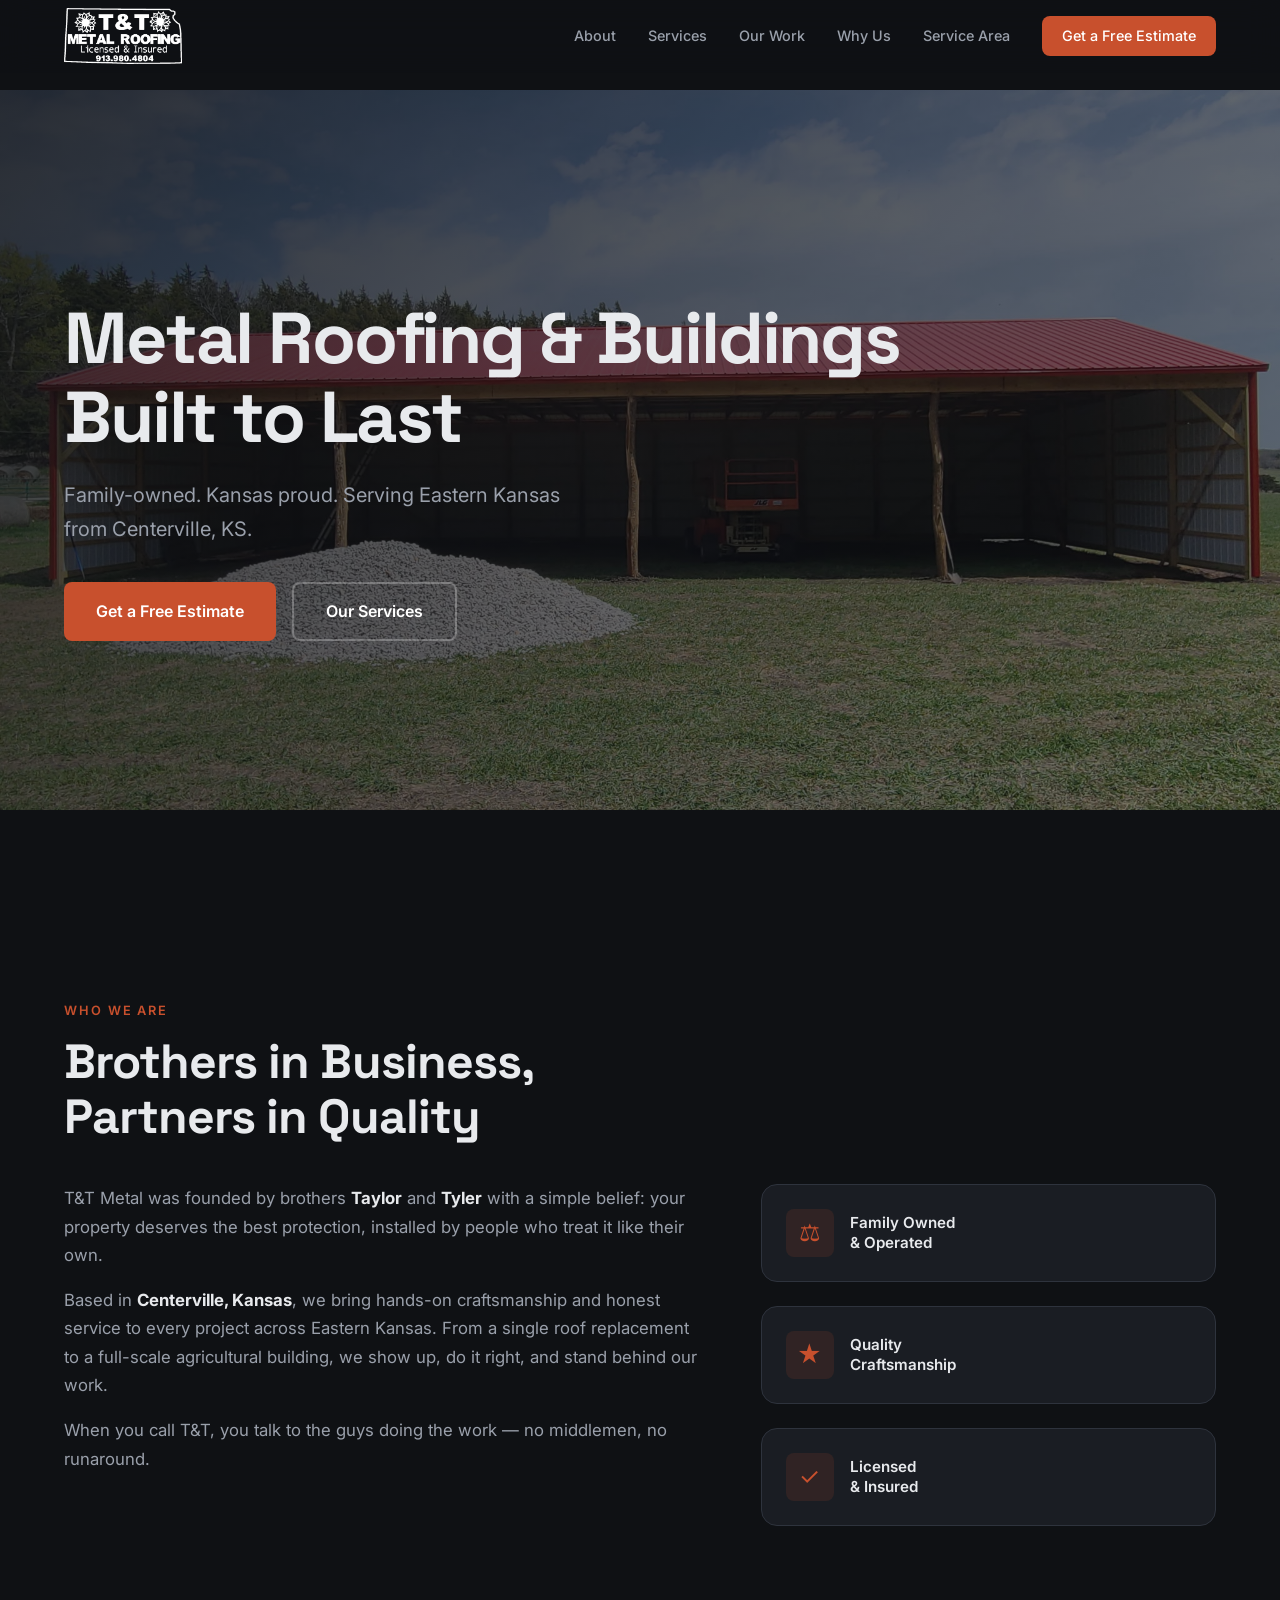
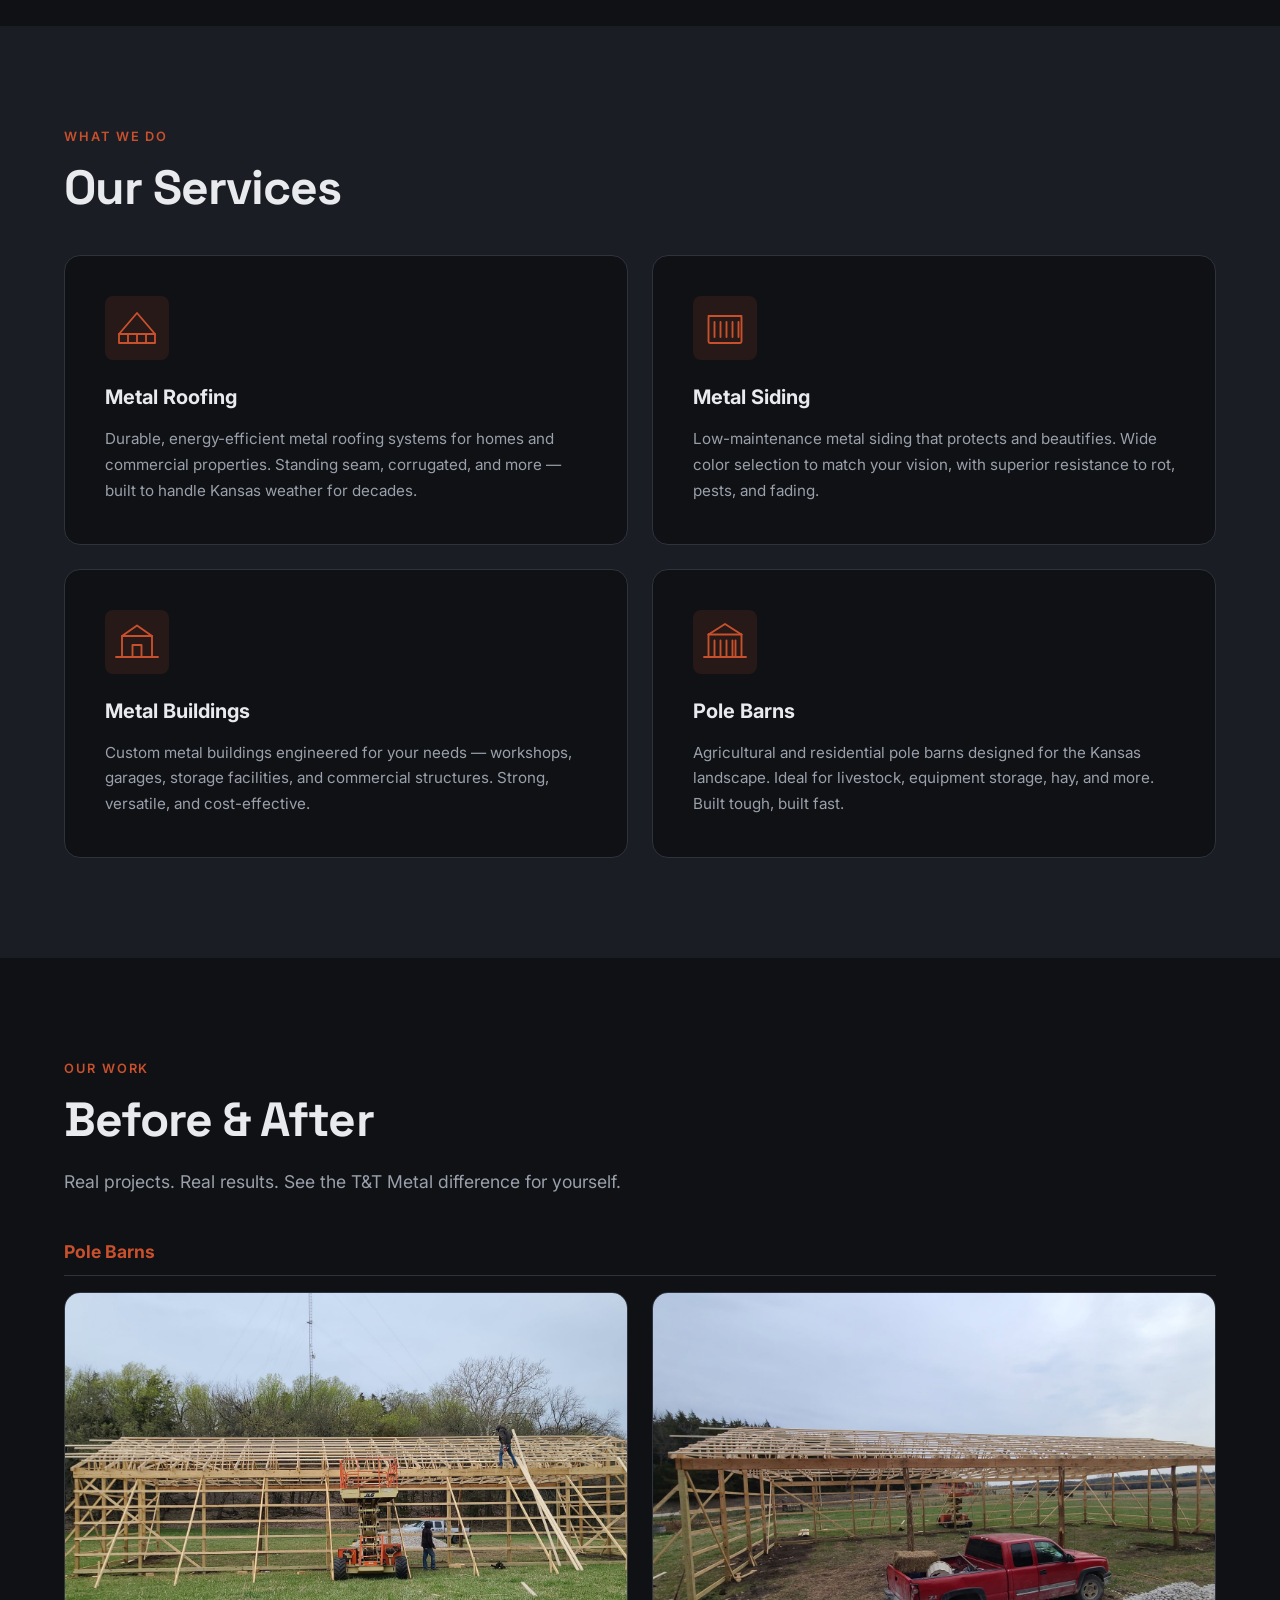
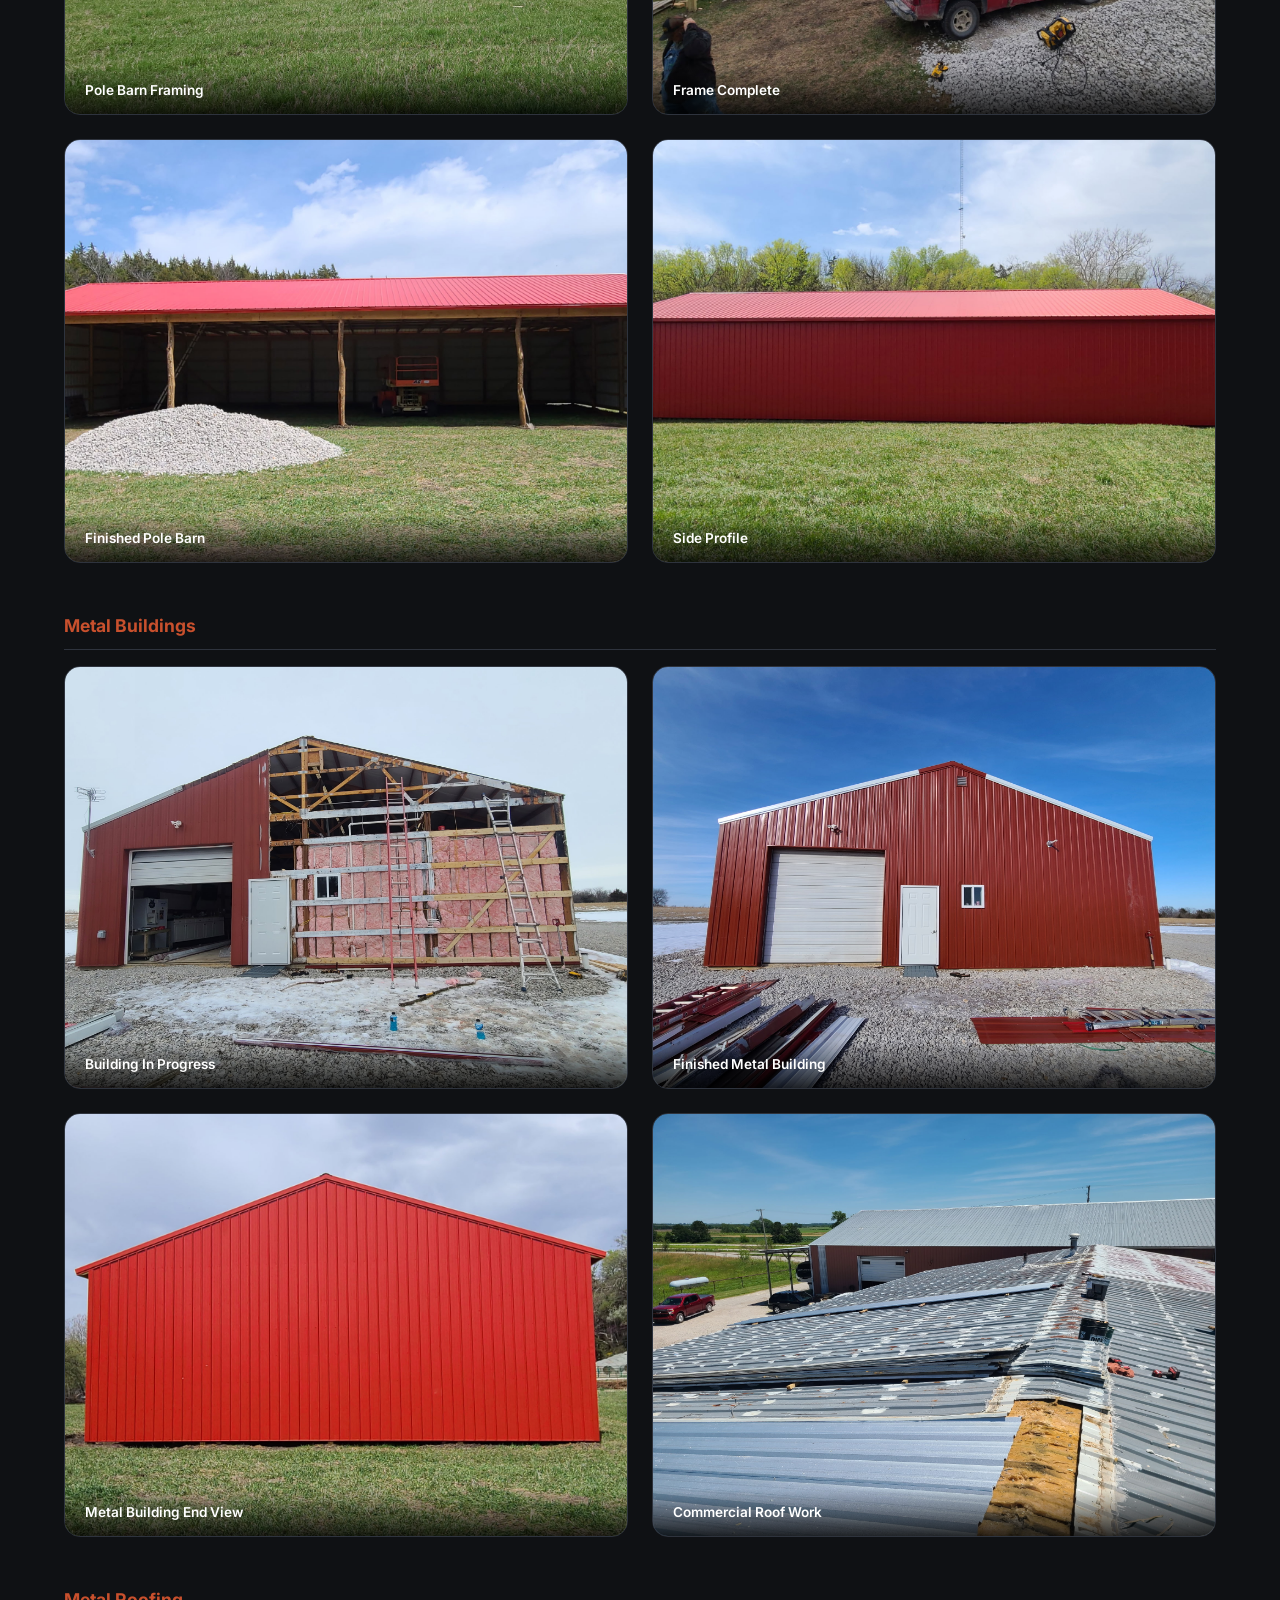
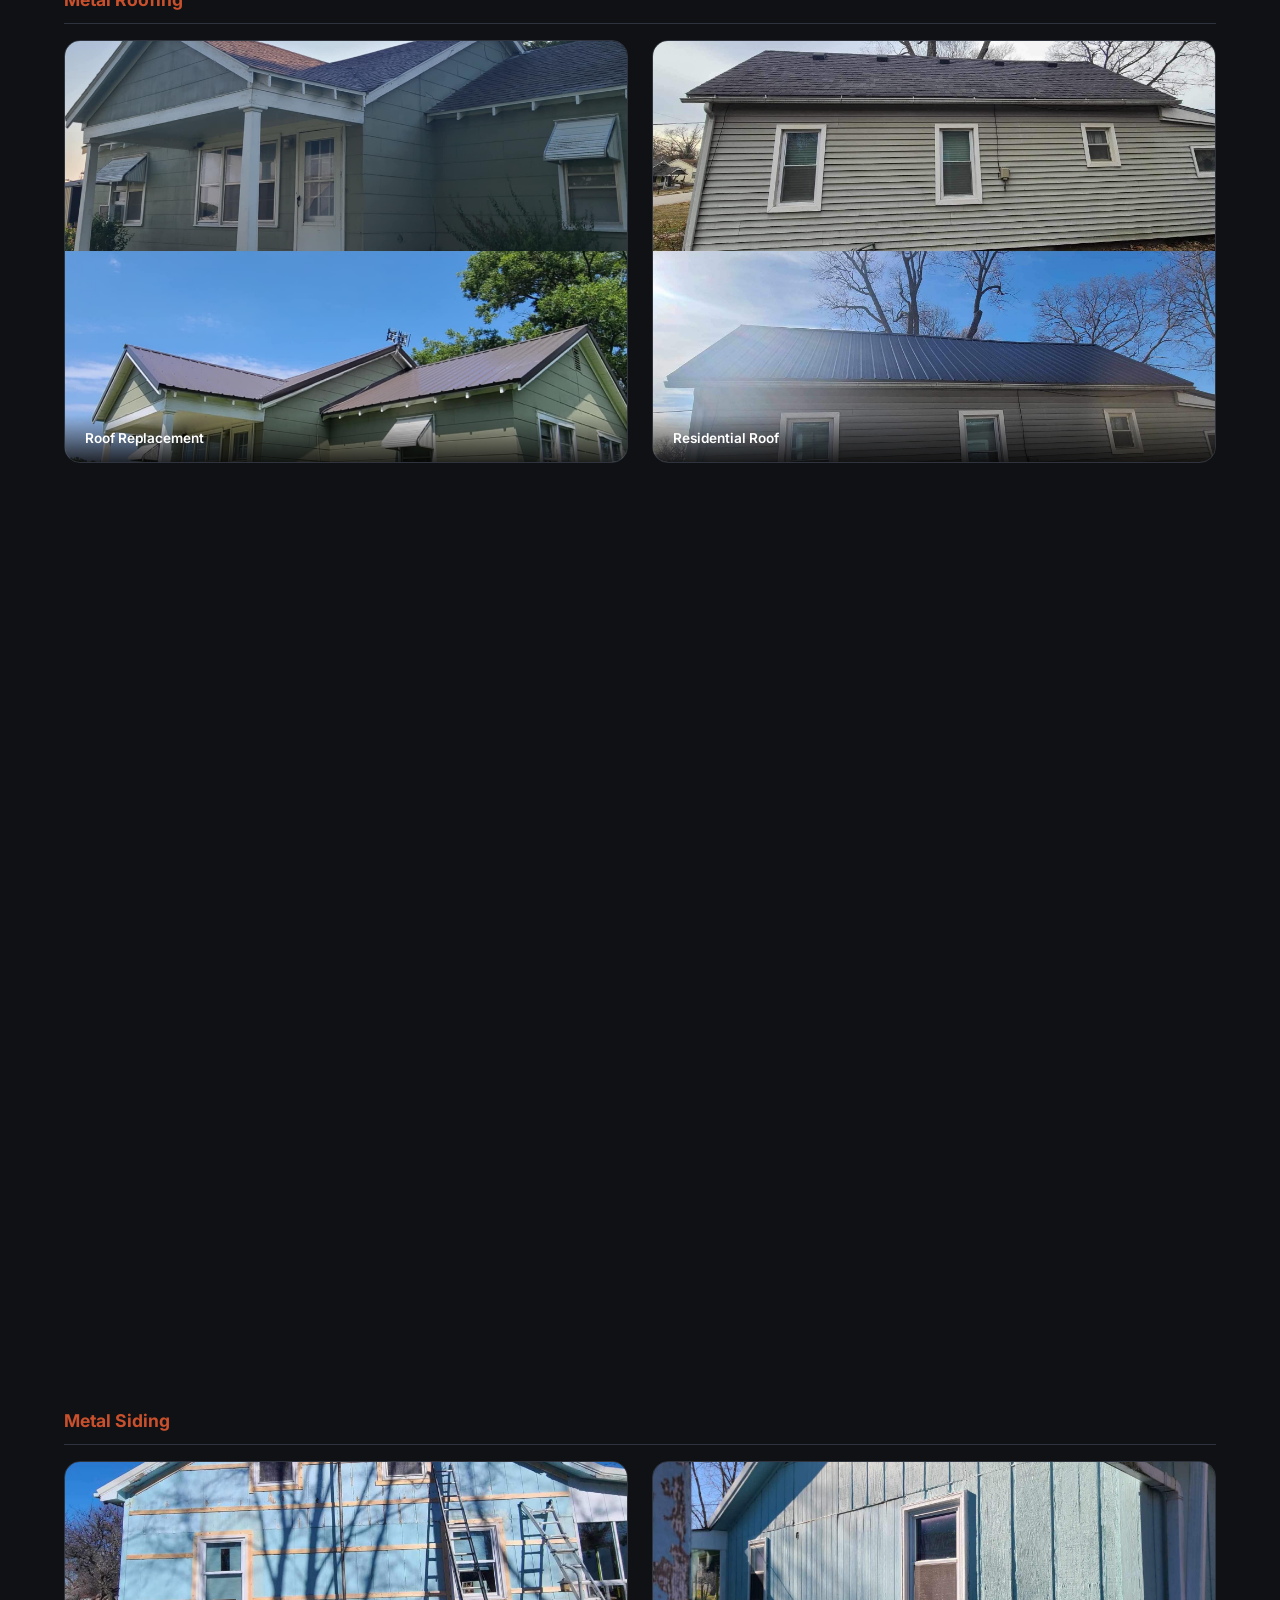
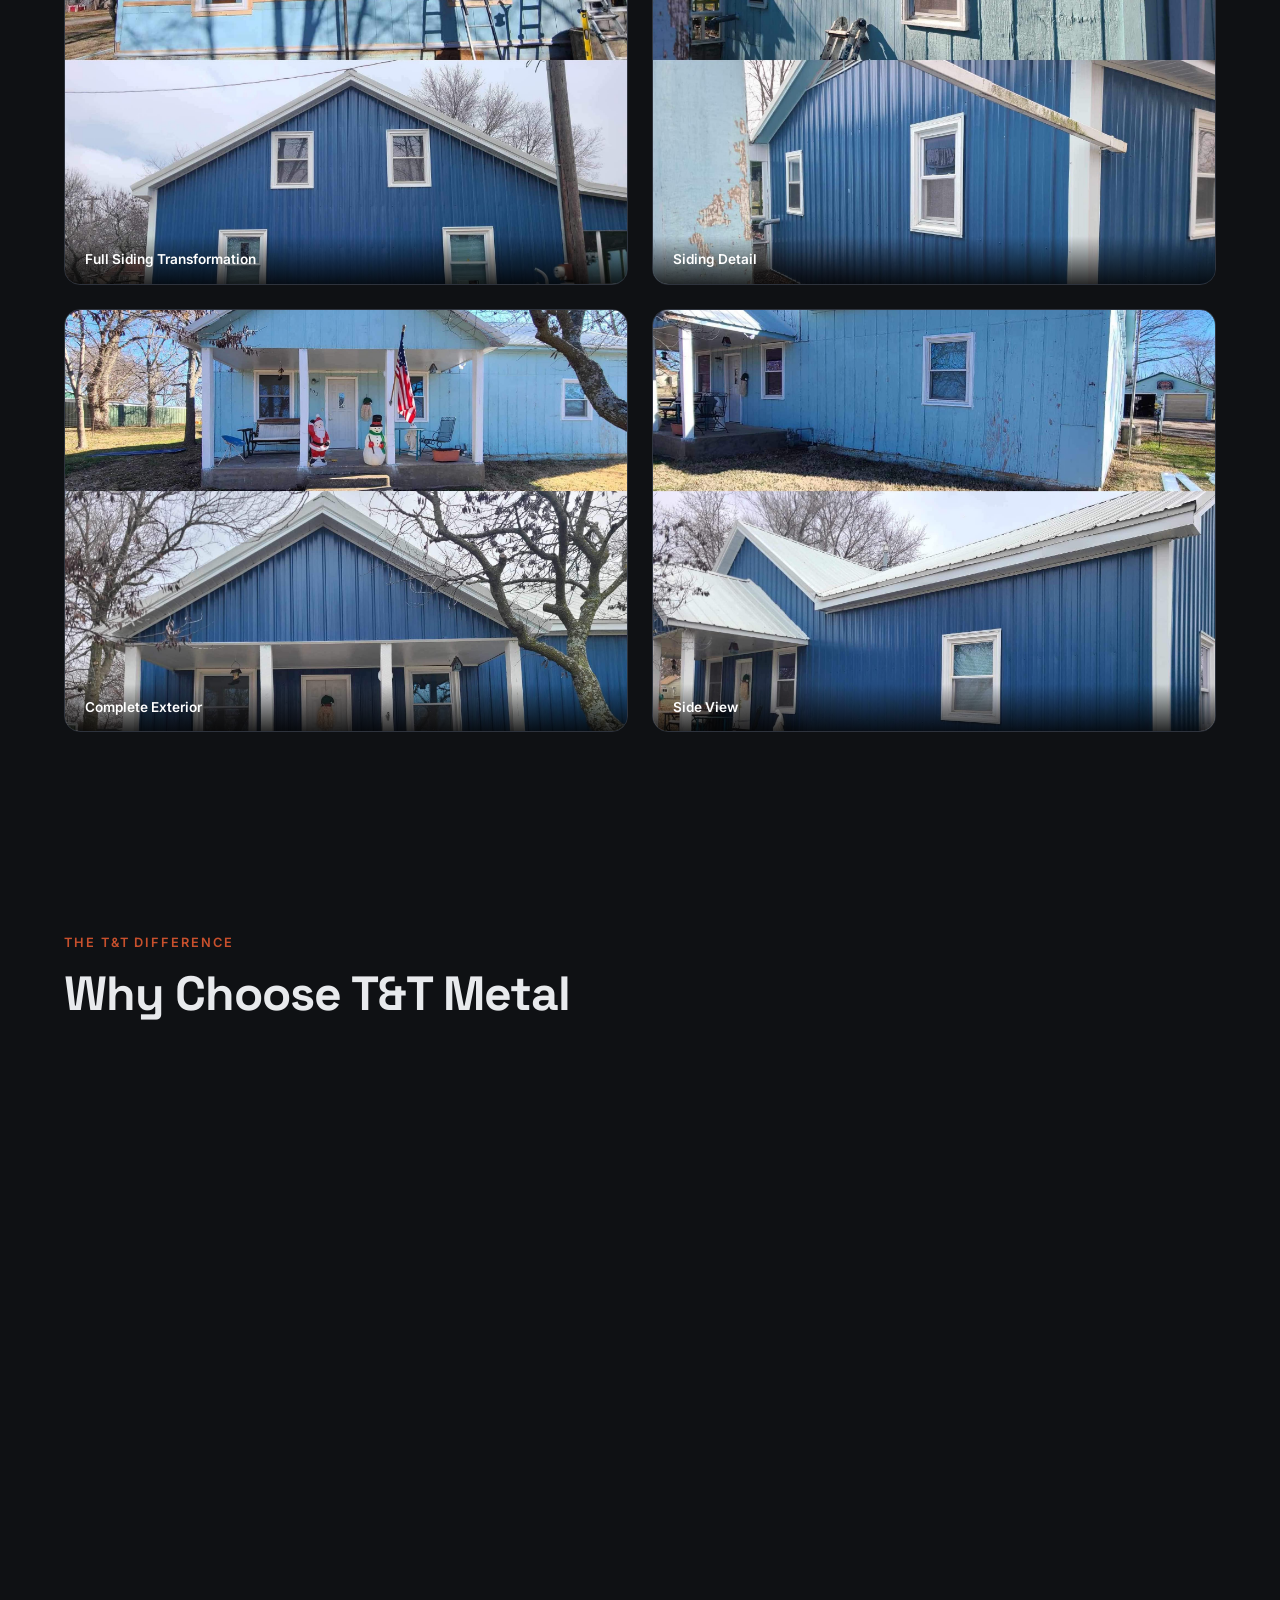
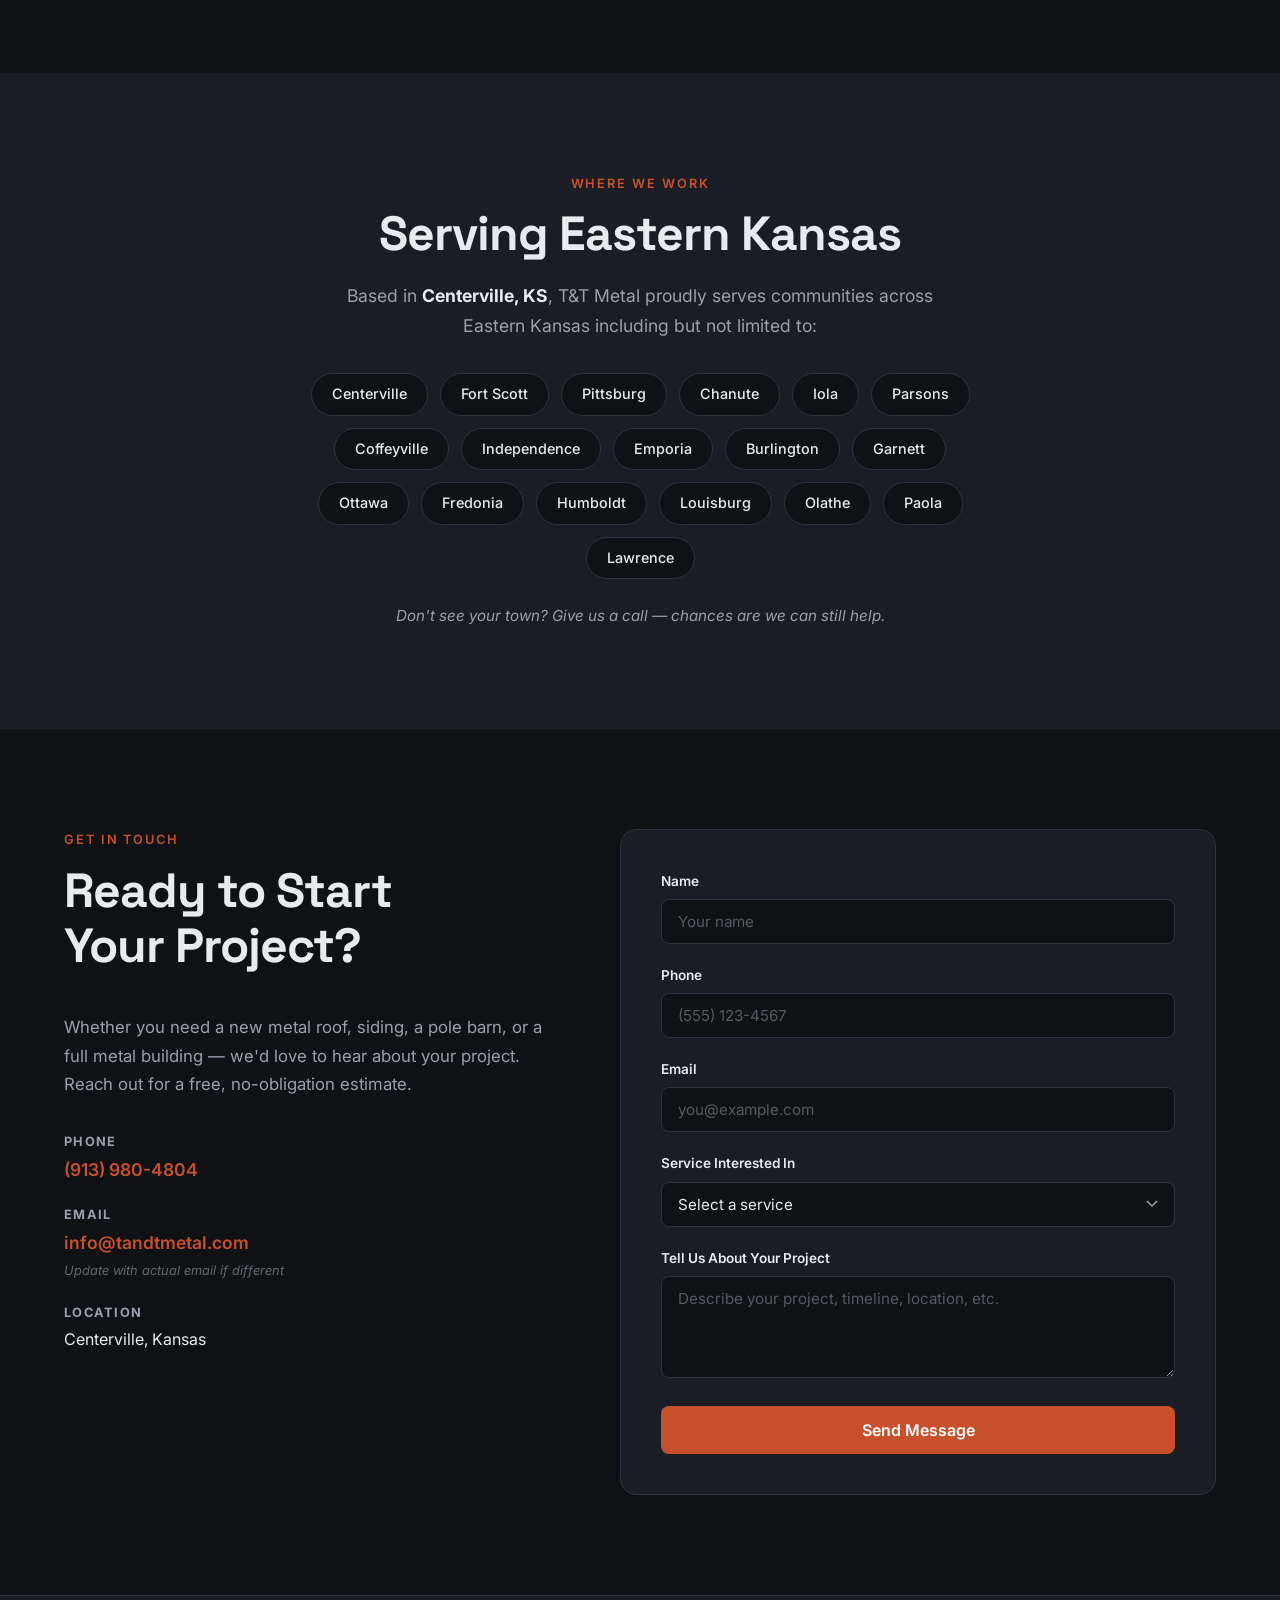
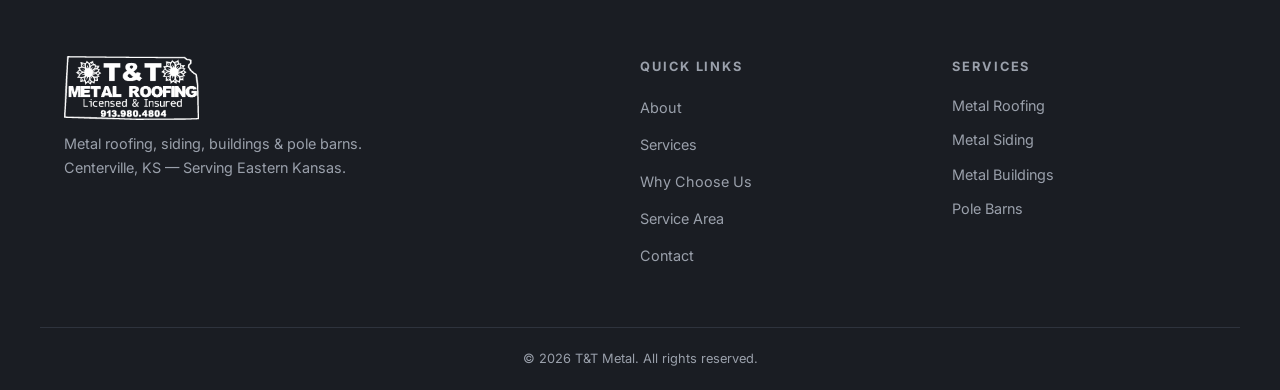
==== public/index.html @ 86aa4839 "Add new project images, update hero, categorize gallery - New hero slideshow: pole barn (1582), meta" ====
<!DOCTYPE html>
<html lang="en">
<head>
  <meta charset="UTF-8">
  <meta name="viewport" content="width=device-width, initial-scale=1.0">
  <title>T&T Metal | Metal Roofing, Siding & Buildings in Southeast Kansas</title>
  <meta name="description" content="T&T Metal provides expert metal roofing, siding installation, metal buildings, and pole barns across Eastern Kansas. Family-owned and operated out of Centerville, KS. Get a free estimate today.">
  <meta name="keywords" content="metal roofing Kansas, metal siding installation, pole barns Southeast Kansas, metal buildings Centerville KS, T&T Metal, roofing contractor Eastern Kansas">
  <meta name="robots" content="index, follow">
  <link rel="canonical" href="https://www.tandtmetal.com/">

  <!-- Open Graph -->
  <meta property="og:title" content="T&T Metal | Metal Roofing & Buildings in Southeast Kansas">
  <meta property="og:description" content="Expert metal roofing, siding, buildings, and pole barns. Family-owned in Centerville, KS. Serving all of Eastern Kansas.">
  <meta property="og:type" content="website">
  <meta property="og:url" content="https://www.tandtmetal.com/">
  <meta property="og:locale" content="en_US">

  <!-- Fonts -->
  <link rel="preconnect" href="https://fonts.googleapis.com">
  <link rel="preconnect" href="https://fonts.gstatic.com" crossorigin>
  <link href="https://fonts.googleapis.com/css2?family=Inter:wght@400;500;600;700;800&family=Space+Grotesk:wght@700&display=swap" rel="stylesheet">

  <link rel="stylesheet" href="styles.css">

  <!-- Structured Data: LocalBusiness -->
  <script type="application/ld+json">
  {
    "@context": "https://schema.org",
    "@type": "RoofingContractor",
    "name": "T&T Metal",
    "description": "Expert metal roofing, siding installation, metal buildings, and pole barns serving Eastern Kansas.",
    "url": "https://www.tandtmetal.com",
    "telephone": "+19139804804",
    "address": {
      "@type": "PostalAddress",
      "addressLocality": "Centerville",
      "addressRegion": "KS",
      "addressCountry": "US"
    },
    "areaServed": {
      "@type": "GeoCircle",
      "geoMidpoint": {
        "@type": "GeoCoordinates",
        "latitude": 37.73,
        "longitude": -95.46
      },
      "geoRadius": "100 mi"
    },
    "founder": [
      { "@type": "Person", "name": "Taylor" },
      { "@type": "Person", "name": "Tyler" }
    ],
    "sameAs": []
  }
  </script>
</head>
<body>

  <!-- Navigation -->
  <header class="site-header" id="header">
    <nav class="nav container">
      <a href="#hero" class="logo" aria-label="T&T Metal home">
        <img src="images/logo.png" alt="T&T Metal Roofing" class="logo-img">
      </a>
      <ul class="nav-links" id="navLinks">
        <li><a href="#about">About</a></li>
        <li><a href="#services">Services</a></li>
        <li><a href="#gallery">Our Work</a></li>
        <li><a href="#why-us">Why Us</a></li>
        <li><a href="#area">Service Area</a></li>
        <li><a href="#contact" class="btn btn-nav">Get a Free Estimate</a></li>
      </ul>
      <button class="nav-toggle" id="navToggle" aria-label="Toggle navigation" aria-expanded="false">
        <span></span><span></span><span></span>
      </button>
    </nav>
  </header>

  <!-- Hero -->
  <section class="hero" id="hero">
    <div class="hero-slideshow" id="heroSlideshow">
      <div class="hero-slide active" style="background-image: url('images/1582.jpg')"></div>
      <div class="hero-slide" style="background-image: url('images/1580.jpg')"></div>
      <div class="hero-slide" style="background-image: url('images/1584.jpg')"></div>
      <div class="hero-slide" style="background-image: url('images/hero9.jpg')"></div>
      <div class="hero-slide" style="background-image: url('images/hero5.jpg')"></div>
    </div>
    <div class="hero-overlay"></div>
    <div class="hero-content container">
      <h1>Metal Roofing & Buildings<br>Built to Last</h1>
      <p class="hero-sub">Family-owned. Kansas proud. Serving Eastern Kansas from Centerville, KS.</p>
      <div class="hero-actions">
        <a href="#contact" class="btn btn-primary btn-lg">Get a Free Estimate</a>
        <a href="#services" class="btn btn-outline btn-lg">Our Services</a>
      </div>
    </div>
  </section>

  <!-- About -->
  <section class="section about" id="about">
    <div class="container">
      <div class="section-label">Who We Are</div>
      <h2>Brothers in Business,<br>Partners in Quality</h2>
      <div class="about-grid">
        <div class="about-text">
          <p>T&T Metal was founded by brothers <strong>Taylor</strong> and <strong>Tyler</strong> with a simple belief: your property deserves the best protection, installed by people who treat it like their own.</p>
          <p>Based in <strong>Centerville, Kansas</strong>, we bring hands-on craftsmanship and honest service to every project across Eastern Kansas. From a single roof replacement to a full-scale agricultural building, we show up, do it right, and stand behind our work.</p>
          <p>When you call T&T, you talk to the guys doing the work &mdash; no middlemen, no runaround.</p>
        </div>
        <div class="about-stats">
          <div class="stat">
            <span class="stat-icon">&#9878;</span>
            <span class="stat-label">Family Owned<br>& Operated</span>
          </div>
          <div class="stat">
            <span class="stat-icon">&#9733;</span>
            <span class="stat-label">Quality<br>Craftsmanship</span>
          </div>
          <div class="stat">
            <span class="stat-icon">&#10003;</span>
            <span class="stat-label">Licensed<br>& Insured</span>
          </div>
        </div>
      </div>
    </div>
  </section>

  <!-- Services -->
  <section class="section services" id="services">
    <div class="container">
      <div class="section-label">What We Do</div>
      <h2>Our Services</h2>
      <div class="services-grid">

        <div class="service-card">
          <div class="service-icon">
            <svg viewBox="0 0 64 64" fill="none" stroke="currentColor" stroke-width="2.5" stroke-linecap="round" stroke-linejoin="round" width="48" height="48"><path d="M8 40L32 12l24 28"/><path d="M8 40h48v12H8z"/><path d="M20 40v12M32 40v12M44 40v12"/></svg>
          </div>
          <h3>Metal Roofing</h3>
          <p>Durable, energy-efficient metal roofing systems for homes and commercial properties. Standing seam, corrugated, and more &mdash; built to handle Kansas weather for decades.</p>
        </div>

        <div class="service-card">
          <div class="service-icon">
            <svg viewBox="0 0 64 64" fill="none" stroke="currentColor" stroke-width="2.5" stroke-linecap="round" stroke-linejoin="round" width="48" height="48"><rect x="10" y="16" width="44" height="36" rx="2"/><path d="M10 16h44M18 24v20M26 24v20M34 24v20M42 24v20M50 24v20"/></svg>
          </div>
          <h3>Metal Siding</h3>
          <p>Low-maintenance metal siding that protects and beautifies. Wide color selection to match your vision, with superior resistance to rot, pests, and fading.</p>
        </div>

        <div class="service-card">
          <div class="service-icon">
            <svg viewBox="0 0 64 64" fill="none" stroke="currentColor" stroke-width="2.5" stroke-linecap="round" stroke-linejoin="round" width="48" height="48"><path d="M4 52h56"/><rect x="12" y="24" width="40" height="28"/><path d="M12 24L32 10l20 14"/><rect x="26" y="36" width="12" height="16"/></svg>
          </div>
          <h3>Metal Buildings</h3>
          <p>Custom metal buildings engineered for your needs &mdash; workshops, garages, storage facilities, and commercial structures. Strong, versatile, and cost-effective.</p>
        </div>

        <div class="service-card">
          <div class="service-icon">
            <svg viewBox="0 0 64 64" fill="none" stroke="currentColor" stroke-width="2.5" stroke-linecap="round" stroke-linejoin="round" width="48" height="48"><path d="M4 52h56"/><path d="M10 52V22"/><path d="M54 52V22"/><path d="M10 22L32 8l22 14"/><path d="M10 22h44"/><path d="M18 52V30M26 52V30M34 52V30M42 52V30M46 52V30"/></svg>
          </div>
          <h3>Pole Barns</h3>
          <p>Agricultural and residential pole barns designed for the Kansas landscape. Ideal for livestock, equipment storage, hay, and more. Built tough, built fast.</p>
        </div>

      </div>
    </div>
  </section>

  <!-- Gallery -->
  <section class="section gallery" id="gallery">
    <div class="container">
      <div class="section-label">Our Work</div>
      <h2>Before & After</h2>
      <p class="gallery-desc">Real projects. Real results. See the T&T Metal difference for yourself.</p>

      <!-- Pole Barns -->
      <h3 class="gallery-category">Pole Barns</h3>
      <div class="gallery-grid">
        <div class="gallery-item">
          <img src="images/1584.jpg" alt="Pole barn framing in progress with crew on lifts in Eastern Kansas" loading="lazy">
          <span class="gallery-caption">Pole Barn Framing</span>
        </div>
        <div class="gallery-item">
          <img src="images/1583.jpg" alt="Pole barn frame complete with roof purlins ready for metal" loading="lazy">
          <span class="gallery-caption">Frame Complete</span>
        </div>
        <div class="gallery-item">
          <img src="images/1582.jpg" alt="Finished open-front pole barn with red metal roof and siding in Kansas" loading="lazy">
          <span class="gallery-caption">Finished Pole Barn</span>
        </div>
        <div class="gallery-item">
          <img src="images/1580.jpg" alt="Large red metal pole barn side profile showing full length" loading="lazy">
          <span class="gallery-caption">Side Profile</span>
        </div>
      </div>

      <!-- Metal Buildings -->
      <h3 class="gallery-category">Metal Buildings</h3>
      <div class="gallery-grid">
        <div class="gallery-item">
          <img src="images/1570.jpg" alt="Metal building under construction with siding and insulation being installed" loading="lazy">
          <span class="gallery-caption">Building In Progress</span>
        </div>
        <div class="gallery-item">
          <img src="images/1571.jpg" alt="Completed red metal building with garage door in Kansas" loading="lazy">
          <span class="gallery-caption">Finished Metal Building</span>
        </div>
        <div class="gallery-item">
          <img src="images/1581.jpg" alt="Red metal building end view with clean siding finish" loading="lazy">
          <span class="gallery-caption">Metal Building End View</span>
        </div>
        <div class="gallery-item">
          <img src="images/1569.jpg" alt="Active metal roof installation on large commercial building" loading="lazy">
          <span class="gallery-caption">Commercial Roof Work</span>
        </div>
      </div>

      <!-- Metal Roofing -->
      <h3 class="gallery-category">Metal Roofing</h3>
      <div class="gallery-grid">
        <div class="gallery-item">
          <img src="images/hero3.jpg" alt="Before and after metal roof installation on a green house in Eastern Kansas" loading="lazy">
          <span class="gallery-caption">Roof Replacement</span>
        </div>
        <div class="gallery-item">
          <img src="images/hero5.jpg" alt="Before and after metal roof replacement on a gray sided home" loading="lazy">
          <span class="gallery-caption">Residential Roof</span>
        </div>
        <div class="gallery-item">
          <img src="images/1574.jpg" alt="Old worn roof on cinder block building before metal roof installation" loading="lazy">
          <span class="gallery-caption">Before — Old Roof</span>
        </div>
        <div class="gallery-item">
          <img src="images/1575.jpg" alt="New metal roof installed on cinder block building" loading="lazy">
          <span class="gallery-caption">After — New Metal Roof</span>
        </div>
        <div class="gallery-item">
          <img src="images/1576.jpg" alt="Small red barn with old shingle roof before metal roof replacement" loading="lazy">
          <span class="gallery-caption">Before — Shingle Roof</span>
        </div>
        <div class="gallery-item">
          <img src="images/1577.jpg" alt="Same red barn with new blue metal roof installed" loading="lazy">
          <span class="gallery-caption">After — Blue Metal Roof</span>
        </div>
      </div>

      <!-- Metal Siding -->
      <h3 class="gallery-category">Metal Siding</h3>
      <div class="gallery-grid">
        <div class="gallery-item">
          <img src="images/hero9.jpg" alt="Before and after full metal siding installation showing dramatic blue transformation" loading="lazy">
          <span class="gallery-caption">Full Siding Transformation</span>
        </div>
        <div class="gallery-item">
          <img src="images/hero10.jpg" alt="Close up before and after of metal siding replacing old peeling paint" loading="lazy">
          <span class="gallery-caption">Siding Detail</span>
        </div>
        <div class="gallery-item">
          <img src="images/hero12.jpg" alt="Before and after front porch view of complete metal siding project" loading="lazy">
          <span class="gallery-caption">Complete Exterior</span>
        </div>
        <div class="gallery-item">
          <img src="images/hero11.jpg" alt="Before and after side view of blue metal siding installation" loading="lazy">
          <span class="gallery-caption">Side View</span>
        </div>
      </div>
    </div>
  </section>

  <!-- Why Choose Us -->
  <section class="section why-us" id="why-us">
    <div class="container">
      <div class="section-label">The T&T Difference</div>
      <h2>Why Choose T&T Metal</h2>
      <div class="reasons-grid">
        <div class="reason">
          <div class="reason-num">01</div>
          <h3>Direct Communication</h3>
          <p>Talk directly to Taylor and Tyler &mdash; the owners and the crew. No sales reps, no subcontractors.</p>
        </div>
        <div class="reason">
          <div class="reason-num">02</div>
          <h3>Honest, Upfront Pricing</h3>
          <p>Transparent quotes with no hidden fees or surprise charges. You know exactly what you're paying for.</p>
        </div>
        <div class="reason">
          <div class="reason-num">03</div>
          <h3>Quality Materials</h3>
          <p>We use only premium-grade metal products with manufacturer warranties, ensuring your investment is protected.</p>
        </div>
        <div class="reason">
          <div class="reason-num">04</div>
          <h3>Local Knowledge</h3>
          <p>Born and raised in Kansas. We understand the climate, the soil, and what it takes to build structures that last here.</p>
        </div>
        <div class="reason">
          <div class="reason-num">05</div>
          <h3>Clean Job Sites</h3>
          <p>We respect your property. Every job site is left cleaner than we found it &mdash; that's our promise.</p>
        </div>
        <div class="reason">
          <div class="reason-num">06</div>
          <h3>Satisfaction Guaranteed</h3>
          <p>We're not done until you're happy. Our reputation is our livelihood, and we take it seriously.</p>
        </div>
      </div>
    </div>
  </section>

  <!-- Service Area -->
  <section class="section area" id="area">
    <div class="container">
      <div class="section-label">Where We Work</div>
      <h2>Serving Eastern Kansas</h2>
      <p class="area-desc">Based in <strong>Centerville, KS</strong>, T&T Metal proudly serves communities across Eastern Kansas including but not limited to:</p>
      <div class="area-tags">
        <span>Centerville</span>
        <span>Fort Scott</span>
        <span>Pittsburg</span>
        <span>Chanute</span>
        <span>Iola</span>
        <span>Parsons</span>
        <span>Coffeyville</span>
        <span>Independence</span>
        <span>Emporia</span>
        <span>Burlington</span>
        <span>Garnett</span>
        <span>Ottawa</span>
        <span>Fredonia</span>
        <span>Humboldt</span>
        <span>Louisburg</span>
        <span>Olathe</span>
        <span>Paola</span>
        <span>Lawrence</span>
      </div>
      <p class="area-note">Don't see your town? Give us a call &mdash; chances are we can still help.</p>
    </div>
  </section>

  <!-- Contact / CTA -->
  <section class="section contact" id="contact">
    <div class="container">
      <div class="contact-grid">
        <div class="contact-info">
          <div class="section-label">Get In Touch</div>
          <h2>Ready to Start<br>Your Project?</h2>
          <p>Whether you need a new metal roof, siding, a pole barn, or a full metal building &mdash; we'd love to hear about your project. Reach out for a free, no-obligation estimate.</p>
          <div class="contact-methods">
            <div class="contact-method">
              <strong>Phone</strong>
              <a href="tel:+19139804804">(913) 980-4804</a>
            </div>
            <div class="contact-method">
              <strong>Email</strong>
              <a href="mailto:info@tandtmetal.com">info@tandtmetal.com</a>
              <span class="contact-note">Update with actual email if different</span>
            </div>
            <div class="contact-method">
              <strong>Location</strong>
              <span>Centerville, Kansas</span>
            </div>
          </div>
        </div>
        <div class="contact-form-wrap">
          <form class="contact-form" id="contactForm" action="https://formspree.io/f/YOUR_FORM_ID" method="POST">
            <div class="form-group">
              <label for="name">Name</label>
              <input type="text" id="name" name="name" required placeholder="Your name">
            </div>
            <div class="form-group">
              <label for="phone">Phone</label>
              <input type="tel" id="phone" name="phone" required placeholder="(555) 123-4567">
            </div>
            <div class="form-group">
              <label for="email">Email</label>
              <input type="email" id="email" name="email" placeholder="you@example.com">
            </div>
            <div class="form-group">
              <label for="service">Service Interested In</label>
              <select id="service" name="service">
                <option value="">Select a service</option>
                <option value="metal-roofing">Metal Roofing</option>
                <option value="metal-siding">Metal Siding</option>
                <option value="metal-building">Metal Building</option>
                <option value="pole-barn">Pole Barn</option>
                <option value="other">Other</option>
              </select>
            </div>
            <div class="form-group">
              <label for="message">Tell Us About Your Project</label>
              <textarea id="message" name="message" rows="4" placeholder="Describe your project, timeline, location, etc."></textarea>
            </div>
            <button type="submit" class="btn btn-primary btn-lg btn-full">Send Message</button>
          </form>
        </div>
      </div>
    </div>
  </section>

  <!-- Footer -->
  <footer class="site-footer">
    <div class="container footer-inner">
      <div class="footer-brand">
        <a href="#hero" class="logo" aria-label="T&T Metal home">
          <img src="images/logo.png" alt="T&T Metal Roofing" class="logo-img logo-img-footer">
        </a>
        <p>Metal roofing, siding, buildings & pole barns.<br>Centerville, KS &mdash; Serving Eastern Kansas.</p>
      </div>
      <div class="footer-links">
        <h4>Quick Links</h4>
        <ul>
          <li><a href="#about">About</a></li>
          <li><a href="#services">Services</a></li>
          <li><a href="#why-us">Why Choose Us</a></li>
          <li><a href="#area">Service Area</a></li>
          <li><a href="#contact">Contact</a></li>
        </ul>
      </div>
      <div class="footer-services">
        <h4>Services</h4>
        <ul>
          <li>Metal Roofing</li>
          <li>Metal Siding</li>
          <li>Metal Buildings</li>
          <li>Pole Barns</li>
        </ul>
      </div>
    </div>
    <div class="footer-bottom container">
      <p>&copy; 2026 T&T Metal. All rights reserved.</p>
    </div>
  </footer>

  <script src="main.js"></script>
</body>
</html>
---- public/styles.css ----
/* ============================================
   T&T Metal — Marketing Site Styles
   ============================================ */

:root {
  --color-bg: #0f1114;
  --color-surface: #1a1d23;
  --color-surface-alt: #22262e;
  --color-border: #2e333d;
  --color-text: #e8eaed;
  --color-text-muted: #9aa0ab;
  --color-accent: #c8502d;
  --color-accent-hover: #e05a32;
  --color-accent-soft: rgba(200, 80, 45, 0.12);
  --color-white: #ffffff;
  --font-body: 'Inter', -apple-system, BlinkMacSystemFont, 'Segoe UI', sans-serif;
  --font-display: 'Space Grotesk', 'Inter', sans-serif;
  --radius: 8px;
  --radius-lg: 16px;
  --shadow: 0 4px 24px rgba(0,0,0,0.3);
  --transition: 0.3s cubic-bezier(0.4, 0, 0.2, 1);
  --max-width: 1200px;
}

/* Reset */
*, *::before, *::after { box-sizing: border-box; margin: 0; padding: 0; }
html { scroll-behavior: smooth; scroll-padding-top: 80px; }
body {
  font-family: var(--font-body);
  background: var(--color-bg);
  color: var(--color-text);
  line-height: 1.7;
  -webkit-font-smoothing: antialiased;
}
a { color: inherit; text-decoration: none; }
img { max-width: 100%; display: block; }
ul { list-style: none; }

/* Container */
.container {
  width: 100%;
  max-width: var(--max-width);
  margin: 0 auto;
  padding: 0 24px;
}

/* ---- HEADER ---- */
.site-header {
  position: fixed;
  top: 0; left: 0; right: 0;
  z-index: 1000;
  background: rgba(15, 17, 20, 0.85);
  backdrop-filter: blur(16px);
  -webkit-backdrop-filter: blur(16px);
  border-bottom: 1px solid transparent;
  transition: border-color var(--transition), background var(--transition);
}
.site-header.scrolled {
  border-bottom-color: var(--color-border);
  background: rgba(15, 17, 20, 0.95);
}
.nav {
  display: flex;
  align-items: center;
  justify-content: space-between;
  height: 72px;
}
.logo {
  display: flex;
  align-items: center;
}
.logo-img {
  height: 56px;
  max-width: 180px;
  width: auto;
  object-fit: contain;
  filter: brightness(0) invert(1);
}
.logo-img-footer {
  height: 64px;
  max-width: 220px;
}
.nav-links {
  display: flex;
  align-items: center;
  gap: 32px;
}
.nav-links a {
  font-size: 0.9rem;
  font-weight: 500;
  color: var(--color-text-muted);
  transition: color var(--transition);
}
.nav-links a:hover { color: var(--color-white); }
.nav-toggle { display: none; }

/* ---- BUTTONS ---- */
.btn {
  display: inline-flex;
  align-items: center;
  justify-content: center;
  font-family: var(--font-body);
  font-weight: 600;
  font-size: 0.9rem;
  border: none;
  border-radius: var(--radius);
  cursor: pointer;
  transition: all var(--transition);
  padding: 10px 24px;
  white-space: nowrap;
}
.btn-primary {
  background: var(--color-accent);
  color: var(--color-white);
}
.btn-primary:hover { background: var(--color-accent-hover); transform: translateY(-1px); }
.btn-outline {
  background: transparent;
  color: var(--color-white);
  border: 2px solid rgba(255,255,255,0.25);
}
.btn-outline:hover { border-color: var(--color-white); }
.btn-nav {
  background: var(--color-accent);
  color: var(--color-white) !important;
  padding: 8px 20px;
  border-radius: var(--radius);
}
.btn-nav:hover { background: var(--color-accent-hover); }
.btn-lg { padding: 14px 32px; font-size: 1rem; }
.btn-full { width: 100%; }

/* ---- HERO ---- */
.hero {
  position: relative;
  min-height: 100vh;
  display: flex;
  align-items: center;
  background: var(--color-bg);
  overflow: hidden;
}
.hero-slideshow {
  position: absolute;
  inset: 0;
  z-index: 0;
}
.hero-slide {
  position: absolute;
  inset: 0;
  background-size: contain;
  background-position: right center;
  background-repeat: no-repeat;
  opacity: 0;
  transition: opacity 1.2s ease;
}
.hero-slide.active {
  opacity: 1;
}
.hero-overlay {
  position: absolute;
  inset: 0;
  z-index: 1;
  background: linear-gradient(
    135deg,
    rgba(15, 17, 20, 0.88) 0%,
    rgba(15, 17, 20, 0.7) 40%,
    rgba(15, 17, 20, 0.5) 100%
  );
}
.hero-content {
  position: relative;
  z-index: 2;
  padding: 120px 24px 80px;
}
.hero h1 {
  font-family: var(--font-display);
  font-size: clamp(2.5rem, 6vw, 4.5rem);
  font-weight: 700;
  line-height: 1.1;
  letter-spacing: -0.03em;
  margin-bottom: 20px;
}
.hero-sub {
  font-size: clamp(1rem, 2vw, 1.25rem);
  color: var(--color-text-muted);
  max-width: 520px;
  margin-bottom: 36px;
}
.hero-actions { display: flex; gap: 16px; flex-wrap: wrap; }

/* ---- SECTIONS ---- */
.section { padding: 100px 0; }
.section-label {
  font-size: 0.8rem;
  font-weight: 600;
  letter-spacing: 0.15em;
  text-transform: uppercase;
  color: var(--color-accent);
  margin-bottom: 12px;
}
.section h2 {
  font-family: var(--font-display);
  font-size: clamp(2rem, 4vw, 3rem);
  font-weight: 700;
  line-height: 1.15;
  letter-spacing: -0.02em;
  margin-bottom: 40px;
}

/* ---- ABOUT ---- */
.about { background: var(--color-bg); }
.about-grid {
  display: grid;
  grid-template-columns: 1.4fr 1fr;
  gap: 60px;
  align-items: start;
}
.about-text p {
  color: var(--color-text-muted);
  margin-bottom: 16px;
  font-size: 1.05rem;
}
.about-text strong { color: var(--color-text); }
.about-stats {
  display: flex;
  flex-direction: column;
  gap: 24px;
}
.stat {
  display: flex;
  align-items: center;
  gap: 16px;
  background: var(--color-surface);
  border: 1px solid var(--color-border);
  border-radius: var(--radius-lg);
  padding: 24px;
}
.stat-icon {
  font-size: 1.5rem;
  width: 48px;
  height: 48px;
  display: flex;
  align-items: center;
  justify-content: center;
  background: var(--color-accent-soft);
  color: var(--color-accent);
  border-radius: var(--radius);
  flex-shrink: 0;
}
.stat-label {
  font-size: 0.95rem;
  font-weight: 600;
  line-height: 1.3;
}

/* ---- SERVICES ---- */
.services { background: var(--color-surface); }
.services-grid {
  display: grid;
  grid-template-columns: repeat(2, 1fr);
  gap: 24px;
}
.service-card {
  background: var(--color-bg);
  border: 1px solid var(--color-border);
  border-radius: var(--radius-lg);
  padding: 40px;
  transition: border-color var(--transition), transform var(--transition);
}
.service-card:hover {
  border-color: var(--color-accent);
  transform: translateY(-4px);
}
.service-icon {
  width: 64px;
  height: 64px;
  display: flex;
  align-items: center;
  justify-content: center;
  background: var(--color-accent-soft);
  border-radius: var(--radius);
  margin-bottom: 20px;
  color: var(--color-accent);
}
.service-card h3 {
  font-size: 1.25rem;
  font-weight: 700;
  margin-bottom: 12px;
}
.service-card p {
  color: var(--color-text-muted);
  font-size: 0.95rem;
  line-height: 1.7;
}

/* ---- GALLERY ---- */
.gallery {
  background: var(--color-bg);
}
.gallery-desc {
  font-size: 1.1rem;
  color: var(--color-text-muted);
  max-width: 600px;
  margin-top: -20px;
  margin-bottom: 40px;
}
.gallery-category {
  font-size: 1.1rem;
  font-weight: 700;
  color: var(--color-accent);
  margin-bottom: 16px;
  padding-bottom: 8px;
  border-bottom: 1px solid var(--color-border);
}
.gallery-grid + .gallery-category {
  margin-top: 48px;
}
.gallery-grid {
  display: grid;
  grid-template-columns: repeat(2, 1fr);
  gap: 24px;
}
.gallery-item {
  position: relative;
  border-radius: var(--radius-lg);
  overflow: hidden;
  border: 1px solid var(--color-border);
  transition: border-color var(--transition), transform var(--transition);
}
.gallery-item:hover {
  border-color: var(--color-accent);
  transform: translateY(-4px);
}
.gallery-item img {
  width: 100%;
  height: 100%;
  object-fit: cover;
  display: block;
  aspect-ratio: 4 / 3;
}
.gallery-caption {
  position: absolute;
  bottom: 0;
  left: 0;
  right: 0;
  padding: 12px 20px;
  background: linear-gradient(transparent, rgba(0,0,0,0.8));
  font-size: 0.85rem;
  font-weight: 600;
  color: var(--color-white);
}

/* ---- WHY US ---- */
.why-us { background: var(--color-bg); }
.reasons-grid {
  display: grid;
  grid-template-columns: repeat(3, 1fr);
  gap: 24px;
}
.reason {
  padding: 32px;
  border-radius: var(--radius-lg);
  background: var(--color-surface);
  border: 1px solid var(--color-border);
  transition: border-color var(--transition);
}
.reason:hover { border-color: var(--color-accent); }
.reason-num {
  font-family: var(--font-display);
  font-size: 2rem;
  font-weight: 700;
  color: var(--color-accent);
  opacity: 0.4;
  margin-bottom: 12px;
}
.reason h3 {
  font-size: 1.1rem;
  font-weight: 700;
  margin-bottom: 8px;
}
.reason p {
  font-size: 0.9rem;
  color: var(--color-text-muted);
  line-height: 1.7;
}

/* ---- SERVICE AREA ---- */
.area {
  background: var(--color-surface);
  text-align: center;
}
.area-desc {
  font-size: 1.1rem;
  color: var(--color-text-muted);
  max-width: 600px;
  margin: -20px auto 32px;
}
.area-desc strong { color: var(--color-text); }
.area-tags {
  display: flex;
  flex-wrap: wrap;
  gap: 12px;
  justify-content: center;
  max-width: 700px;
  margin: 0 auto 24px;
}
.area-tags span {
  background: var(--color-bg);
  border: 1px solid var(--color-border);
  border-radius: 100px;
  padding: 8px 20px;
  font-size: 0.9rem;
  font-weight: 500;
  transition: border-color var(--transition), color var(--transition);
}
.area-tags span:hover {
  border-color: var(--color-accent);
  color: var(--color-accent);
}
.area-note {
  font-size: 0.95rem;
  color: var(--color-text-muted);
  font-style: italic;
}

/* ---- CONTACT ---- */
.contact { background: var(--color-bg); }
.contact-grid {
  display: grid;
  grid-template-columns: 1fr 1.2fr;
  gap: 60px;
  align-items: start;
}
.contact-info p {
  color: var(--color-text-muted);
  font-size: 1.05rem;
  margin-bottom: 32px;
}
.contact-methods {
  display: flex;
  flex-direction: column;
  gap: 20px;
}
.contact-method {
  display: flex;
  flex-direction: column;
  gap: 2px;
}
.contact-method strong {
  font-size: 0.8rem;
  letter-spacing: 0.1em;
  text-transform: uppercase;
  color: var(--color-text-muted);
}
.contact-method a {
  font-size: 1.1rem;
  font-weight: 600;
  color: var(--color-accent);
  transition: color var(--transition);
}
.contact-method a:hover { color: var(--color-accent-hover); }
.contact-note {
  font-size: 0.8rem;
  color: var(--color-text-muted);
  opacity: 0.6;
  font-style: italic;
}
.contact-form-wrap {
  background: var(--color-surface);
  border: 1px solid var(--color-border);
  border-radius: var(--radius-lg);
  padding: 40px;
}
.form-group {
  margin-bottom: 20px;
}
.form-group label {
  display: block;
  font-size: 0.85rem;
  font-weight: 600;
  margin-bottom: 6px;
  color: var(--color-text);
}
.form-group input,
.form-group select,
.form-group textarea {
  width: 100%;
  padding: 12px 16px;
  font-family: var(--font-body);
  font-size: 0.95rem;
  background: var(--color-bg);
  border: 1px solid var(--color-border);
  border-radius: var(--radius);
  color: var(--color-text);
  transition: border-color var(--transition);
}
.form-group input::placeholder,
.form-group textarea::placeholder {
  color: var(--color-text-muted);
  opacity: 0.5;
}
.form-group input:focus,
.form-group select:focus,
.form-group textarea:focus {
  outline: none;
  border-color: var(--color-accent);
}
.form-group select {
  appearance: none;
  background-image: url("data:image/svg+xml,%3Csvg xmlns='http://www.w3.org/2000/svg' width='12' height='8'%3E%3Cpath d='M1 1l5 5 5-5' stroke='%239aa0ab' stroke-width='1.5' fill='none'/%3E%3C/svg%3E");
  background-repeat: no-repeat;
  background-position: right 16px center;
  padding-right: 40px;
}

/* ---- FOOTER ---- */
.site-footer {
  background: var(--color-surface);
  border-top: 1px solid var(--color-border);
  padding: 60px 0 0;
}
.footer-inner {
  display: grid;
  grid-template-columns: 2fr 1fr 1fr;
  gap: 48px;
  padding-bottom: 48px;
}
.footer-brand p {
  color: var(--color-text-muted);
  font-size: 0.9rem;
  margin-top: 12px;
}
.footer-links h4,
.footer-services h4 {
  font-size: 0.8rem;
  letter-spacing: 0.15em;
  text-transform: uppercase;
  color: var(--color-text-muted);
  margin-bottom: 16px;
}
.footer-links ul li,
.footer-services ul li {
  margin-bottom: 10px;
}
.footer-links a {
  font-size: 0.9rem;
  color: var(--color-text-muted);
  transition: color var(--transition);
}
.footer-links a:hover { color: var(--color-white); }
.footer-services li {
  font-size: 0.9rem;
  color: var(--color-text-muted);
}
.footer-bottom {
  border-top: 1px solid var(--color-border);
  padding: 20px 24px;
  text-align: center;
}
.footer-bottom p {
  font-size: 0.8rem;
  color: var(--color-text-muted);
}

/* ---- MOBILE NAV ---- */
.nav-toggle {
  display: none;
  flex-direction: column;
  gap: 5px;
  background: none;
  border: none;
  cursor: pointer;
  padding: 4px;
}
.nav-toggle span {
  display: block;
  width: 24px;
  height: 2px;
  background: var(--color-text);
  border-radius: 2px;
  transition: var(--transition);
}
.nav-toggle.active span:nth-child(1) { transform: rotate(45deg) translate(5px, 5px); }
.nav-toggle.active span:nth-child(2) { opacity: 0; }
.nav-toggle.active span:nth-child(3) { transform: rotate(-45deg) translate(5px, -5px); }

/* ---- RESPONSIVE ---- */
@media (max-width: 900px) {
  .nav-toggle { display: flex; }
  .nav-links {
    position: fixed;
    top: 72px;
    left: 0; right: 0;
    background: rgba(15, 17, 20, 0.98);
    backdrop-filter: blur(16px);
    flex-direction: column;
    padding: 32px 24px;
    gap: 24px;
    transform: translateY(-120%);
    transition: transform var(--transition);
    border-bottom: 1px solid var(--color-border);
  }
  .nav-links.open { transform: translateY(0); }
  .logo-img { height: 44px; }
  .logo-img-footer { height: 52px; }
  .hero { min-height: 80vh; }
  .hero-slide {
    background-size: cover;
    background-position: center;
  }
  .hero-overlay {
    background: linear-gradient(
      180deg,
      rgba(15, 17, 20, 0.7) 0%,
      rgba(15, 17, 20, 0.4) 40%,
      rgba(15, 17, 20, 0.7) 100%
    );
  }
  .hero-content { padding: 100px 20px 60px; }
  .hero h1 { font-size: 2rem; }
  .hero-sub { font-size: 1rem; }
  .hero-actions { flex-direction: column; gap: 12px; }
  .hero-actions .btn { width: 100%; text-align: center; }
  .about-grid { grid-template-columns: 1fr; gap: 40px; }
  .services-grid { grid-template-columns: 1fr; }
  .gallery-grid { grid-template-columns: 1fr; }
  .gallery-item img { aspect-ratio: auto; }
  .reasons-grid { grid-template-columns: 1fr; }
  .contact-grid { grid-template-columns: 1fr; }
  .footer-inner { grid-template-columns: 1fr; gap: 32px; }
}

@media (max-width: 600px) {
  .section { padding: 64px 0; }
  .logo-img { height: 38px; }
  .hero { min-height: 70vh; }
  .hero-content { padding: 90px 16px 48px; }
  .hero h1 { font-size: 1.75rem; }
  .service-card { padding: 28px; }
  .reason { padding: 24px; }
  .contact-form-wrap { padding: 24px; }
  .reasons-grid { grid-template-columns: 1fr; }
  .area-tags { gap: 8px; }
  .area-tags span { padding: 6px 14px; font-size: 0.8rem; }
}

/* ---- SCROLL ANIMATIONS ---- */
.fade-in {
  opacity: 0;
  transform: translateY(24px);
  transition: opacity 0.6s ease, transform 0.6s ease;
}
.fade-in.visible {
  opacity: 1;
  transform: translateY(0);
}
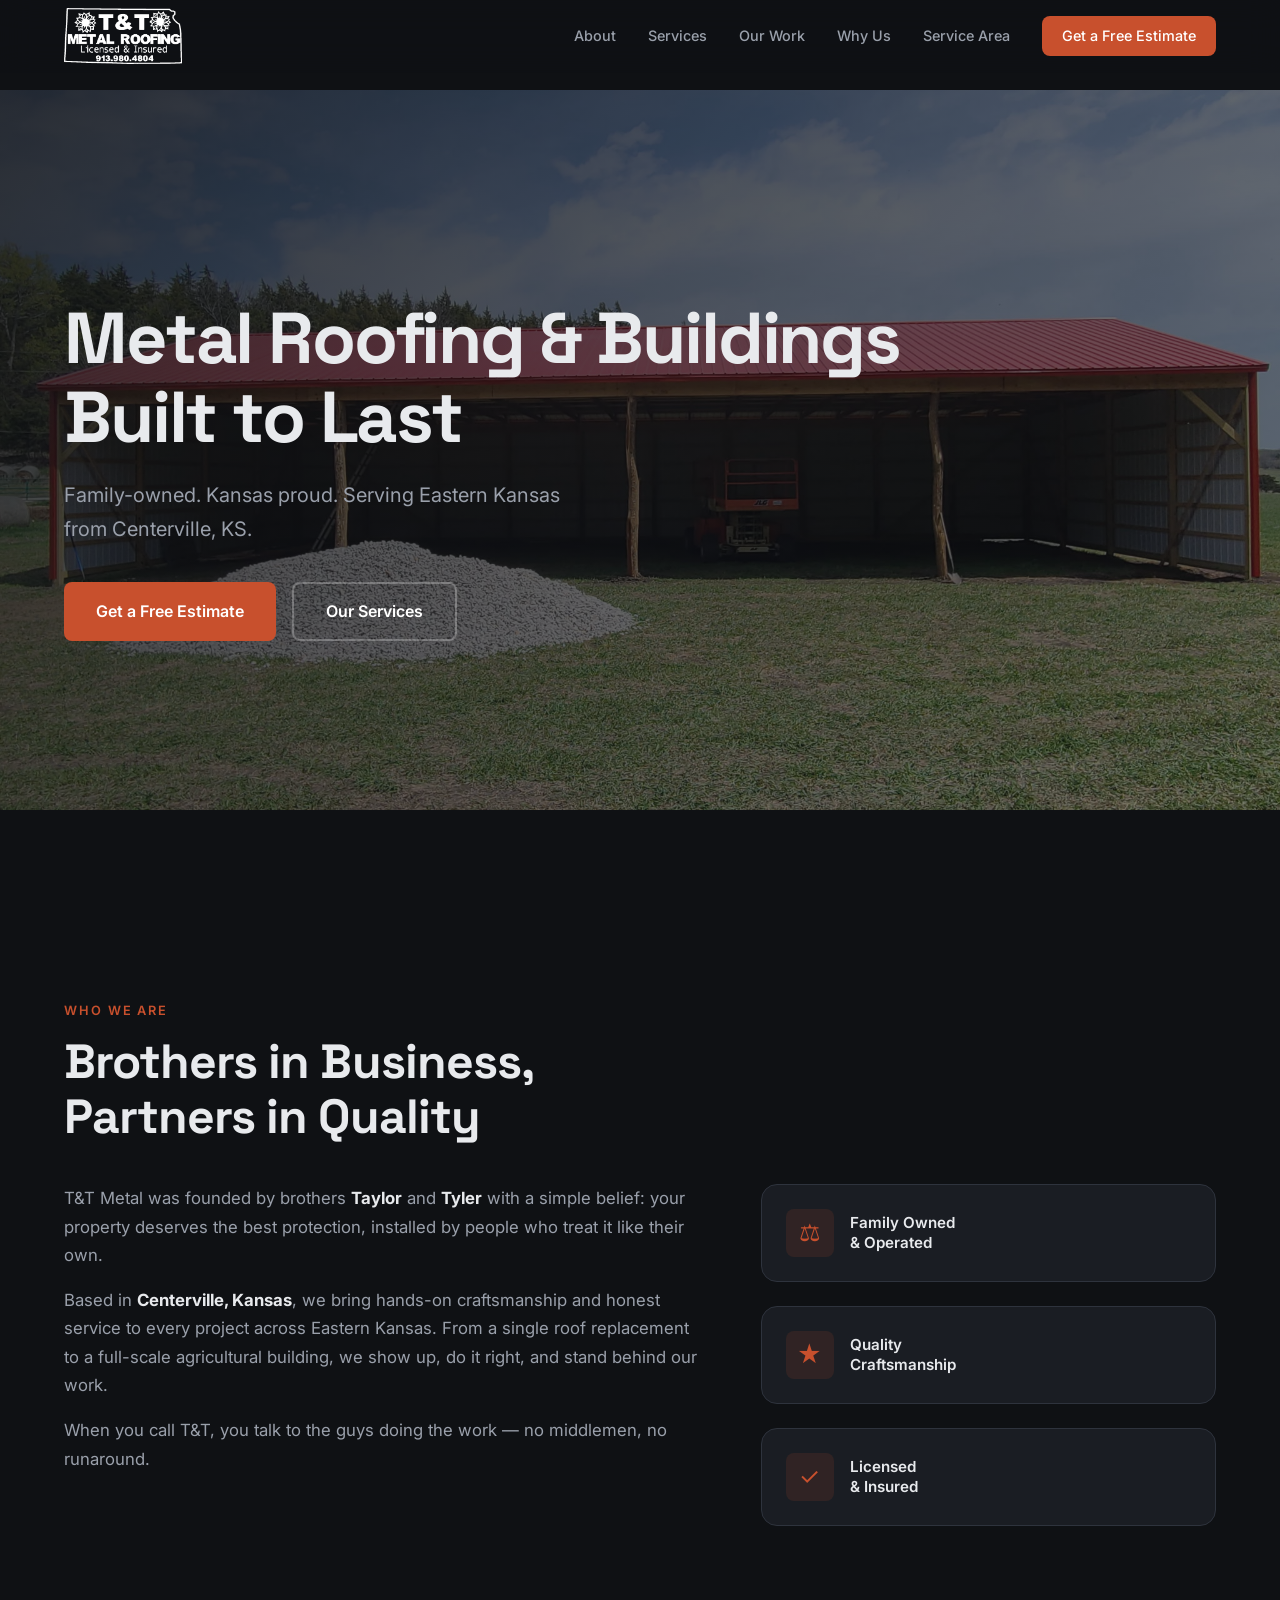
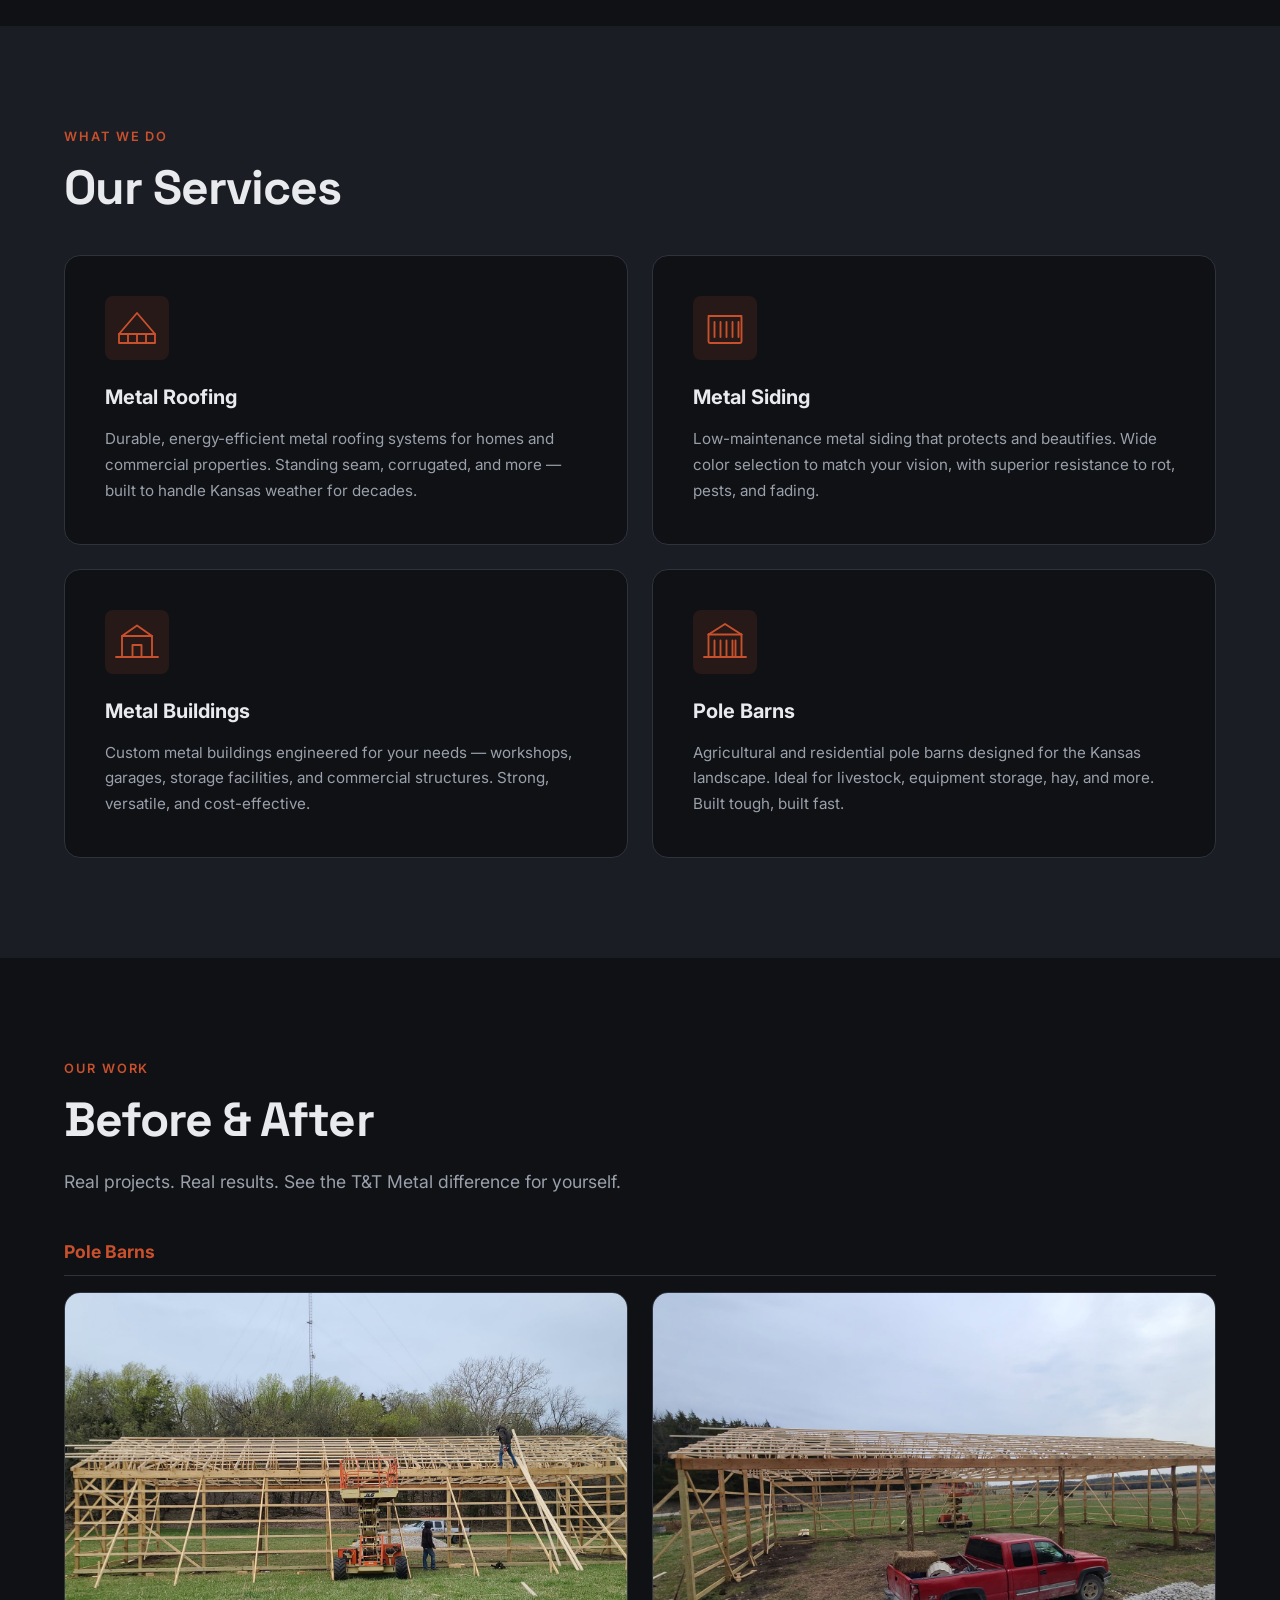
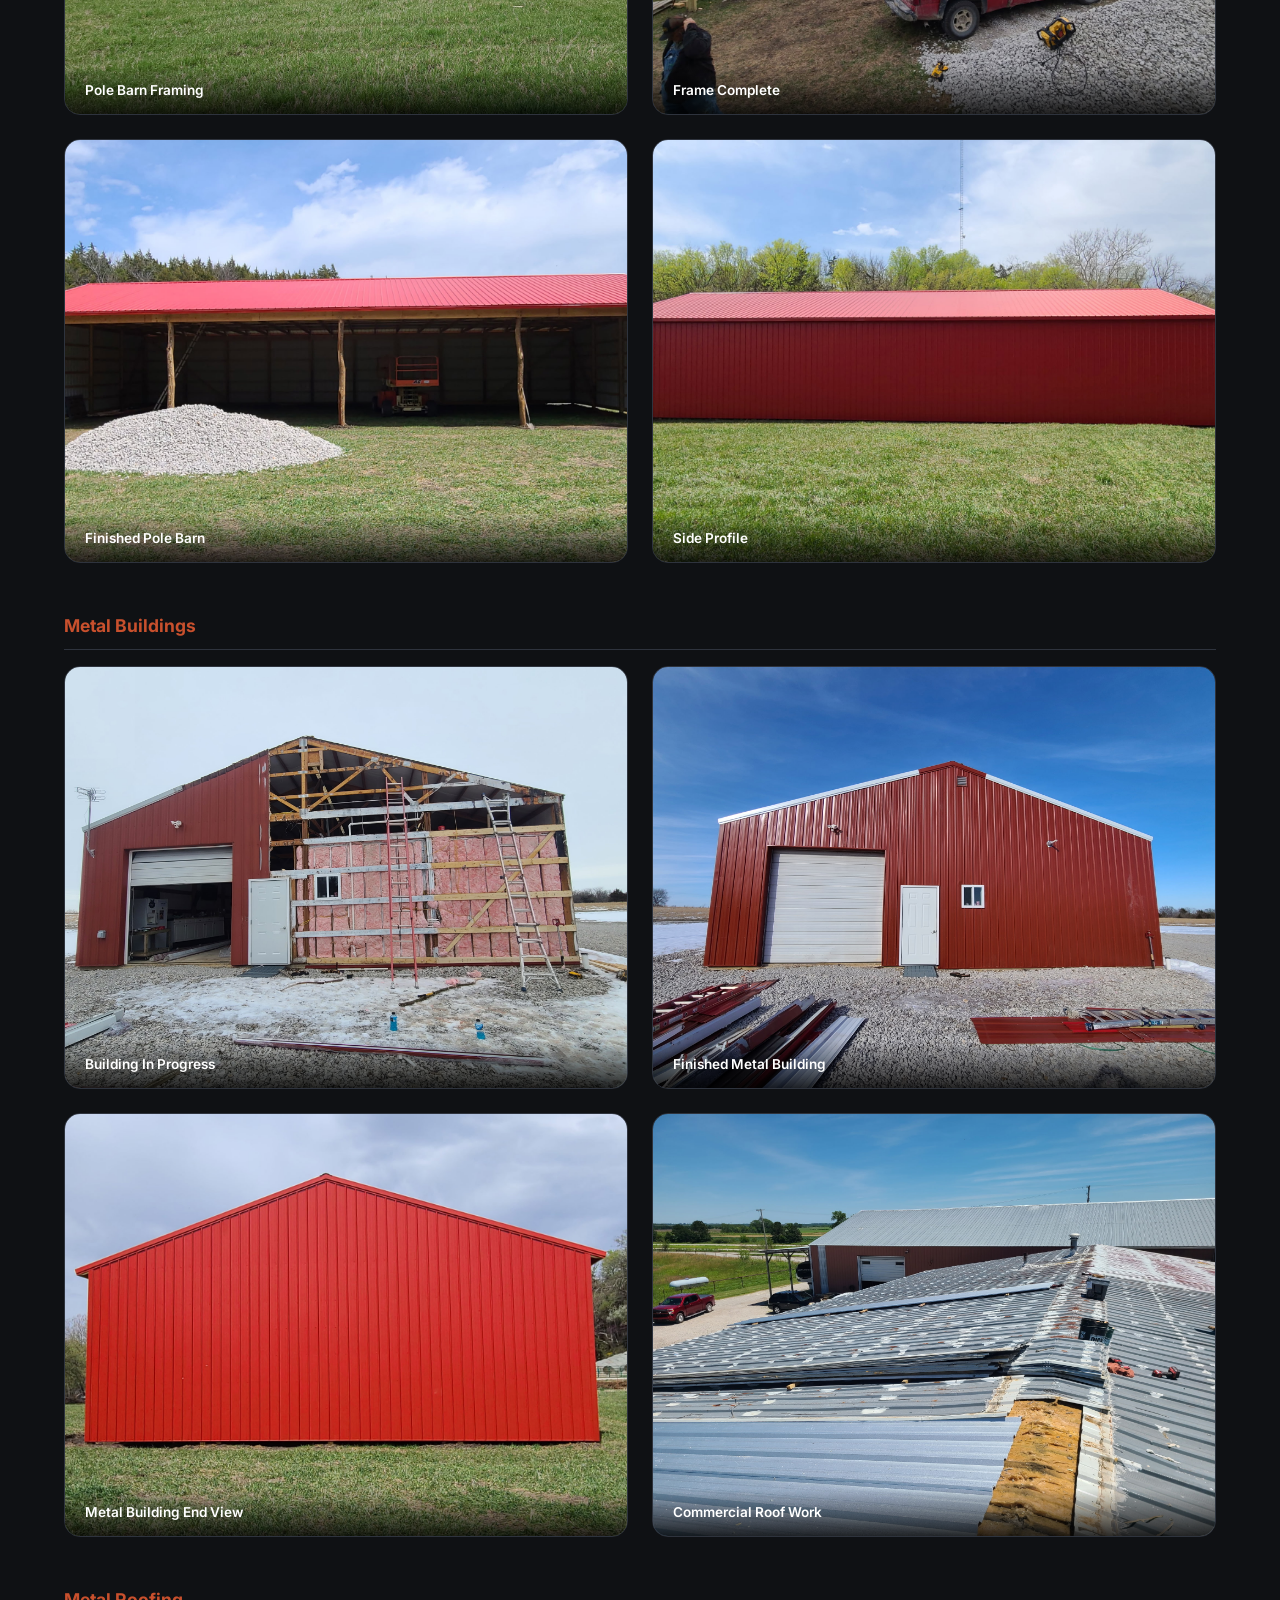
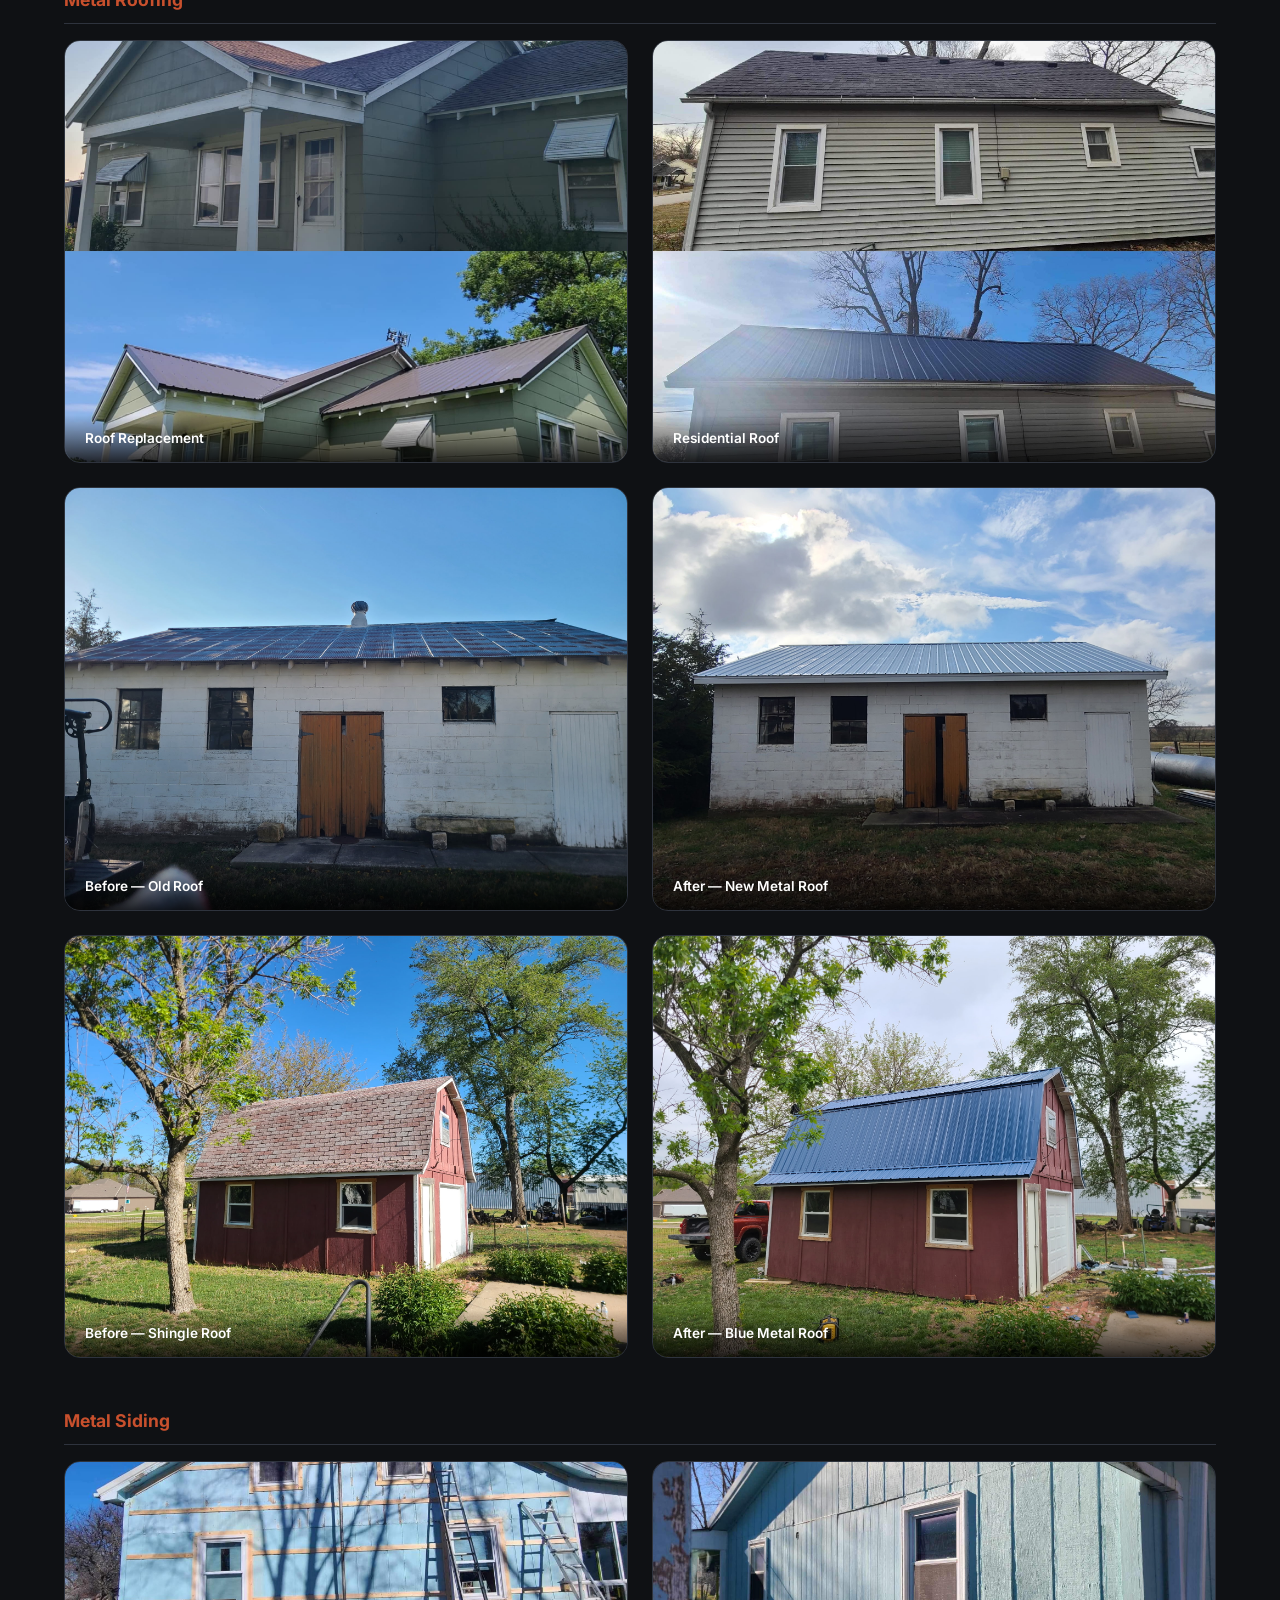
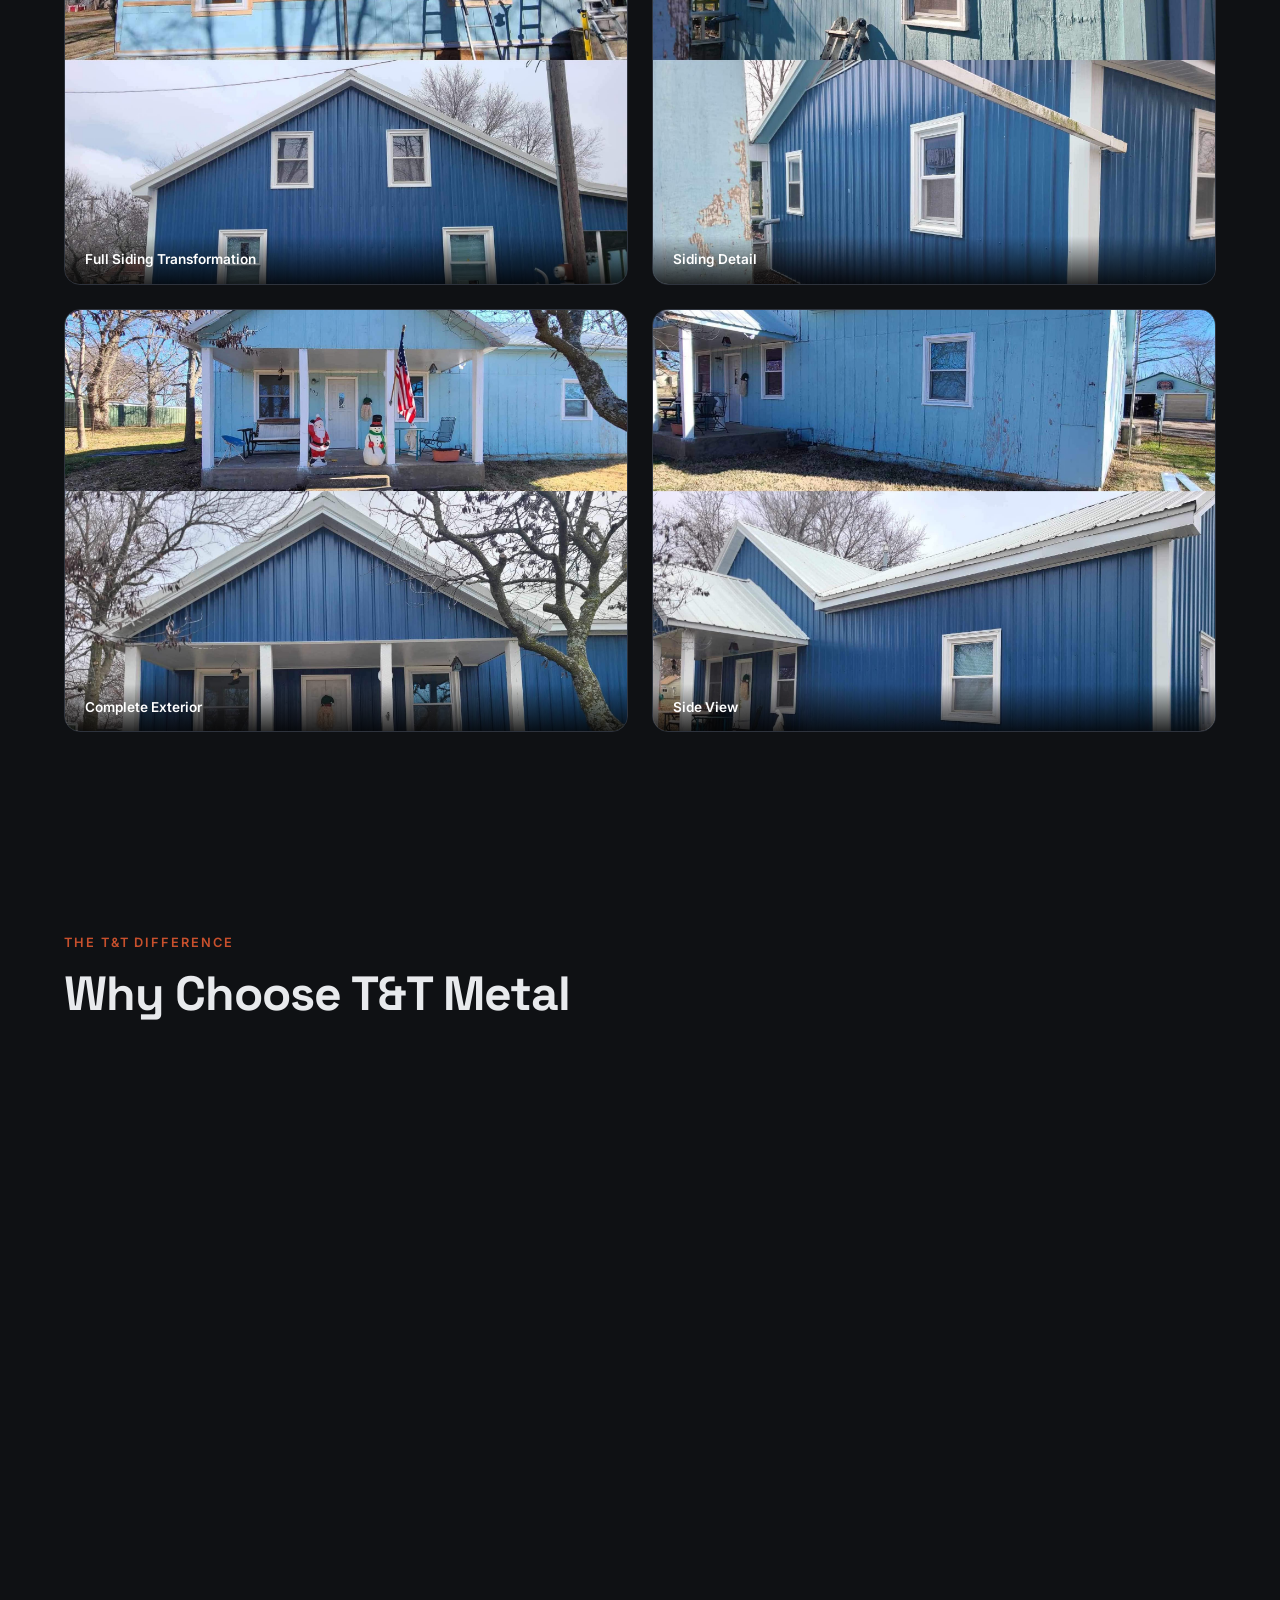
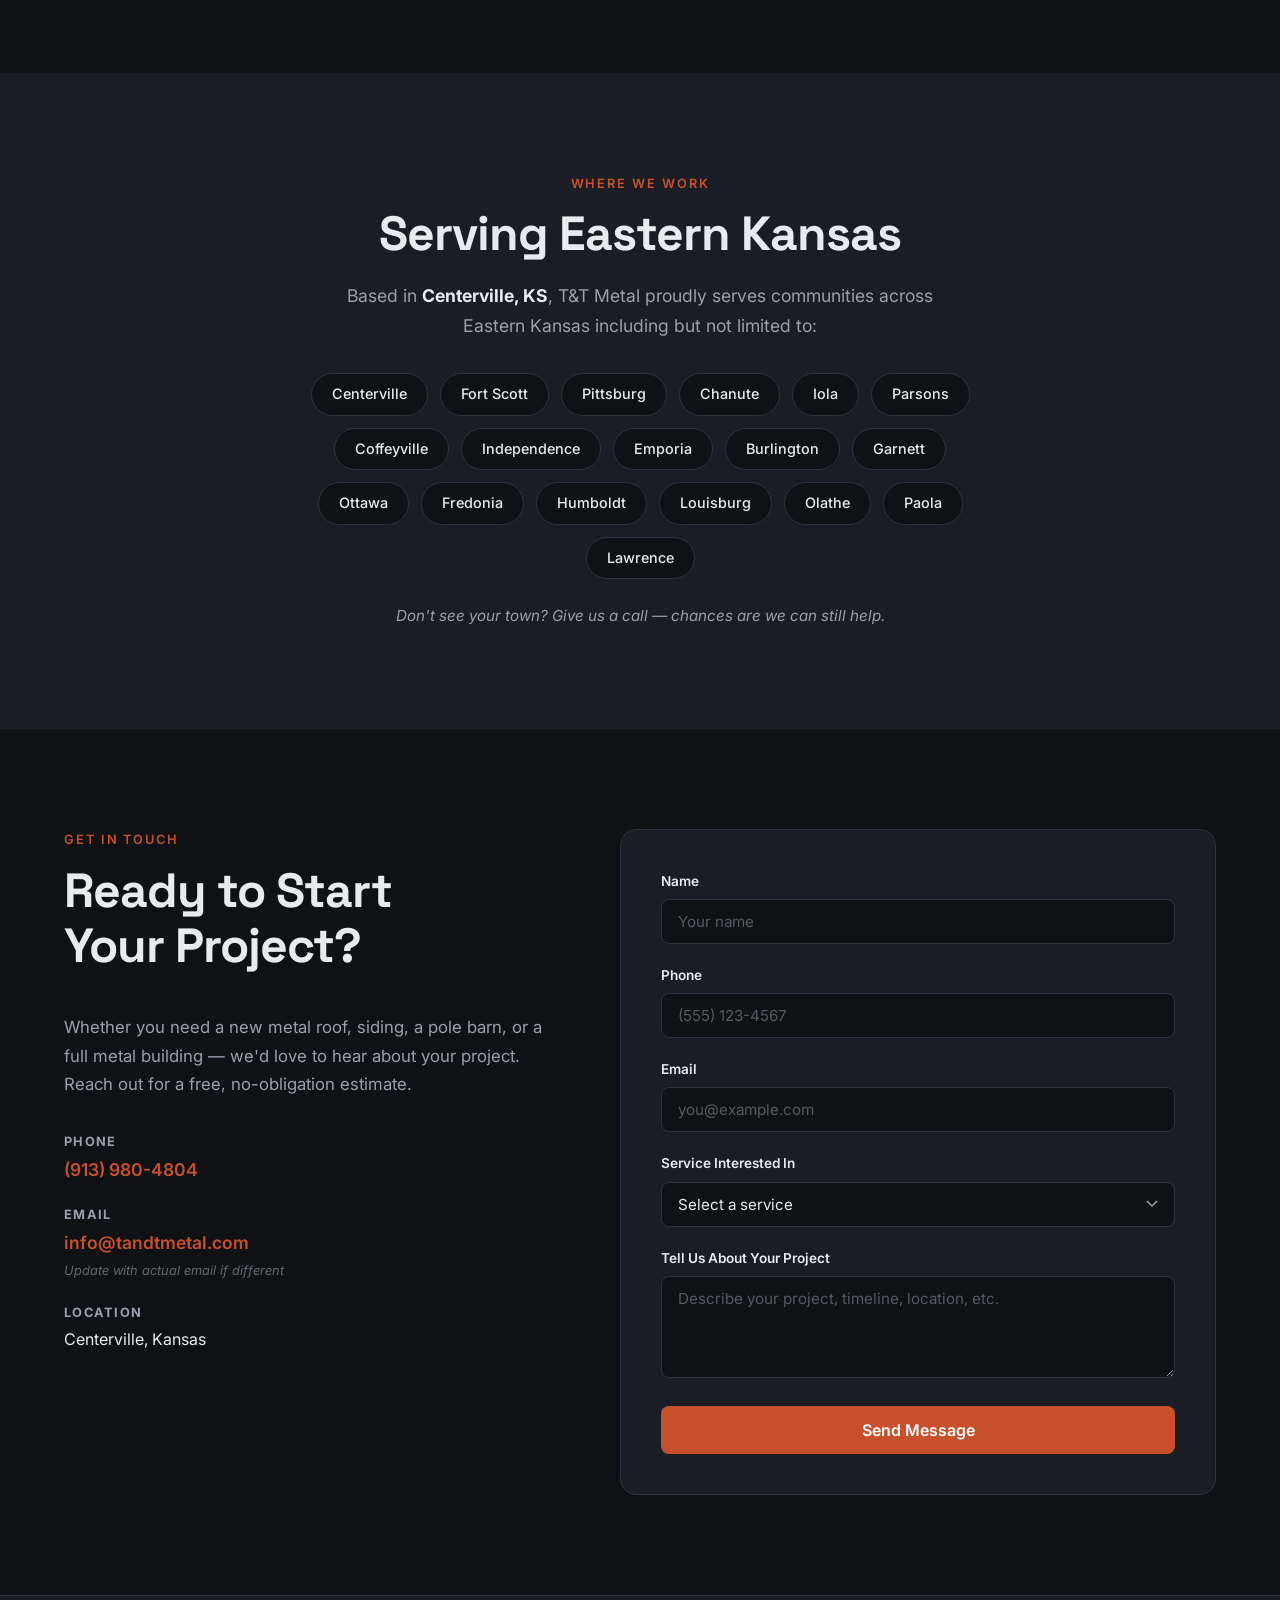
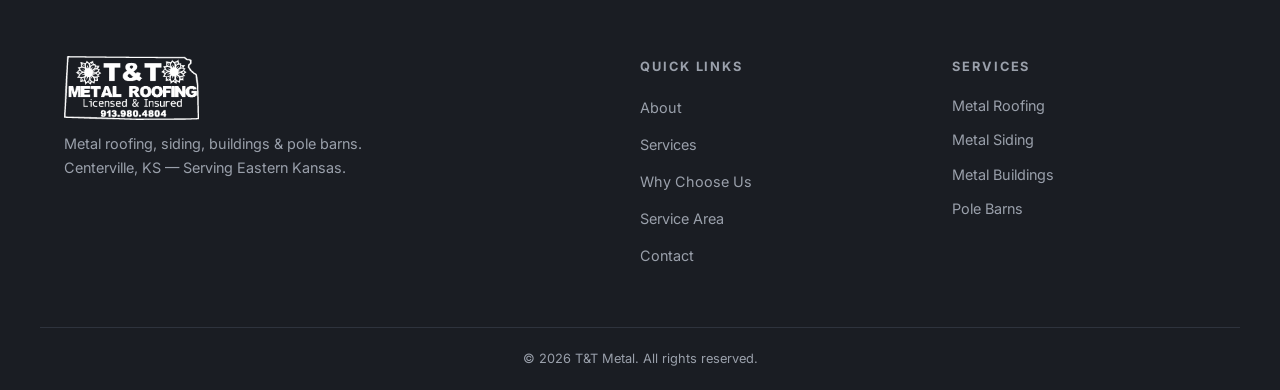
==== commit 8c300fed: "Wire up Formspree contact form Co-Authored-By: Claude Opus 4.6 (1M context) <noreply@anthropic.com>" ====
--- a/public/index.html
+++ b/public/index.html
@@ -365,7 +365,7 @@
           </div>
         </div>
         <div class="contact-form-wrap">
-          <form class="contact-form" id="contactForm" action="https://formspree.io/f/YOUR_FORM_ID" method="POST">
+          <form class="contact-form" id="contactForm" action="https://formspree.io/f/mkopvqaq" method="POST">
             <div class="form-group">
               <label for="name">Name</label>
               <input type="text" id="name" name="name" required placeholder="Your name">
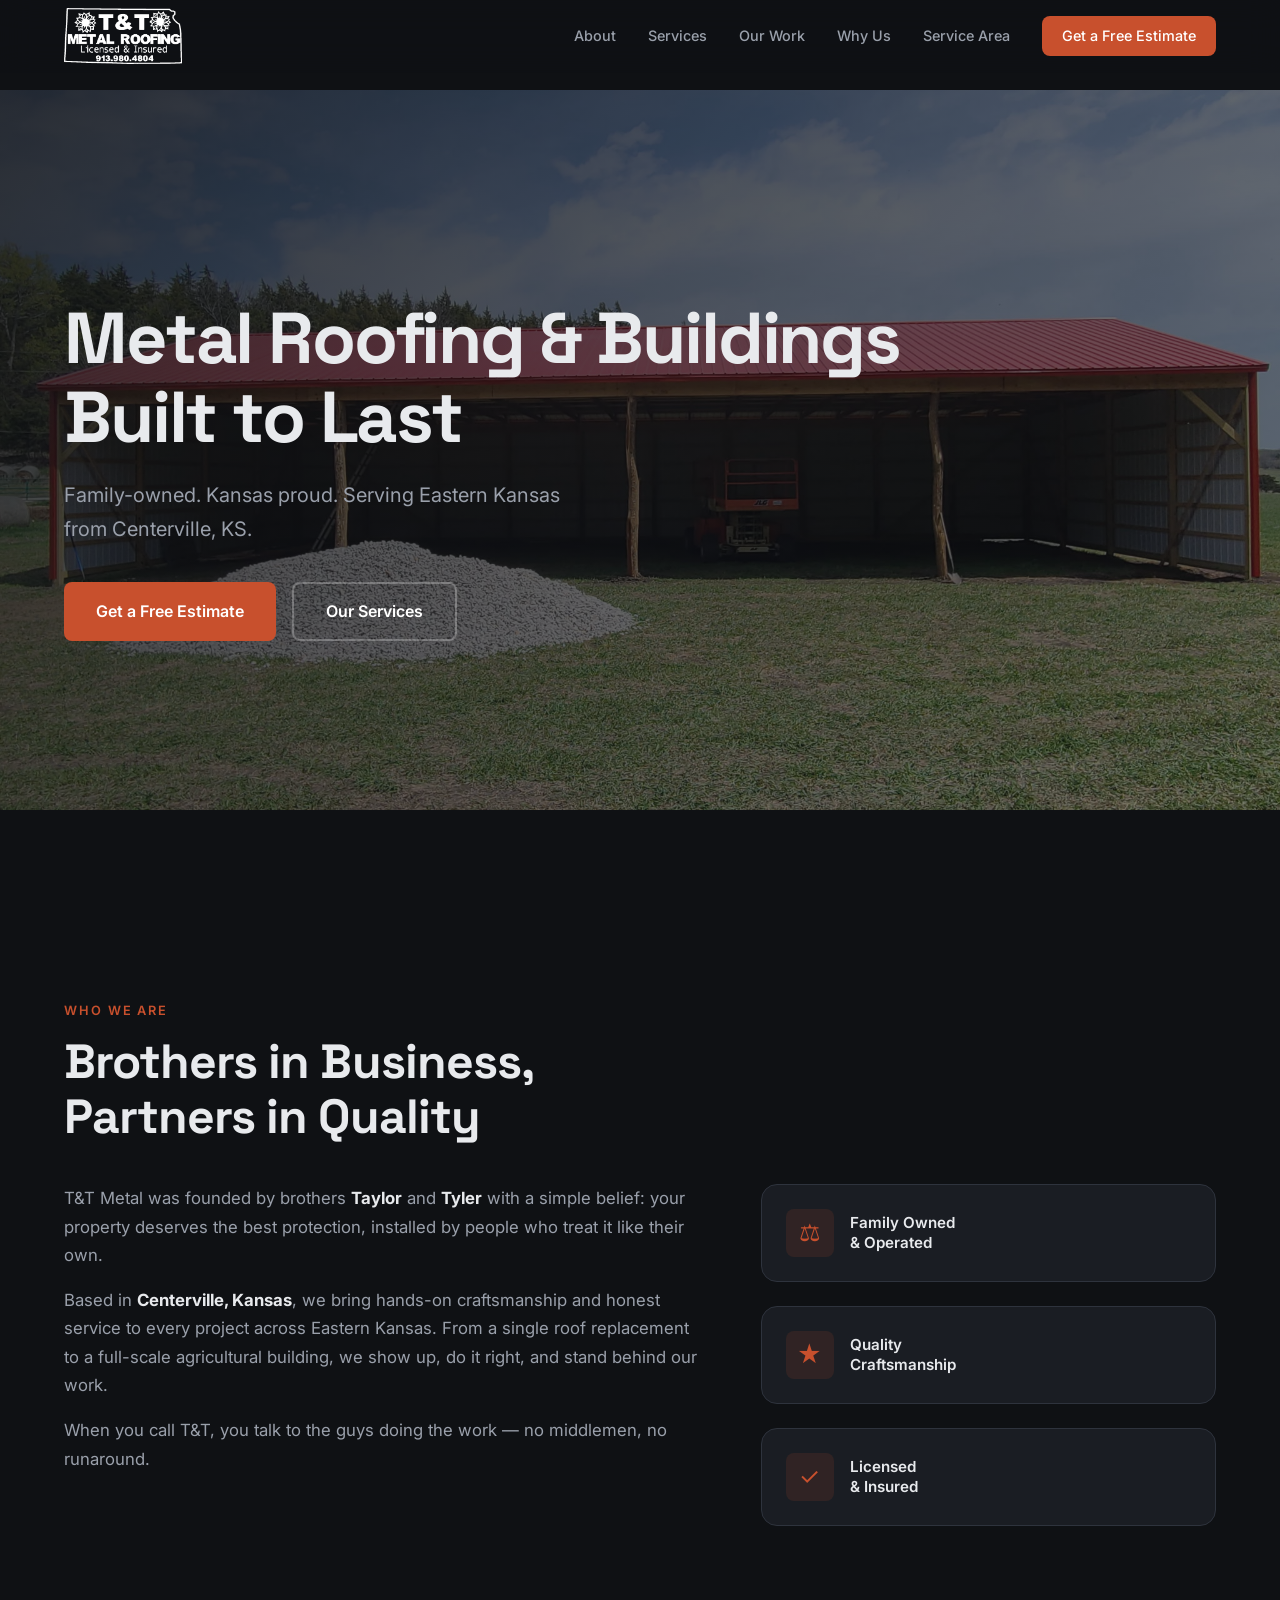
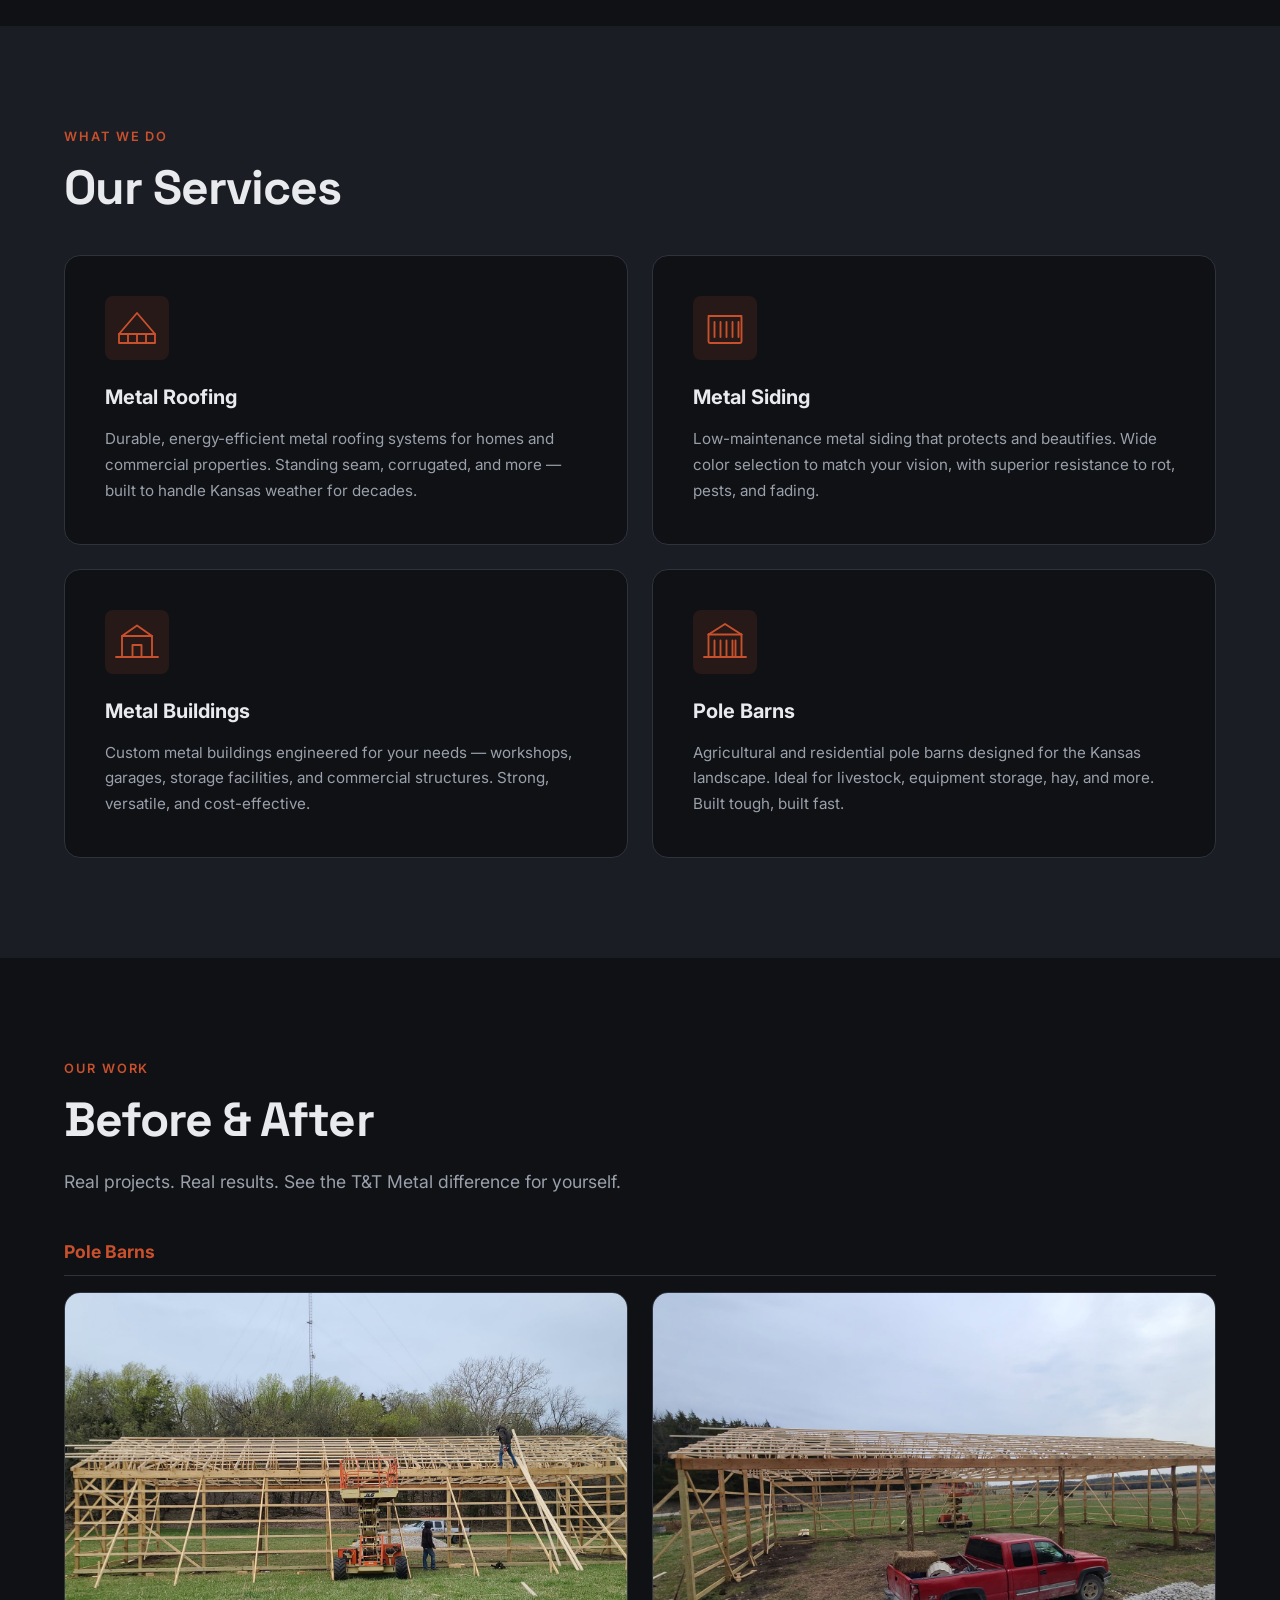
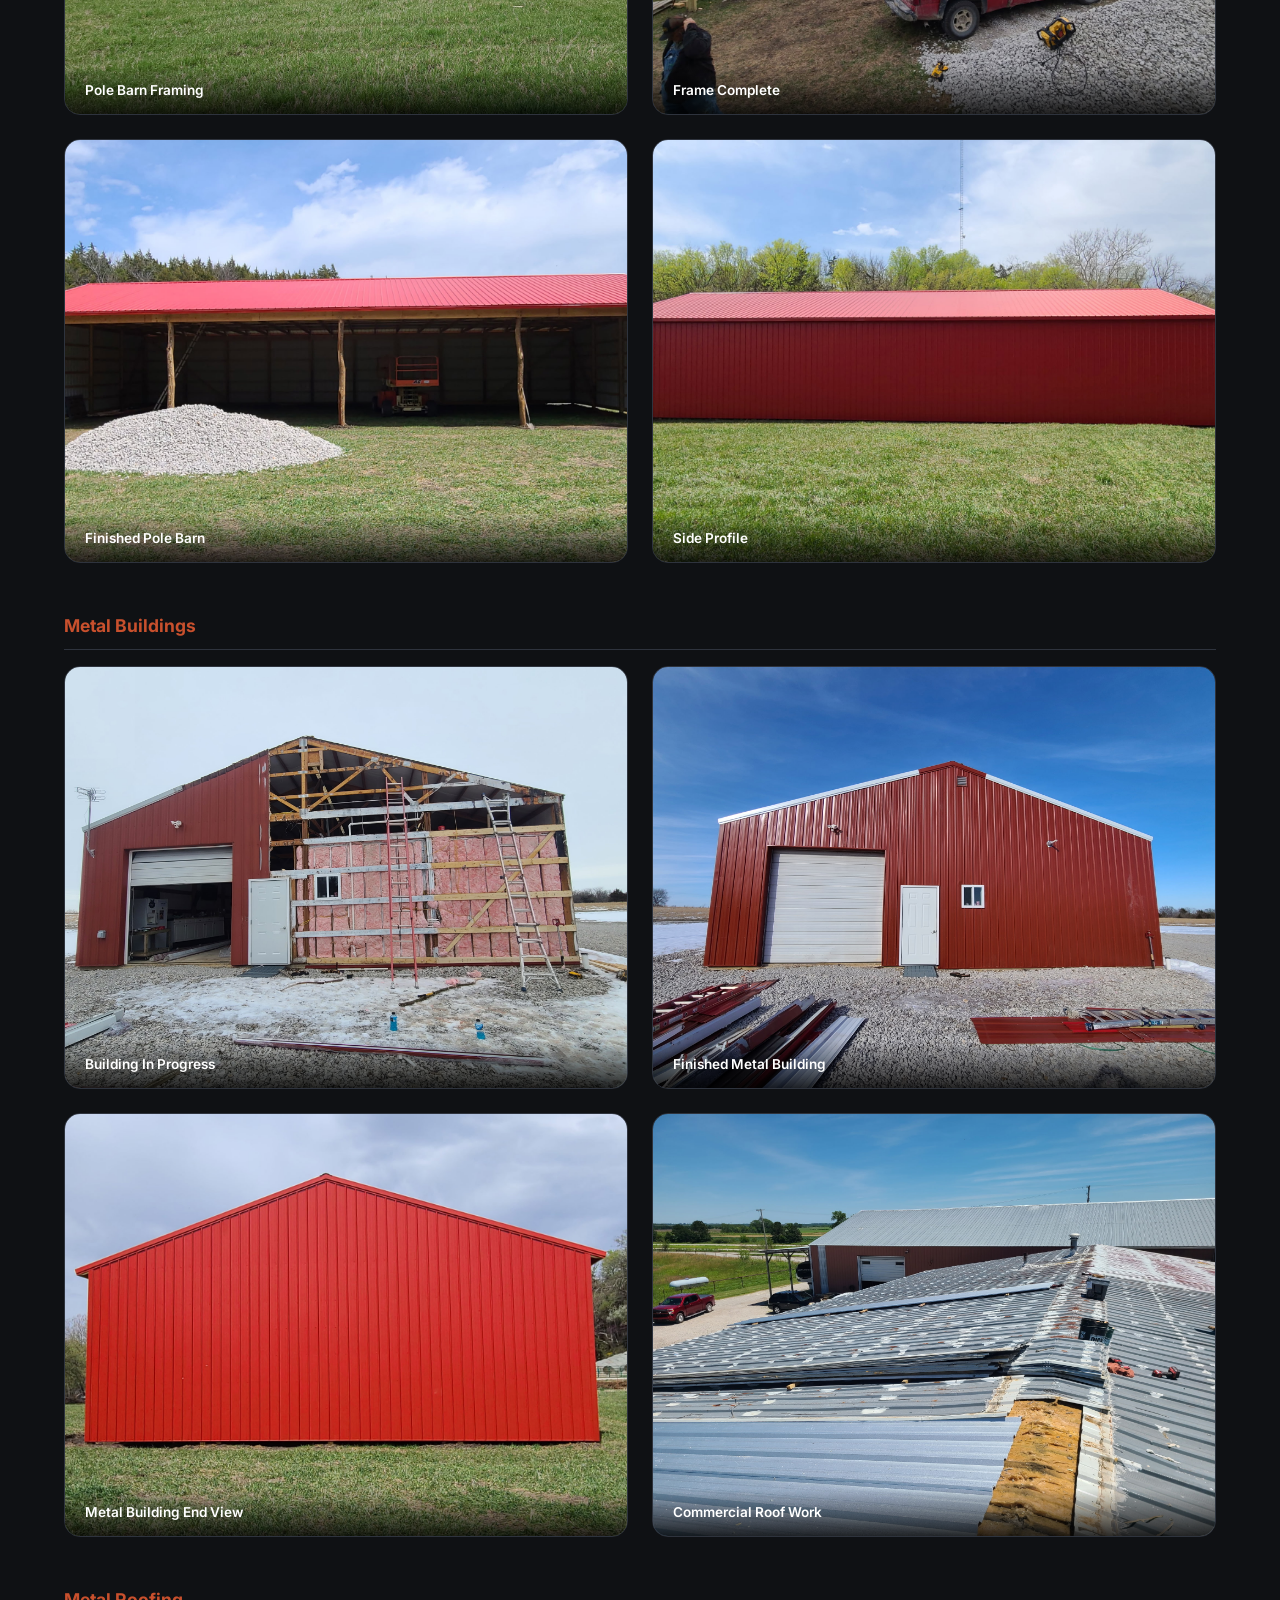
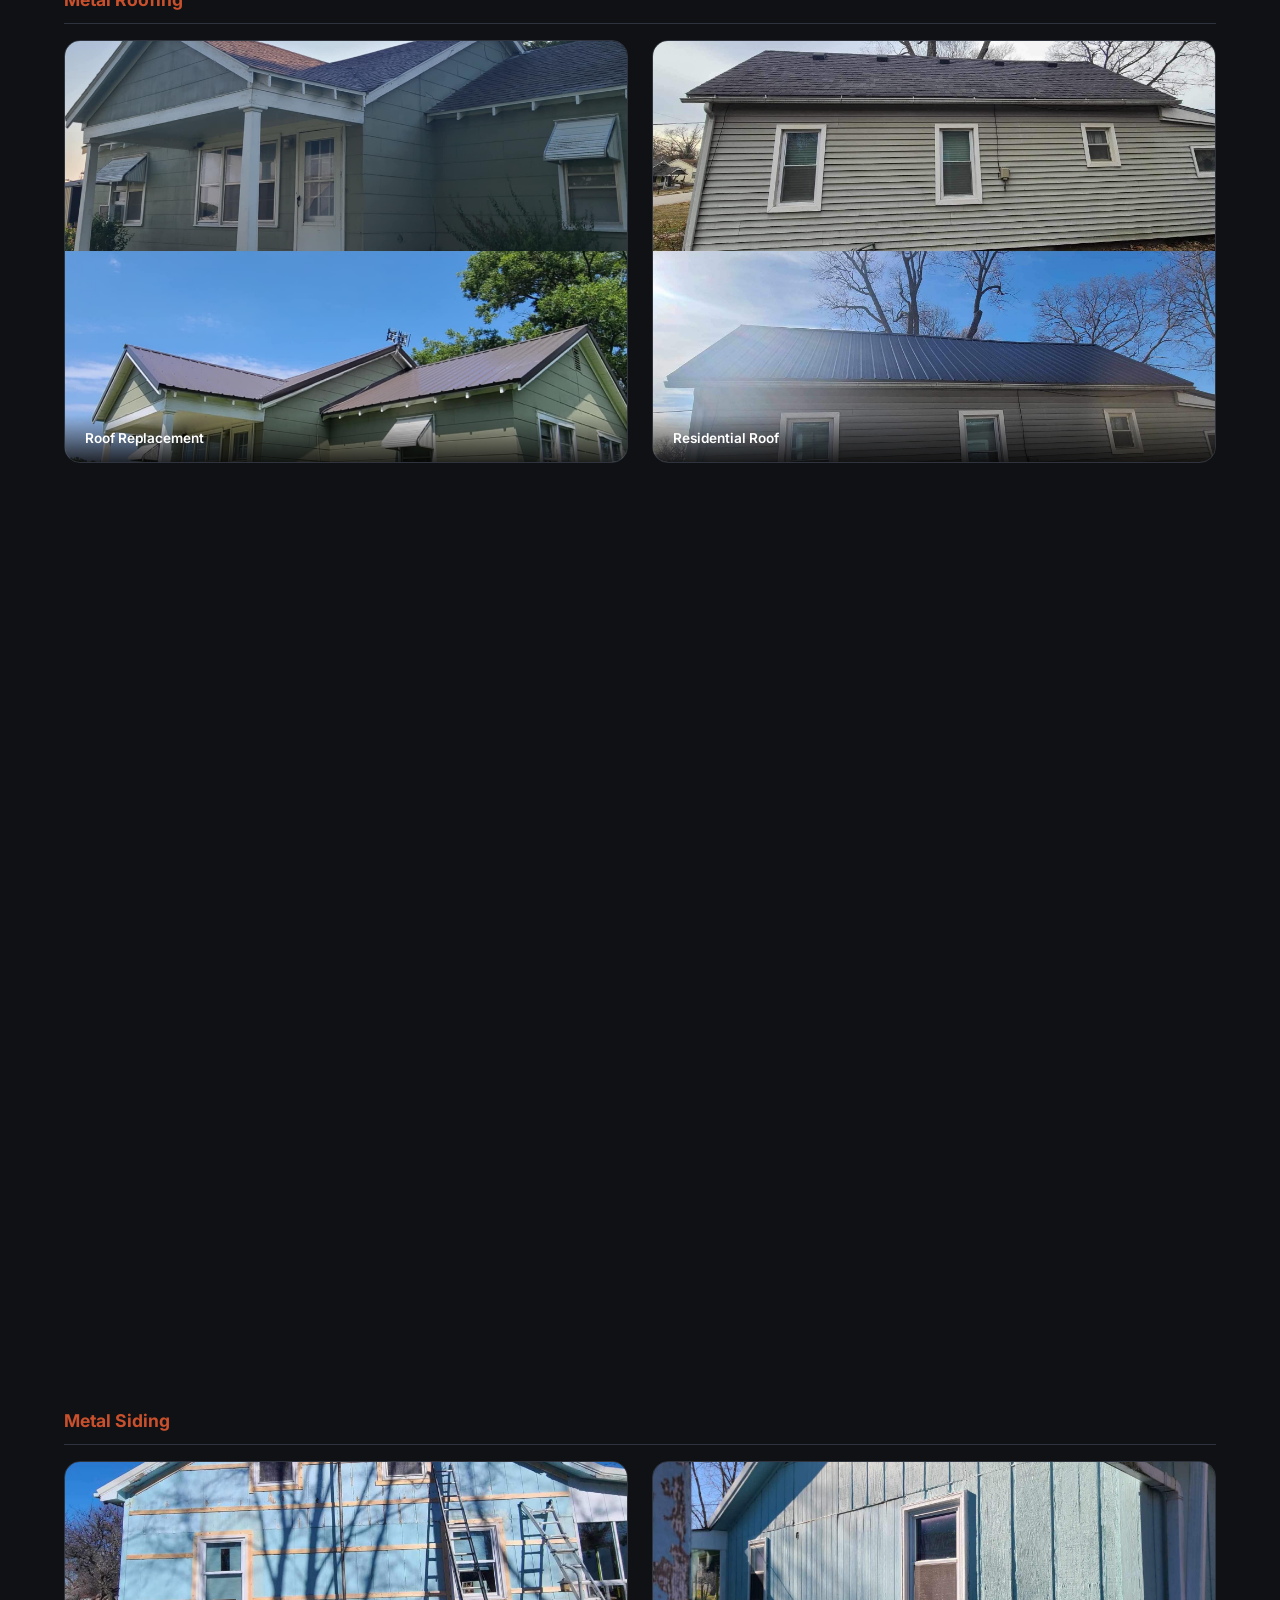
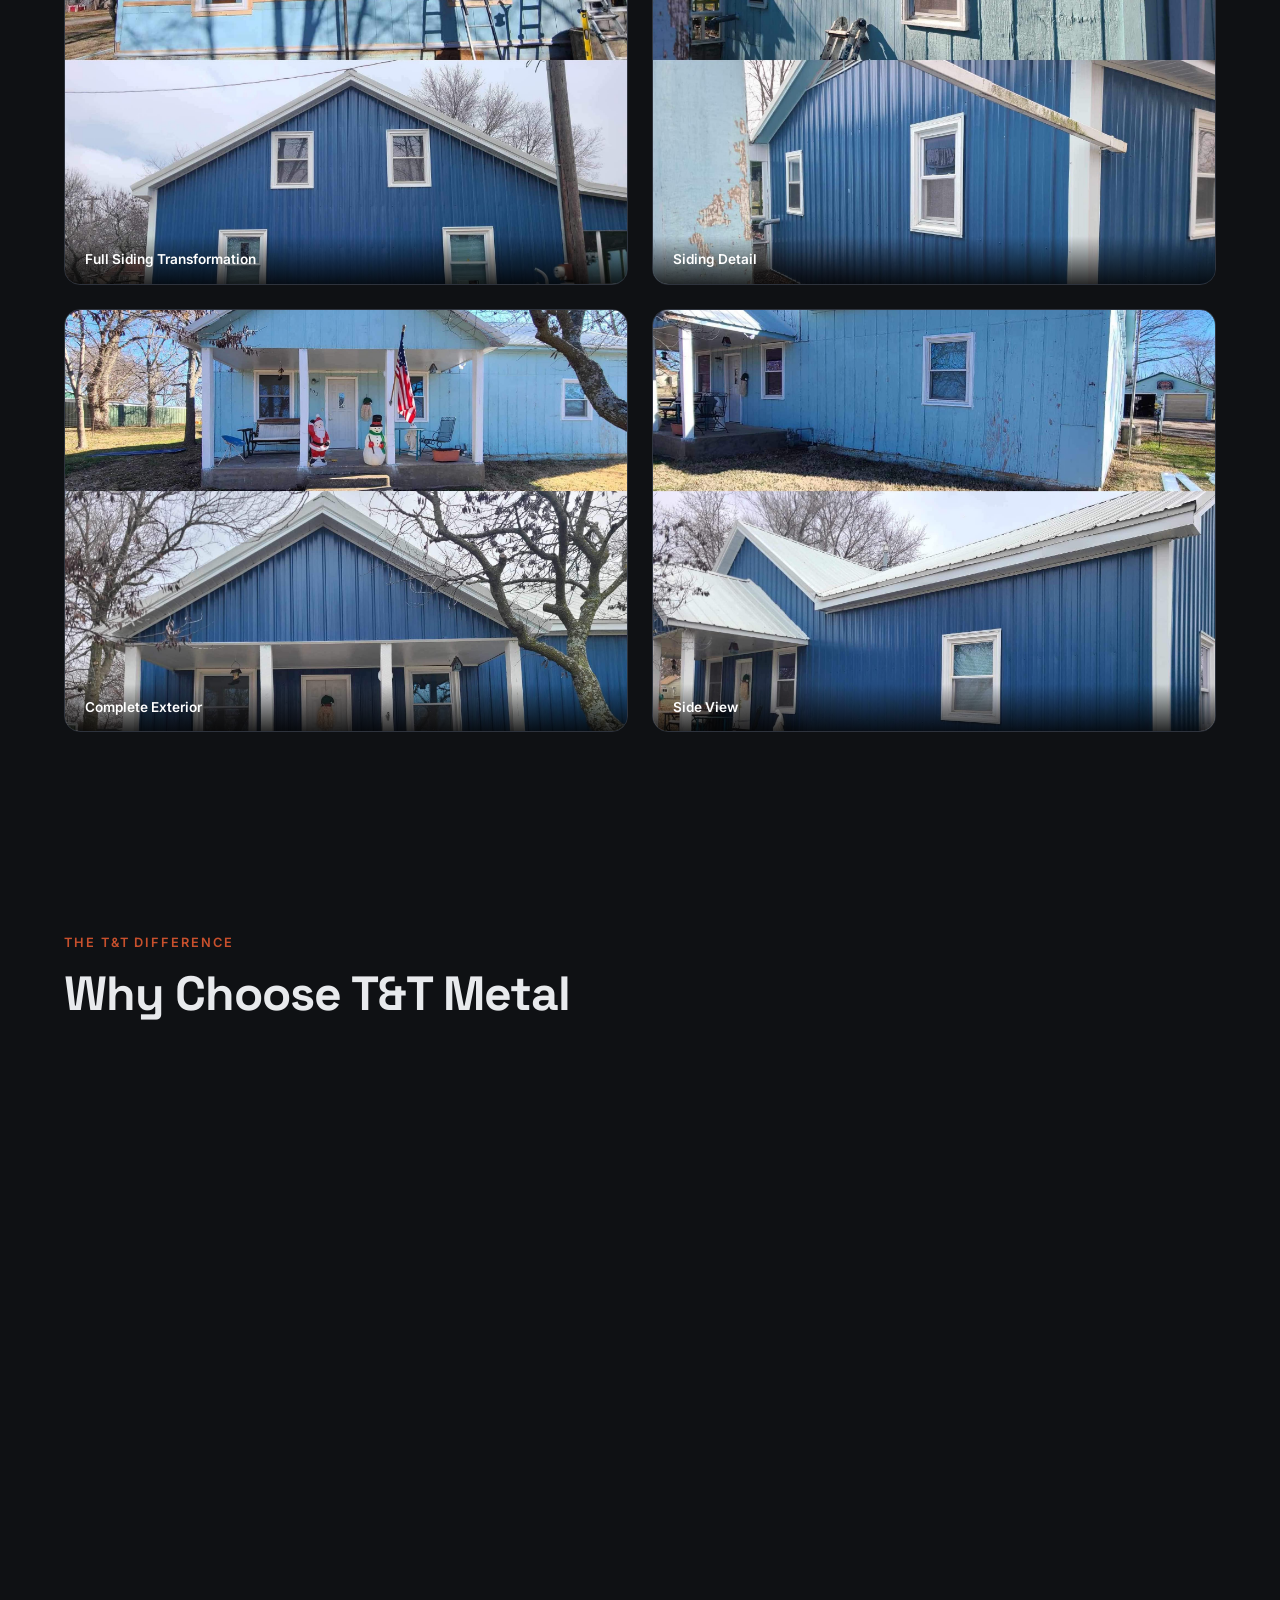
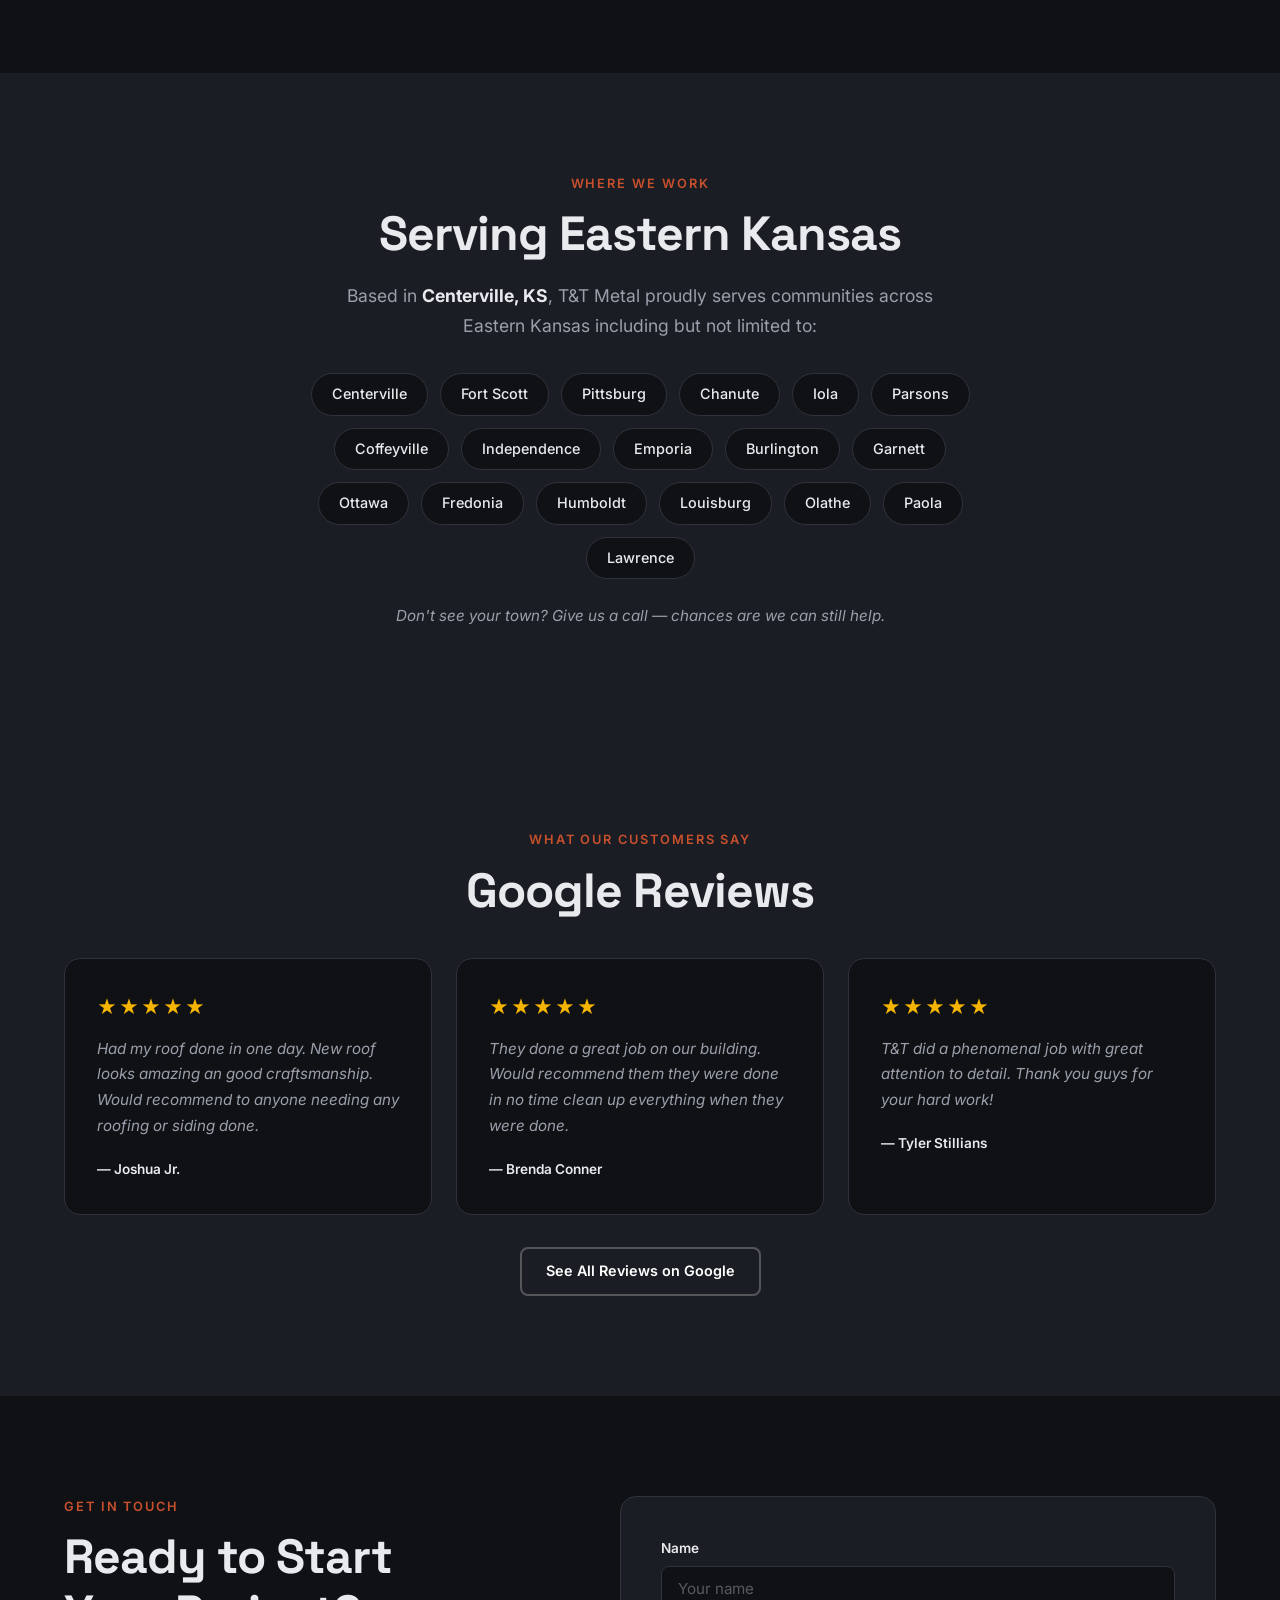
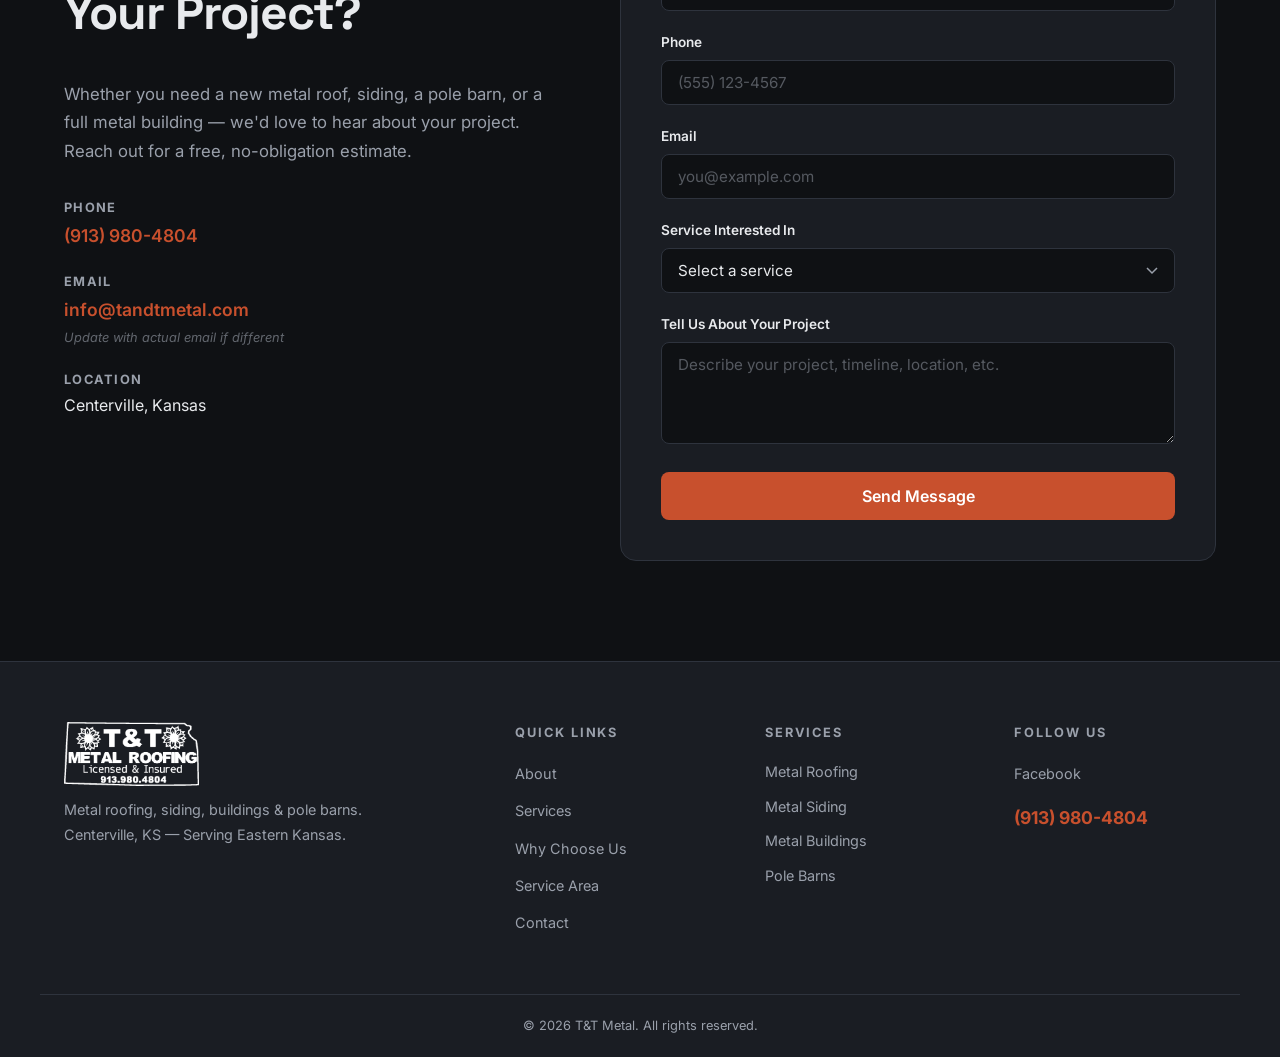
==== commit fa754536: "Add sticky call button, real Google reviews, Facebook link - Sticky call-to-action button on mobile " ====
--- a/public/index.html
+++ b/public/index.html
@@ -51,7 +51,7 @@
       { "@type": "Person", "name": "Taylor" },
       { "@type": "Person", "name": "Tyler" }
     ],
-    "sameAs": []
+    "sameAs": ["https://www.facebook.com/tandtmetal"]
   }
   </script>
 </head>
@@ -340,6 +340,32 @@
     </div>
   </section>
 
+  <!-- Reviews -->
+  <section class="section reviews" id="reviews">
+    <div class="container">
+      <div class="section-label">What Our Customers Say</div>
+      <h2>Google Reviews</h2>
+      <div class="reviews-grid">
+        <div class="review-card">
+          <div class="review-stars">&#9733;&#9733;&#9733;&#9733;&#9733;</div>
+          <p class="review-text">Had my roof done in one day. New roof looks amazing an good craftsmanship. Would recommend to anyone needing any roofing or siding done.</p>
+          <span class="review-author">— Joshua Jr.</span>
+        </div>
+        <div class="review-card">
+          <div class="review-stars">&#9733;&#9733;&#9733;&#9733;&#9733;</div>
+          <p class="review-text">They done a great job on our building. Would recommend them they were done in no time clean up everything when they were done.</p>
+          <span class="review-author">— Brenda Conner</span>
+        </div>
+        <div class="review-card">
+          <div class="review-stars">&#9733;&#9733;&#9733;&#9733;&#9733;</div>
+          <p class="review-text">T&T did a phenomenal job with great attention to detail. Thank you guys for your hard work!</p>
+          <span class="review-author">— Tyler Stillians</span>
+        </div>
+      </div>
+      <a href="https://www.google.com/maps/place/T%26T+Metal+LLC" target="_blank" rel="noopener" class="btn btn-outline" style="margin-top: 32px;">See All Reviews on Google</a>
+    </div>
+  </section>
+
   <!-- Contact / CTA -->
   <section class="section contact" id="contact">
     <div class="container">
@@ -428,11 +454,24 @@
           <li>Pole Barns</li>
         </ul>
       </div>
+      <div class="footer-social">
+        <h4>Follow Us</h4>
+        <ul>
+          <li><a href="https://www.facebook.com/tandtmetal" target="_blank" rel="noopener">Facebook</a></li>
+        </ul>
+        <p class="footer-phone"><a href="tel:+19139804804">(913) 980-4804</a></p>
+      </div>
     </div>
     <div class="footer-bottom container">
       <p>&copy; 2026 T&T Metal. All rights reserved.</p>
     </div>
   </footer>
+
+  <!-- Sticky Call Button (mobile) -->
+  <a href="tel:+19139804804" class="sticky-call" aria-label="Call T&T Metal">
+    <svg viewBox="0 0 24 24" fill="currentColor" width="24" height="24"><path d="M6.62 10.79a15.053 15.053 0 006.59 6.59l2.2-2.2a1.003 1.003 0 011.01-.24c1.12.37 2.33.57 3.57.57.55 0 1 .45 1 1V20c0 .55-.45 1-1 1-9.39 0-17-7.61-17-17 0-.55.45-1 1-1h3.5c.55 0 1 .45 1 1 0 1.25.2 2.45.57 3.57.1.31.03.66-.25 1.01l-2.2 2.2z"/></svg>
+    <span>Call Now</span>
+  </a>
 
   <script src="main.js"></script>
 </body>
--- a/public/styles.css
+++ b/public/styles.css
@@ -423,6 +423,44 @@
   font-style: italic;
 }
 
+/* ---- REVIEWS ---- */
+.reviews {
+  background: var(--color-surface);
+  text-align: center;
+}
+.reviews-grid {
+  display: grid;
+  grid-template-columns: repeat(3, 1fr);
+  gap: 24px;
+  text-align: left;
+}
+.review-card {
+  background: var(--color-bg);
+  border: 1px solid var(--color-border);
+  border-radius: var(--radius-lg);
+  padding: 32px;
+  transition: border-color var(--transition);
+}
+.review-card:hover { border-color: var(--color-accent); }
+.review-stars {
+  color: #f4b400;
+  font-size: 1.2rem;
+  letter-spacing: 2px;
+  margin-bottom: 12px;
+}
+.review-text {
+  color: var(--color-text-muted);
+  font-size: 0.95rem;
+  line-height: 1.7;
+  margin-bottom: 16px;
+  font-style: italic;
+}
+.review-author {
+  font-size: 0.85rem;
+  font-weight: 600;
+  color: var(--color-text);
+}
+
 /* ---- CONTACT ---- */
 .contact { background: var(--color-bg); }
 .contact-grid {
@@ -521,7 +559,7 @@
 }
 .footer-inner {
   display: grid;
-  grid-template-columns: 2fr 1fr 1fr;
+  grid-template-columns: 2fr 1fr 1fr 1fr;
   gap: 48px;
   padding-bottom: 48px;
 }
@@ -626,8 +664,10 @@
   .gallery-grid { grid-template-columns: 1fr; }
   .gallery-item img { aspect-ratio: auto; }
   .reasons-grid { grid-template-columns: 1fr; }
+  .reviews-grid { grid-template-columns: 1fr; }
   .contact-grid { grid-template-columns: 1fr; }
   .footer-inner { grid-template-columns: 1fr; gap: 32px; }
+  .sticky-call { display: flex; }
 }
 
 @media (max-width: 600px) {
@@ -644,6 +684,55 @@
   .area-tags span { padding: 6px 14px; font-size: 0.8rem; }
 }
 
+/* ---- STICKY CALL BUTTON ---- */
+.sticky-call {
+  display: none;
+  position: fixed;
+  bottom: 24px;
+  right: 24px;
+  z-index: 999;
+  background: var(--color-accent);
+  color: var(--color-white);
+  border-radius: 100px;
+  padding: 14px 24px;
+  font-size: 0.9rem;
+  font-weight: 700;
+  align-items: center;
+  gap: 10px;
+  box-shadow: 0 4px 20px rgba(200, 80, 45, 0.4);
+  transition: background var(--transition), transform var(--transition);
+  text-decoration: none;
+}
+.sticky-call:hover {
+  background: var(--color-accent-hover);
+  transform: translateY(-2px);
+}
+.sticky-call svg { flex-shrink: 0; }
+
+/* ---- FOOTER SOCIAL ---- */
+.footer-social h4 {
+  font-size: 0.8rem;
+  letter-spacing: 0.15em;
+  text-transform: uppercase;
+  color: var(--color-text-muted);
+  margin-bottom: 16px;
+}
+.footer-social a {
+  font-size: 0.9rem;
+  color: var(--color-text-muted);
+  transition: color var(--transition);
+}
+.footer-social a:hover { color: var(--color-white); }
+.footer-phone {
+  margin-top: 16px;
+}
+.footer-phone a {
+  font-size: 1.1rem;
+  font-weight: 700;
+  color: var(--color-accent);
+}
+.footer-phone a:hover { color: var(--color-accent-hover); }
+
 /* ---- SCROLL ANIMATIONS ---- */
 .fade-in {
   opacity: 0;
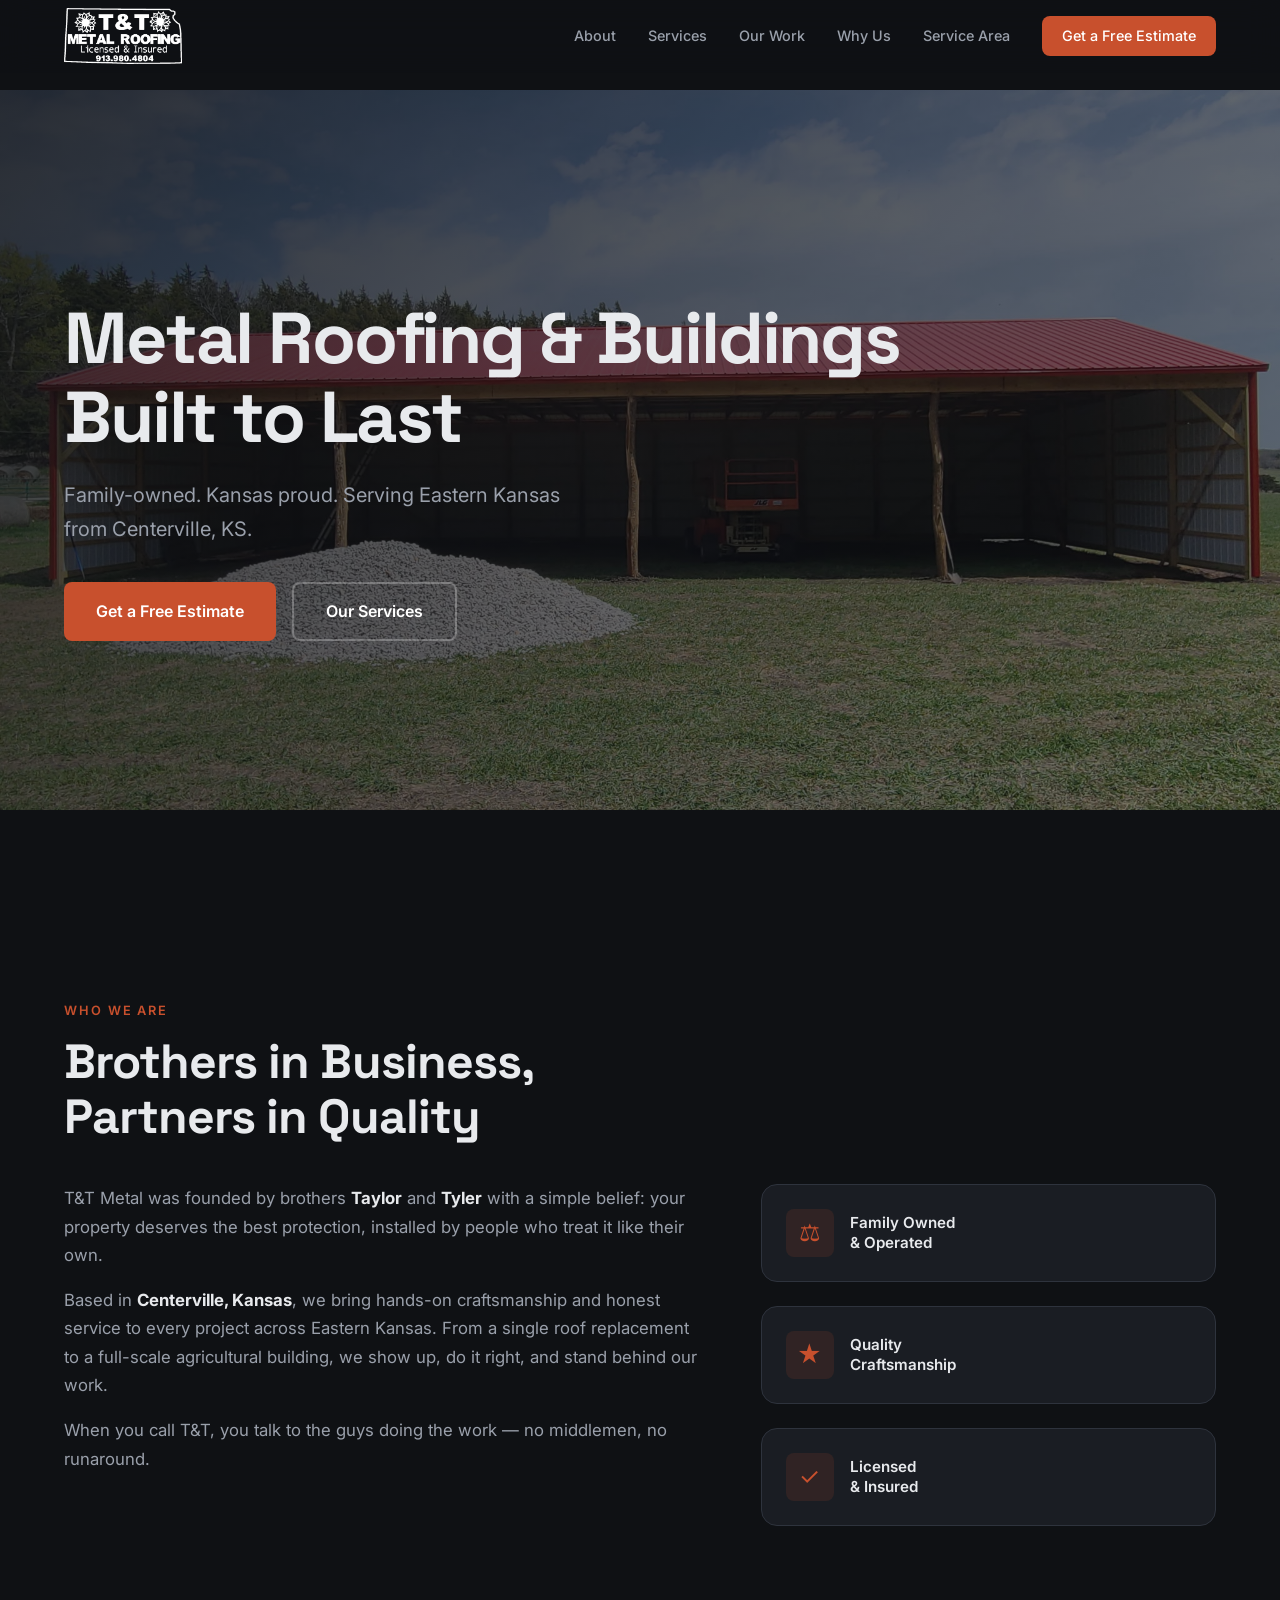
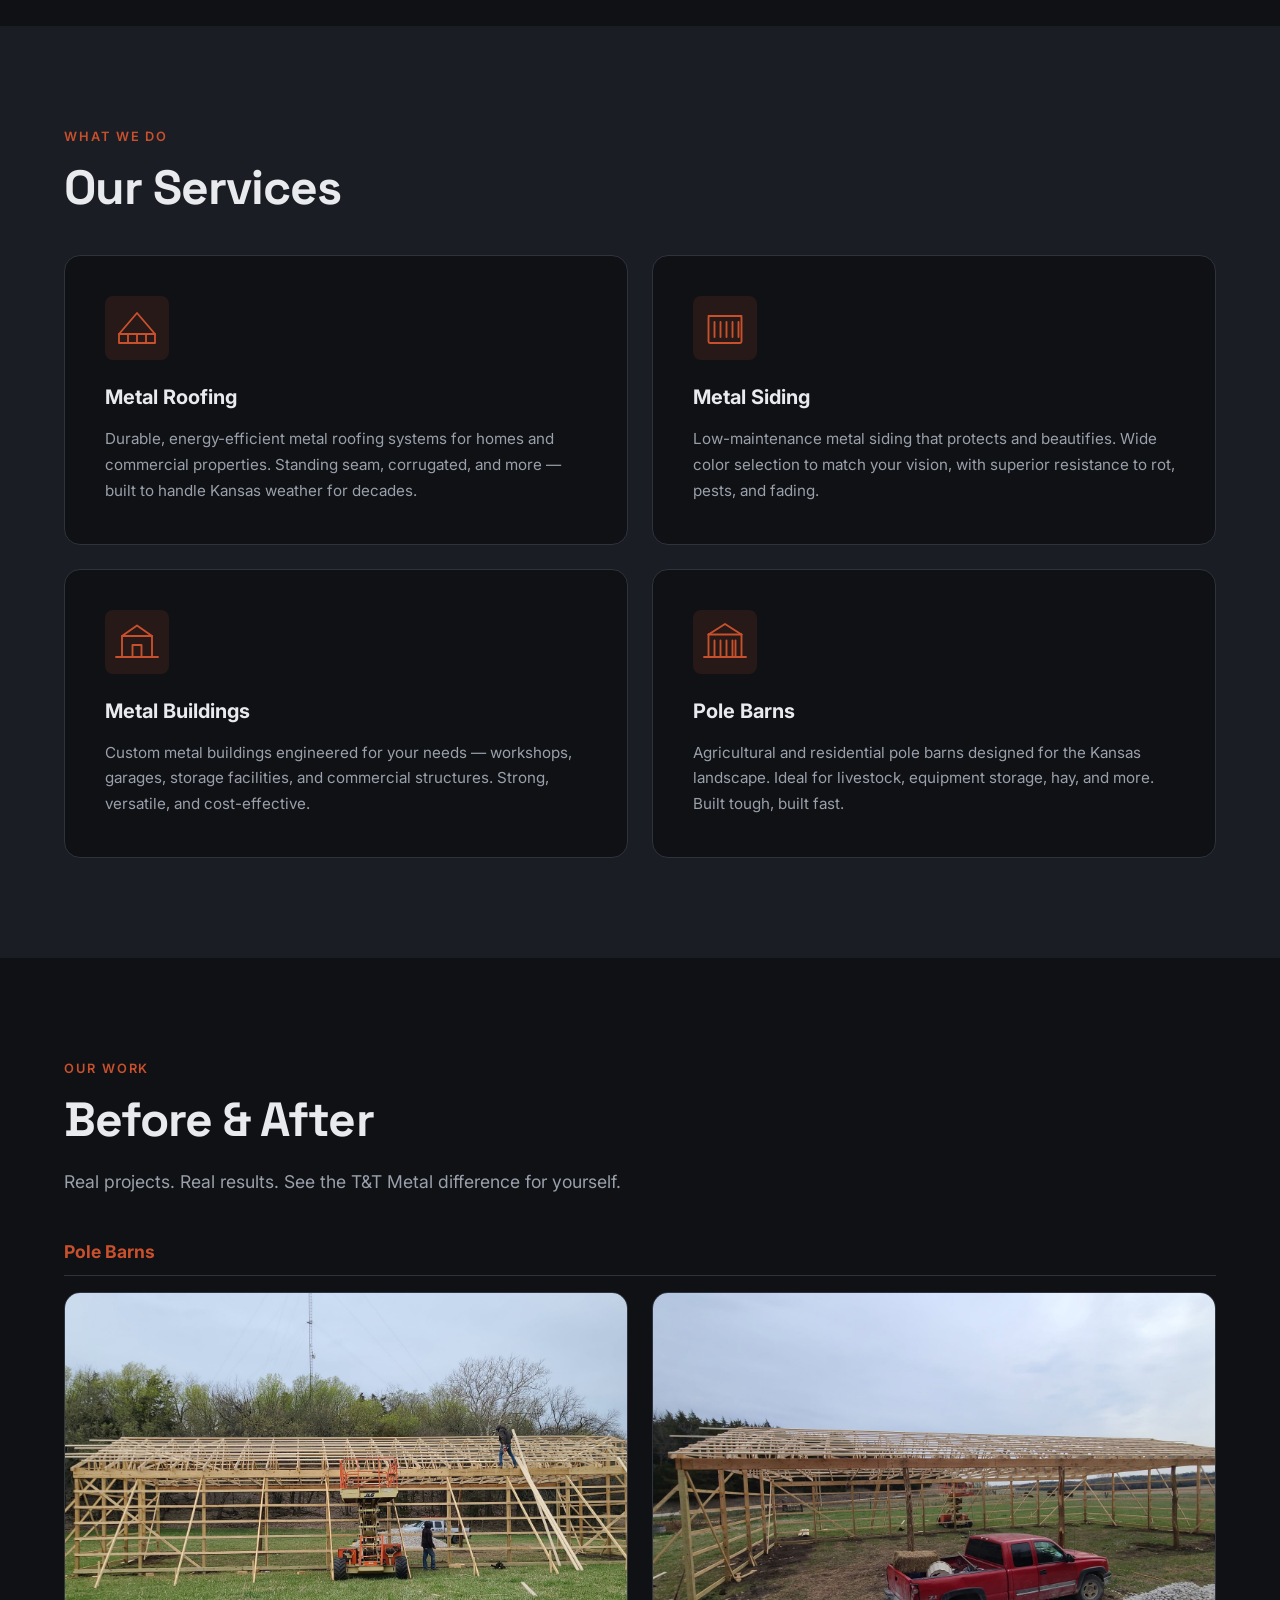
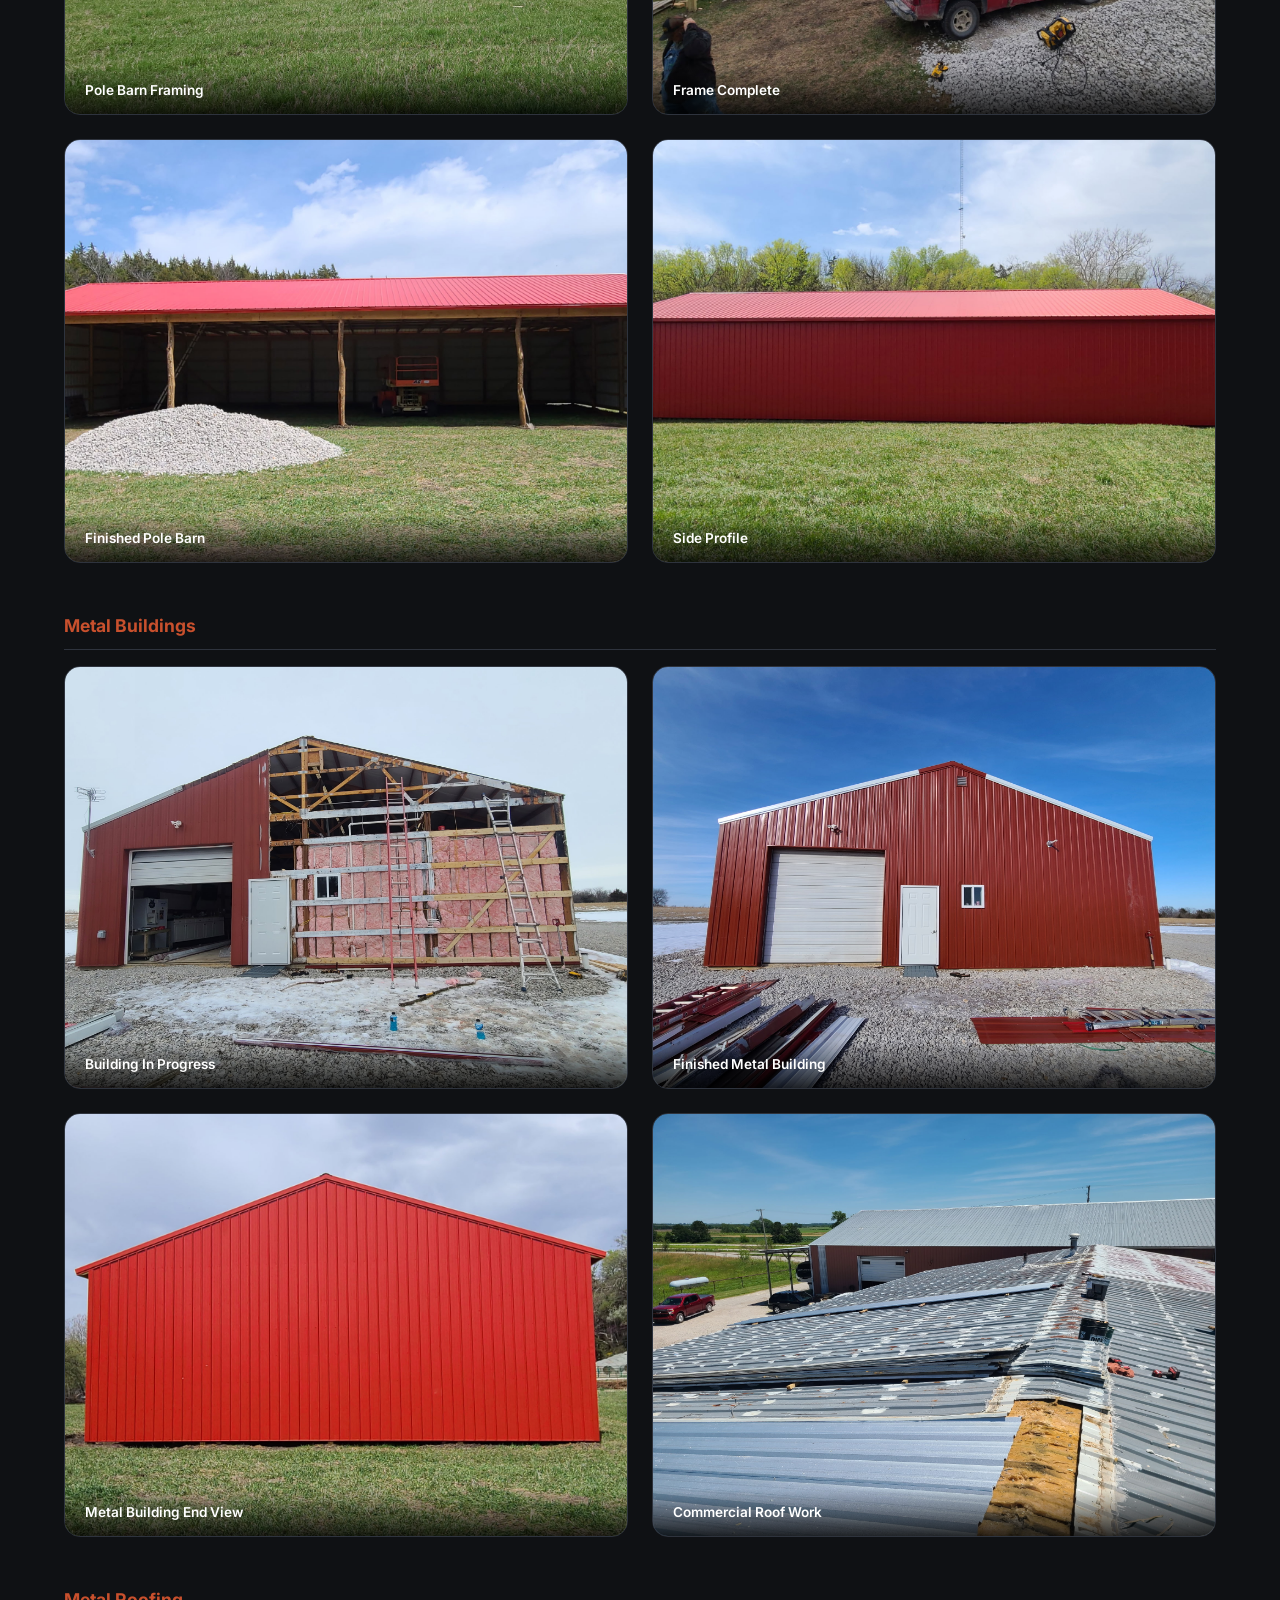
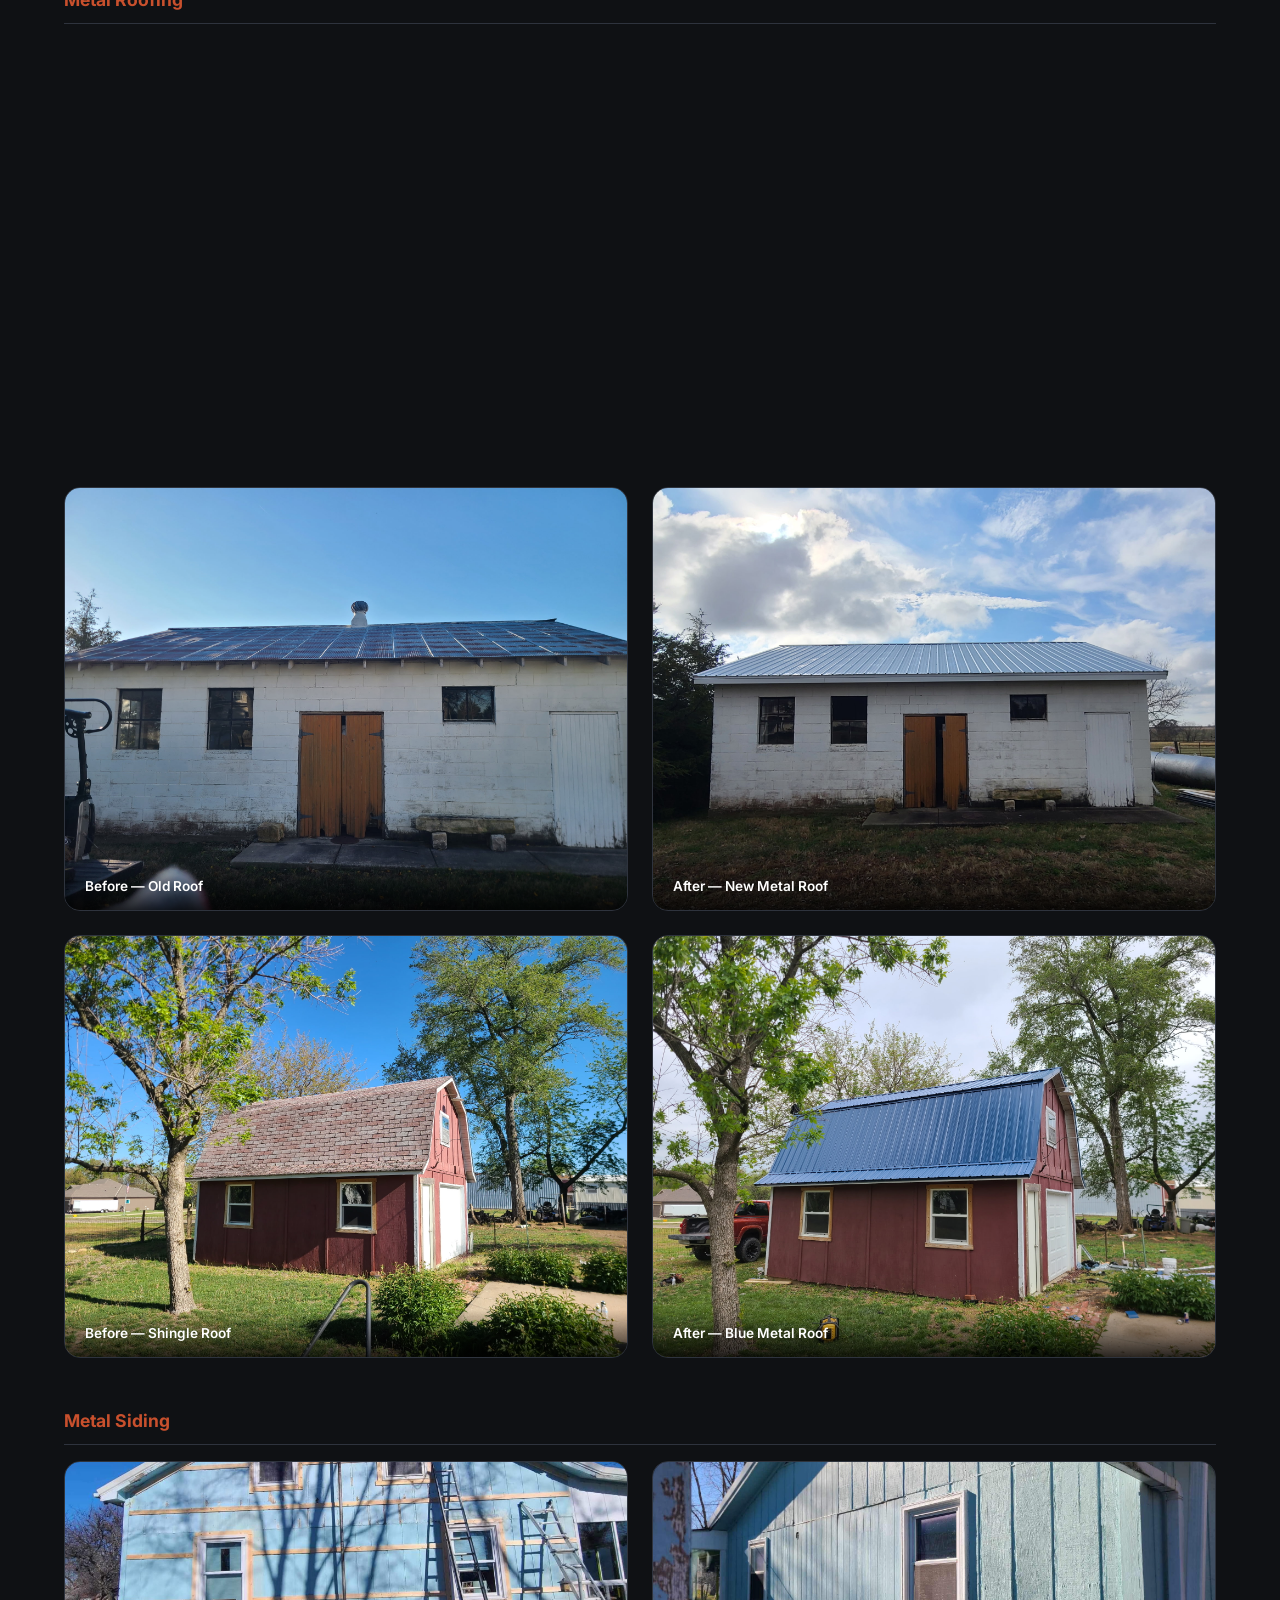
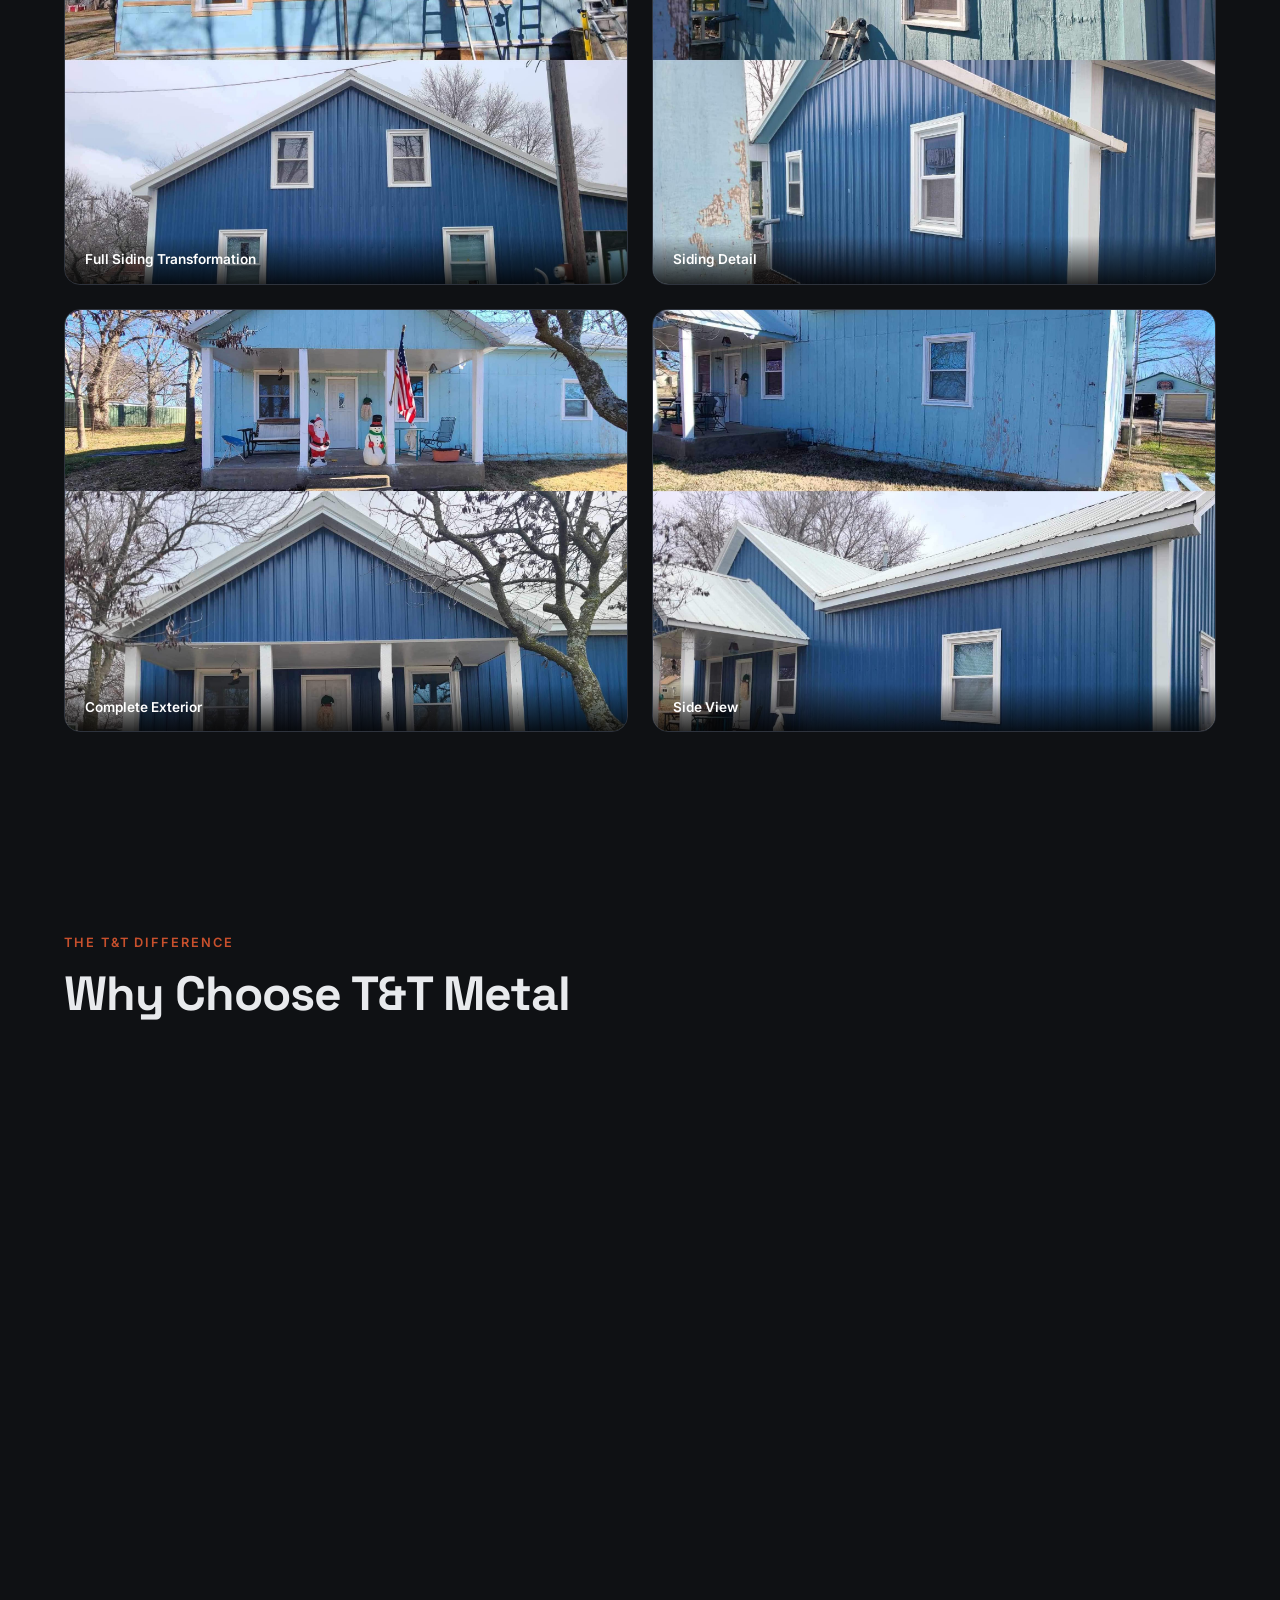
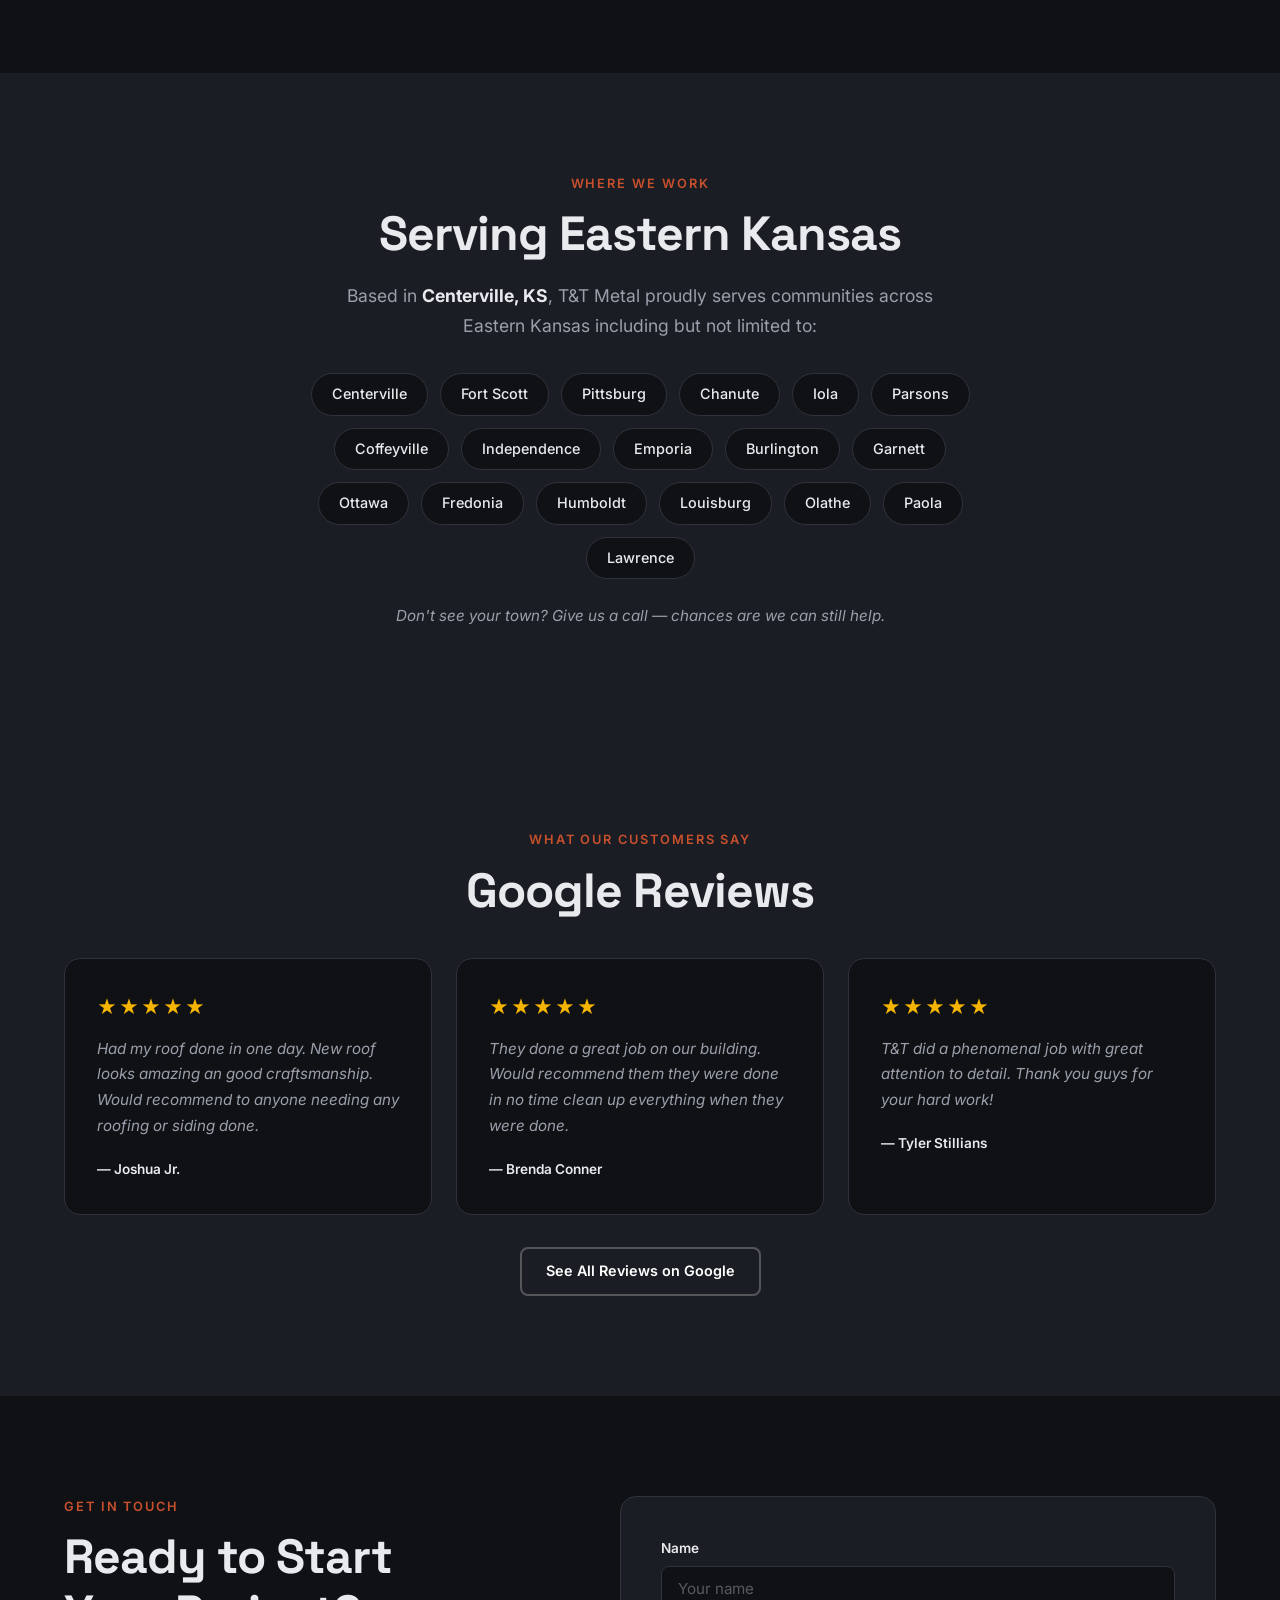
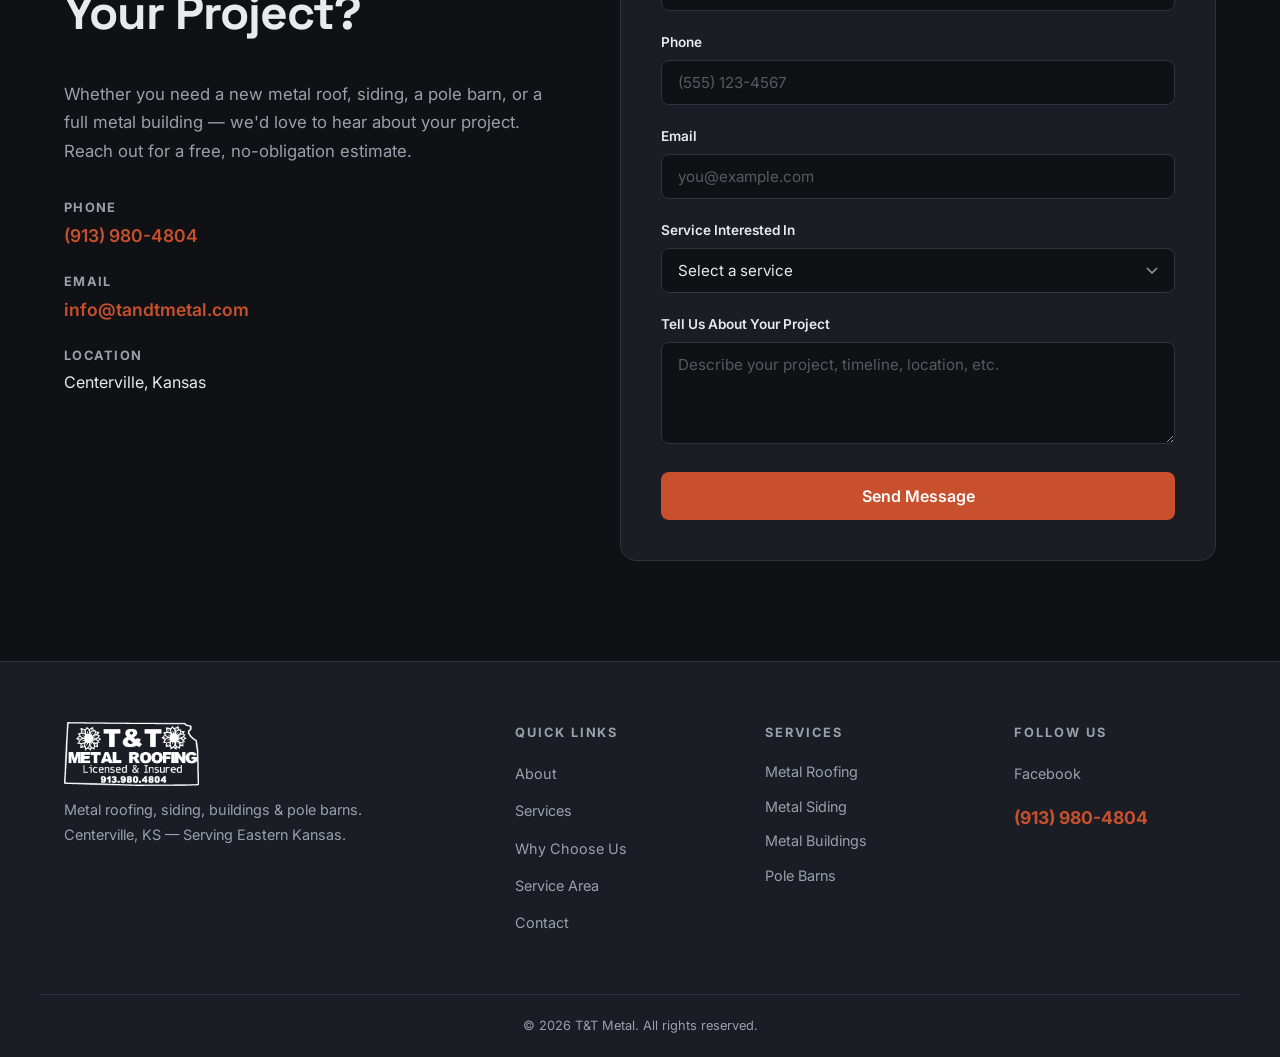
==== commit d1d52999: "Fix sticky call button not showing on mobile, remove email note - Move sticky-call base styles befor" ====
--- a/public/index.html
+++ b/public/index.html
@@ -362,7 +362,7 @@
           <span class="review-author">— Tyler Stillians</span>
         </div>
       </div>
-      <a href="https://www.google.com/maps/place/T%26T+Metal+LLC" target="_blank" rel="noopener" class="btn btn-outline" style="margin-top: 32px;">See All Reviews on Google</a>
+      <a href="https://www.google.com/search?q=T%26T+Metal+LLC+Centerville+KS+reviews" target="_blank" rel="noopener" class="btn btn-outline" style="margin-top: 32px;">See All Reviews on Google</a>
     </div>
   </section>
 
@@ -382,7 +382,6 @@
             <div class="contact-method">
               <strong>Email</strong>
               <a href="mailto:info@tandtmetal.com">info@tandtmetal.com</a>
-              <span class="contact-note">Update with actual email if different</span>
             </div>
             <div class="contact-method">
               <strong>Location</strong>
--- a/public/styles.css
+++ b/public/styles.css
@@ -621,6 +621,31 @@
 .nav-toggle.active span:nth-child(1) { transform: rotate(45deg) translate(5px, 5px); }
 .nav-toggle.active span:nth-child(2) { opacity: 0; }
 .nav-toggle.active span:nth-child(3) { transform: rotate(-45deg) translate(5px, -5px); }
+
+/* ---- STICKY CALL BUTTON ---- */
+.sticky-call {
+  display: none;
+  position: fixed;
+  bottom: 24px;
+  right: 24px;
+  z-index: 999;
+  background: var(--color-accent);
+  color: var(--color-white);
+  border-radius: 100px;
+  padding: 14px 24px;
+  font-size: 0.9rem;
+  font-weight: 700;
+  align-items: center;
+  gap: 10px;
+  box-shadow: 0 4px 20px rgba(200, 80, 45, 0.4);
+  transition: background var(--transition), transform var(--transition);
+  text-decoration: none;
+}
+.sticky-call:hover {
+  background: var(--color-accent-hover);
+  transform: translateY(-2px);
+}
+.sticky-call svg { flex-shrink: 0; }
 
 /* ---- RESPONSIVE ---- */
 @media (max-width: 900px) {
@@ -684,31 +709,6 @@
   .area-tags span { padding: 6px 14px; font-size: 0.8rem; }
 }
 
-/* ---- STICKY CALL BUTTON ---- */
-.sticky-call {
-  display: none;
-  position: fixed;
-  bottom: 24px;
-  right: 24px;
-  z-index: 999;
-  background: var(--color-accent);
-  color: var(--color-white);
-  border-radius: 100px;
-  padding: 14px 24px;
-  font-size: 0.9rem;
-  font-weight: 700;
-  align-items: center;
-  gap: 10px;
-  box-shadow: 0 4px 20px rgba(200, 80, 45, 0.4);
-  transition: background var(--transition), transform var(--transition);
-  text-decoration: none;
-}
-.sticky-call:hover {
-  background: var(--color-accent-hover);
-  transform: translateY(-2px);
-}
-.sticky-call svg { flex-shrink: 0; }
-
 /* ---- FOOTER SOCIAL ---- */
 .footer-social h4 {
   font-size: 0.8rem;
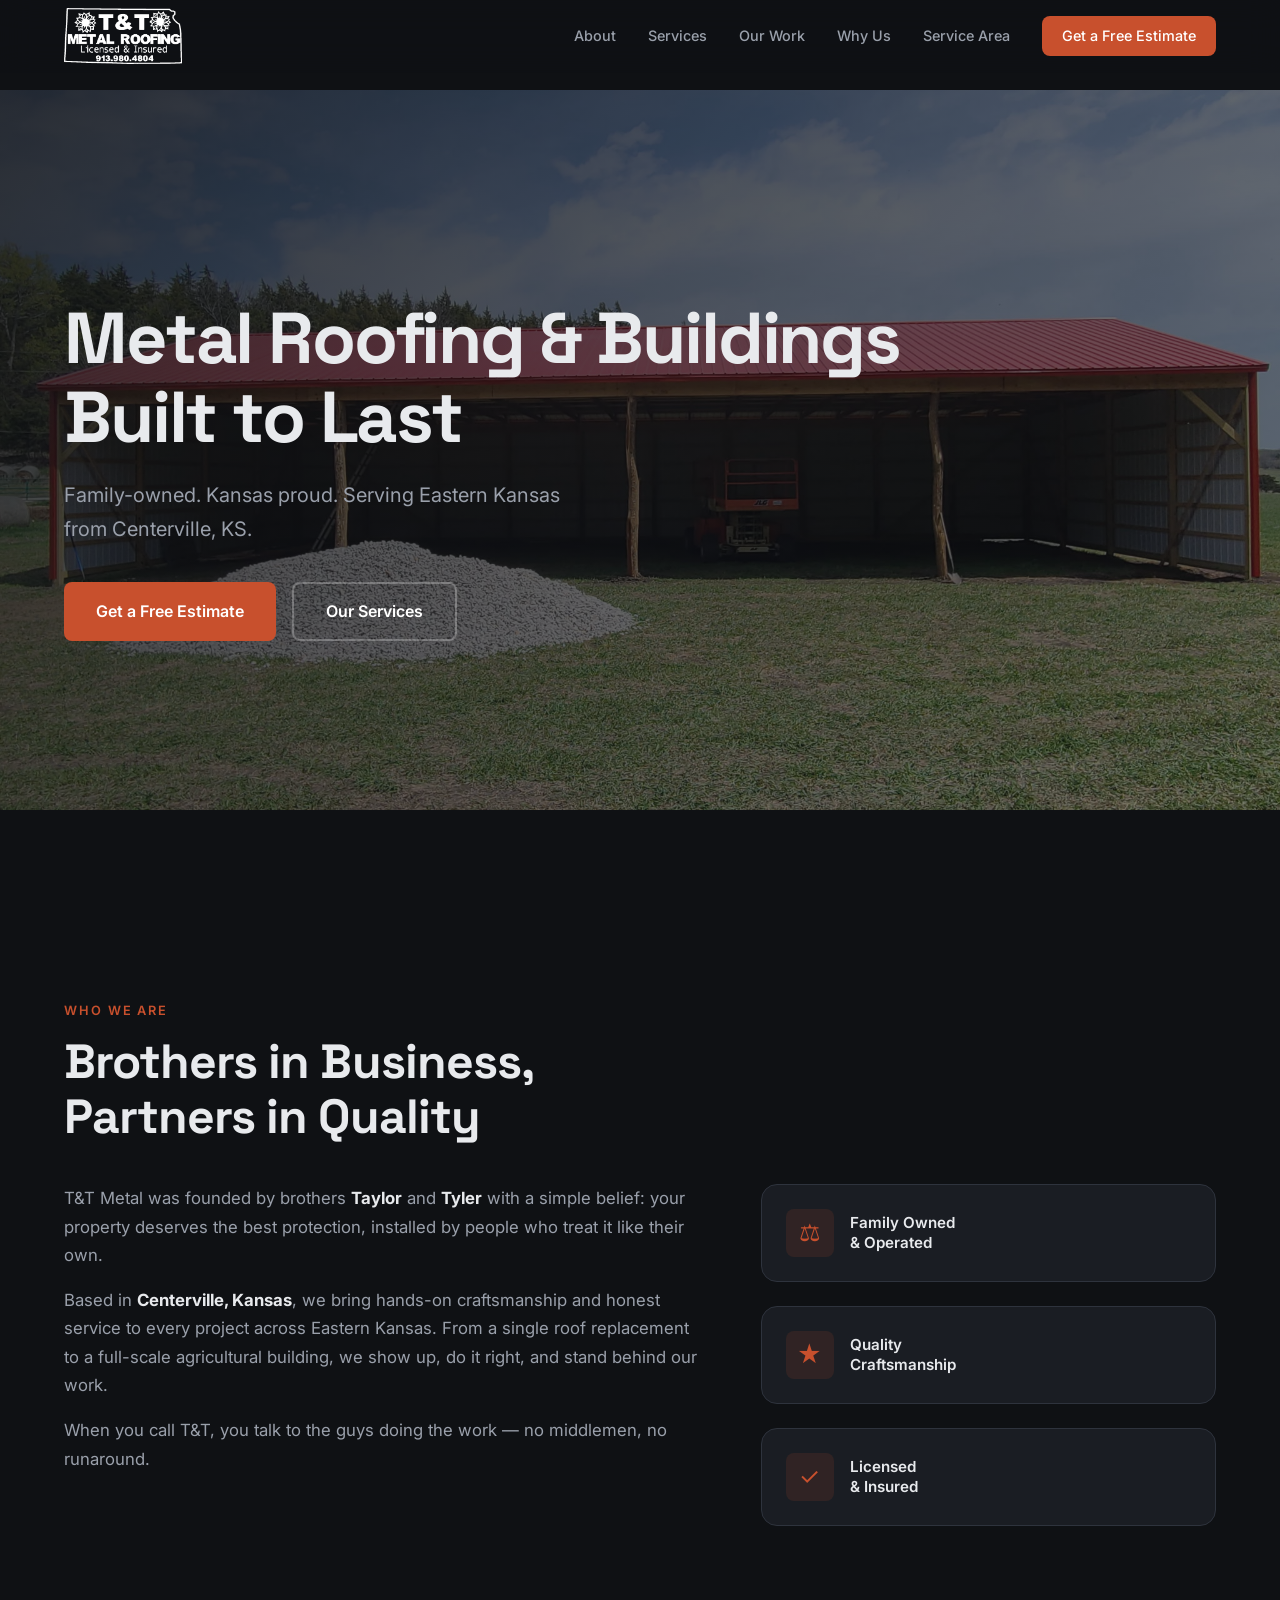
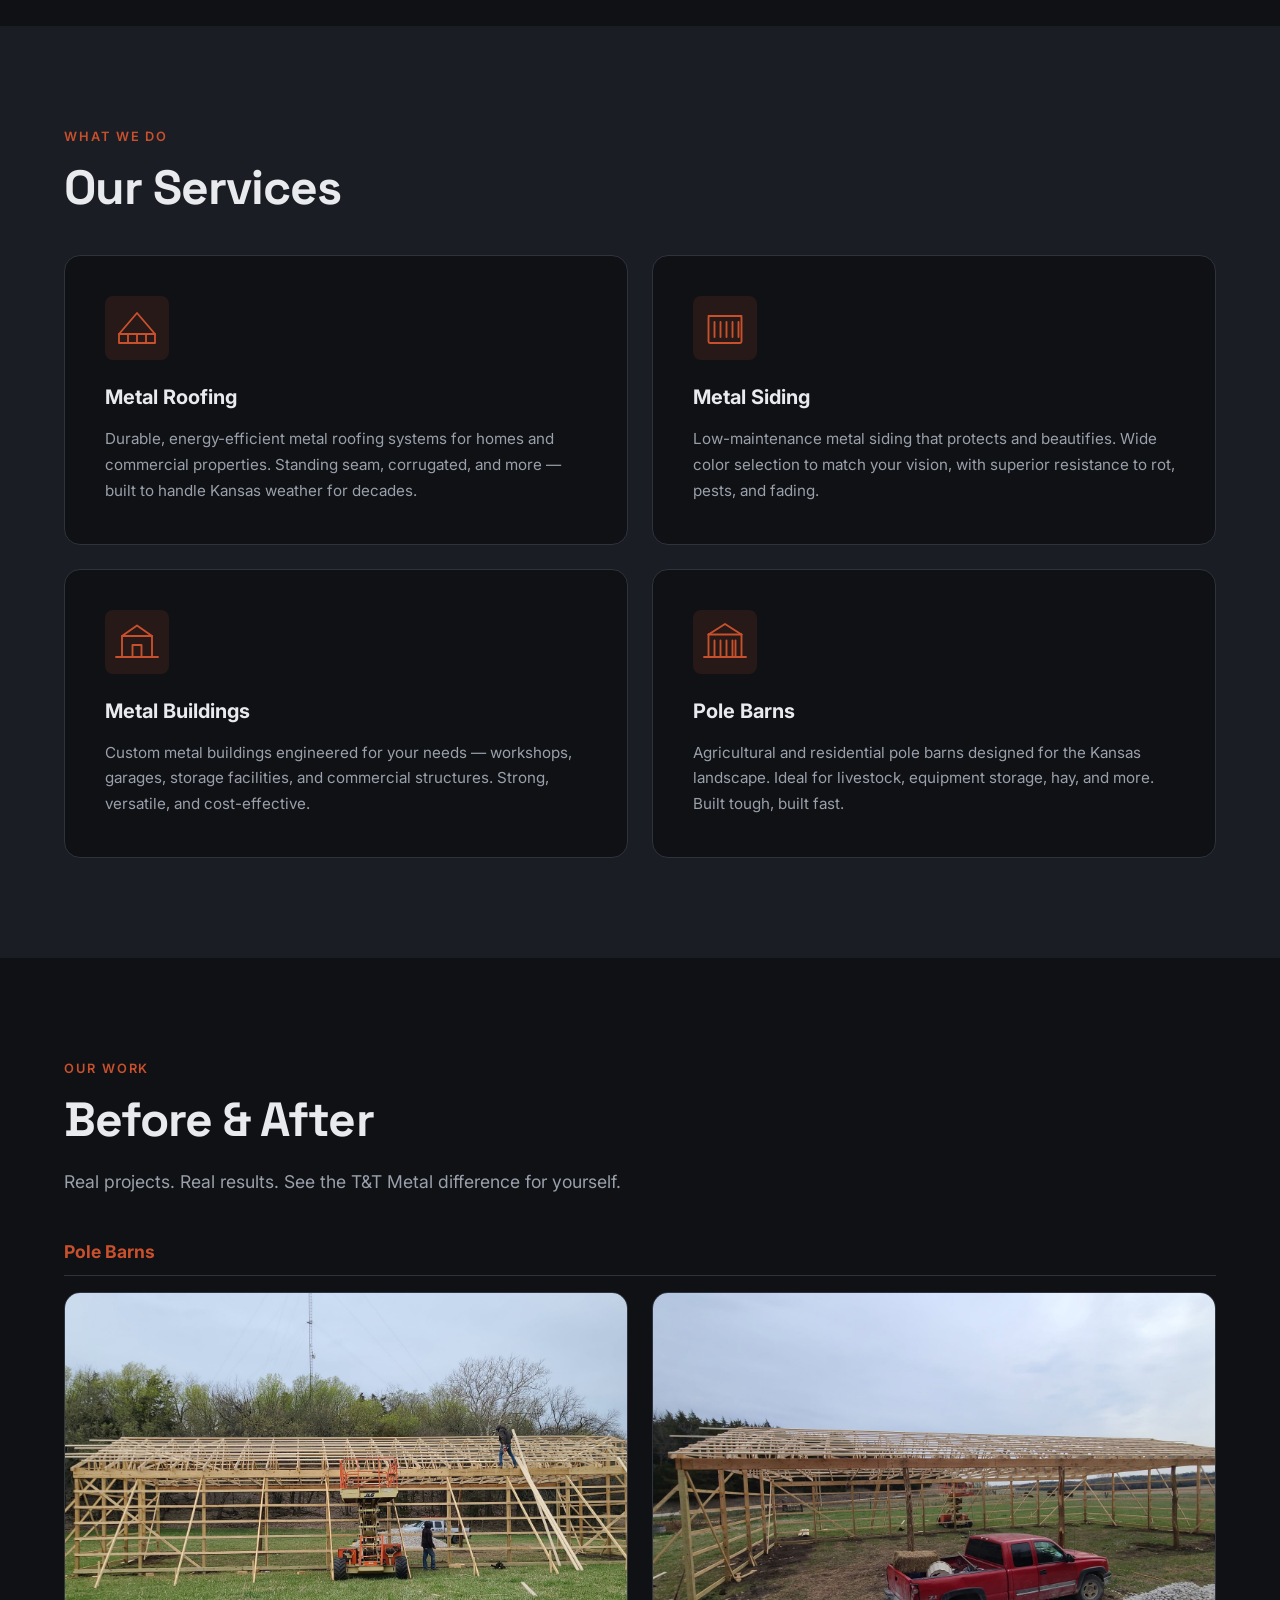
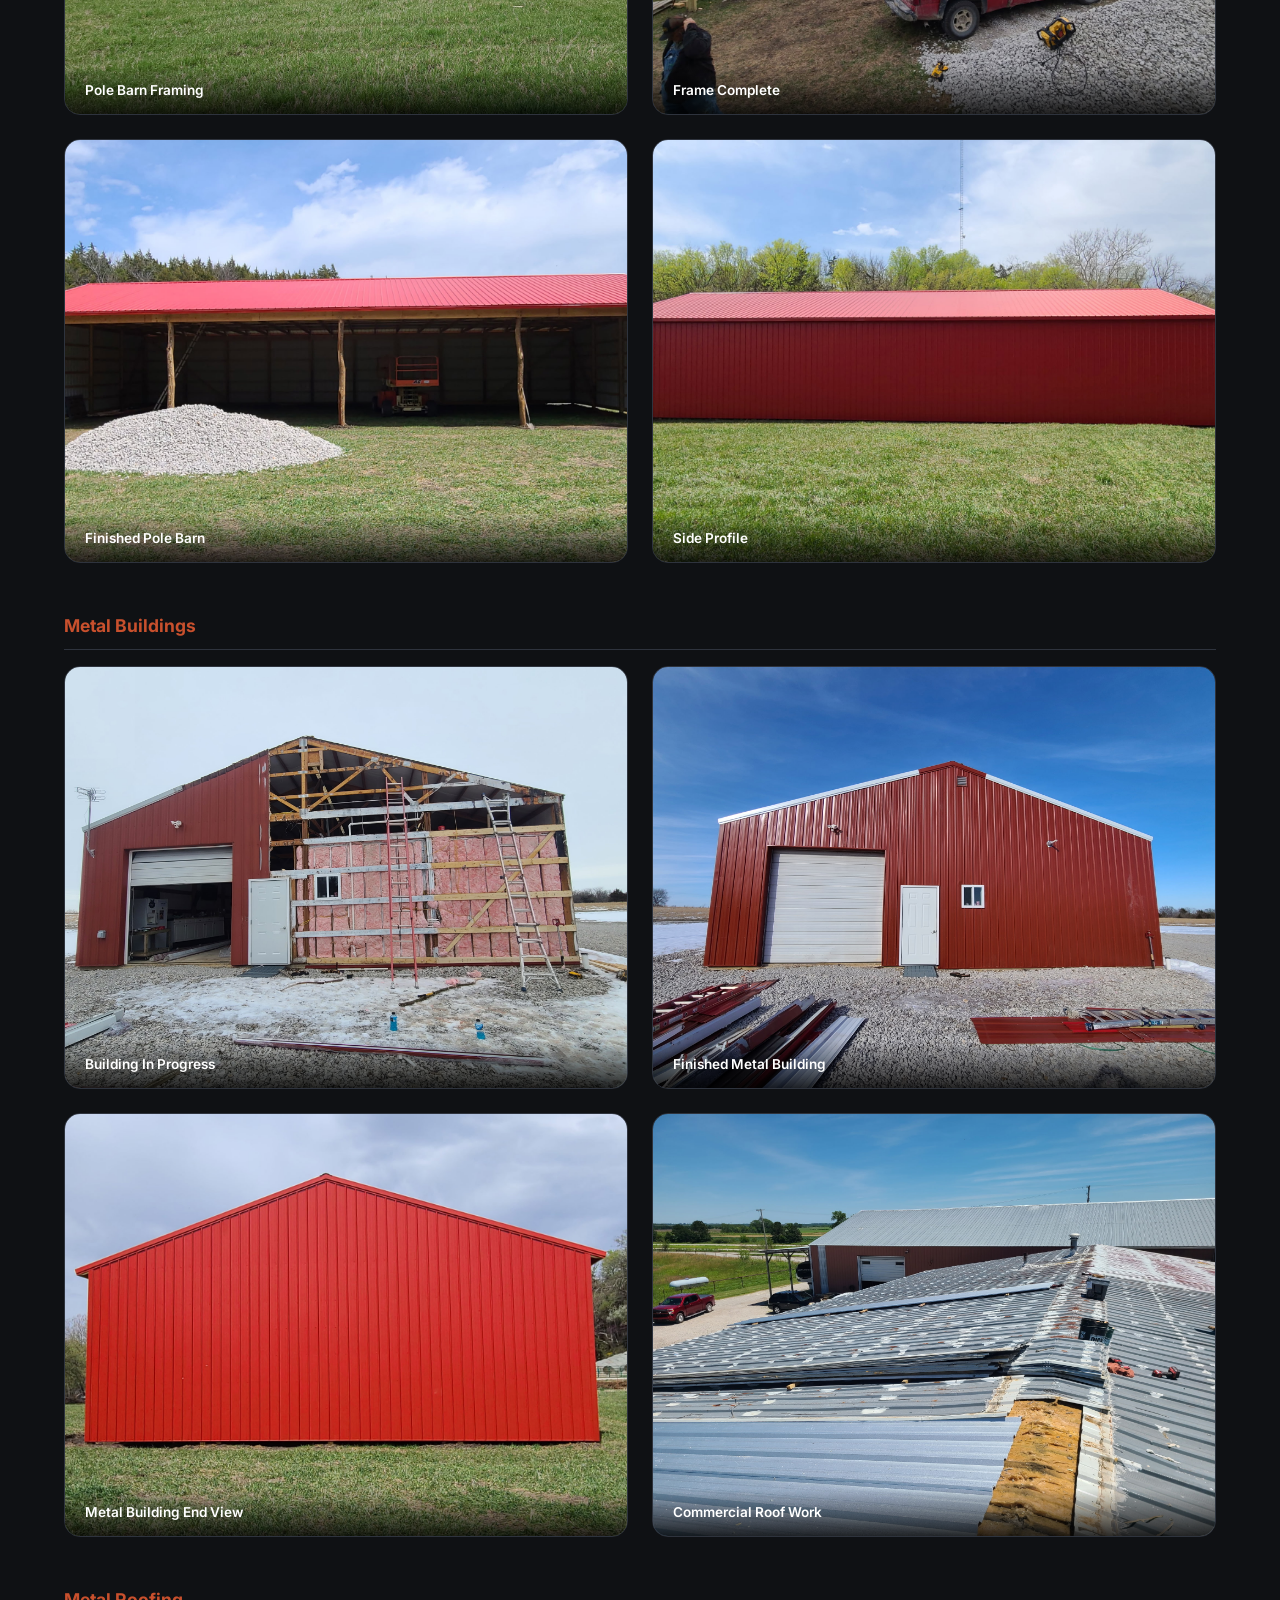
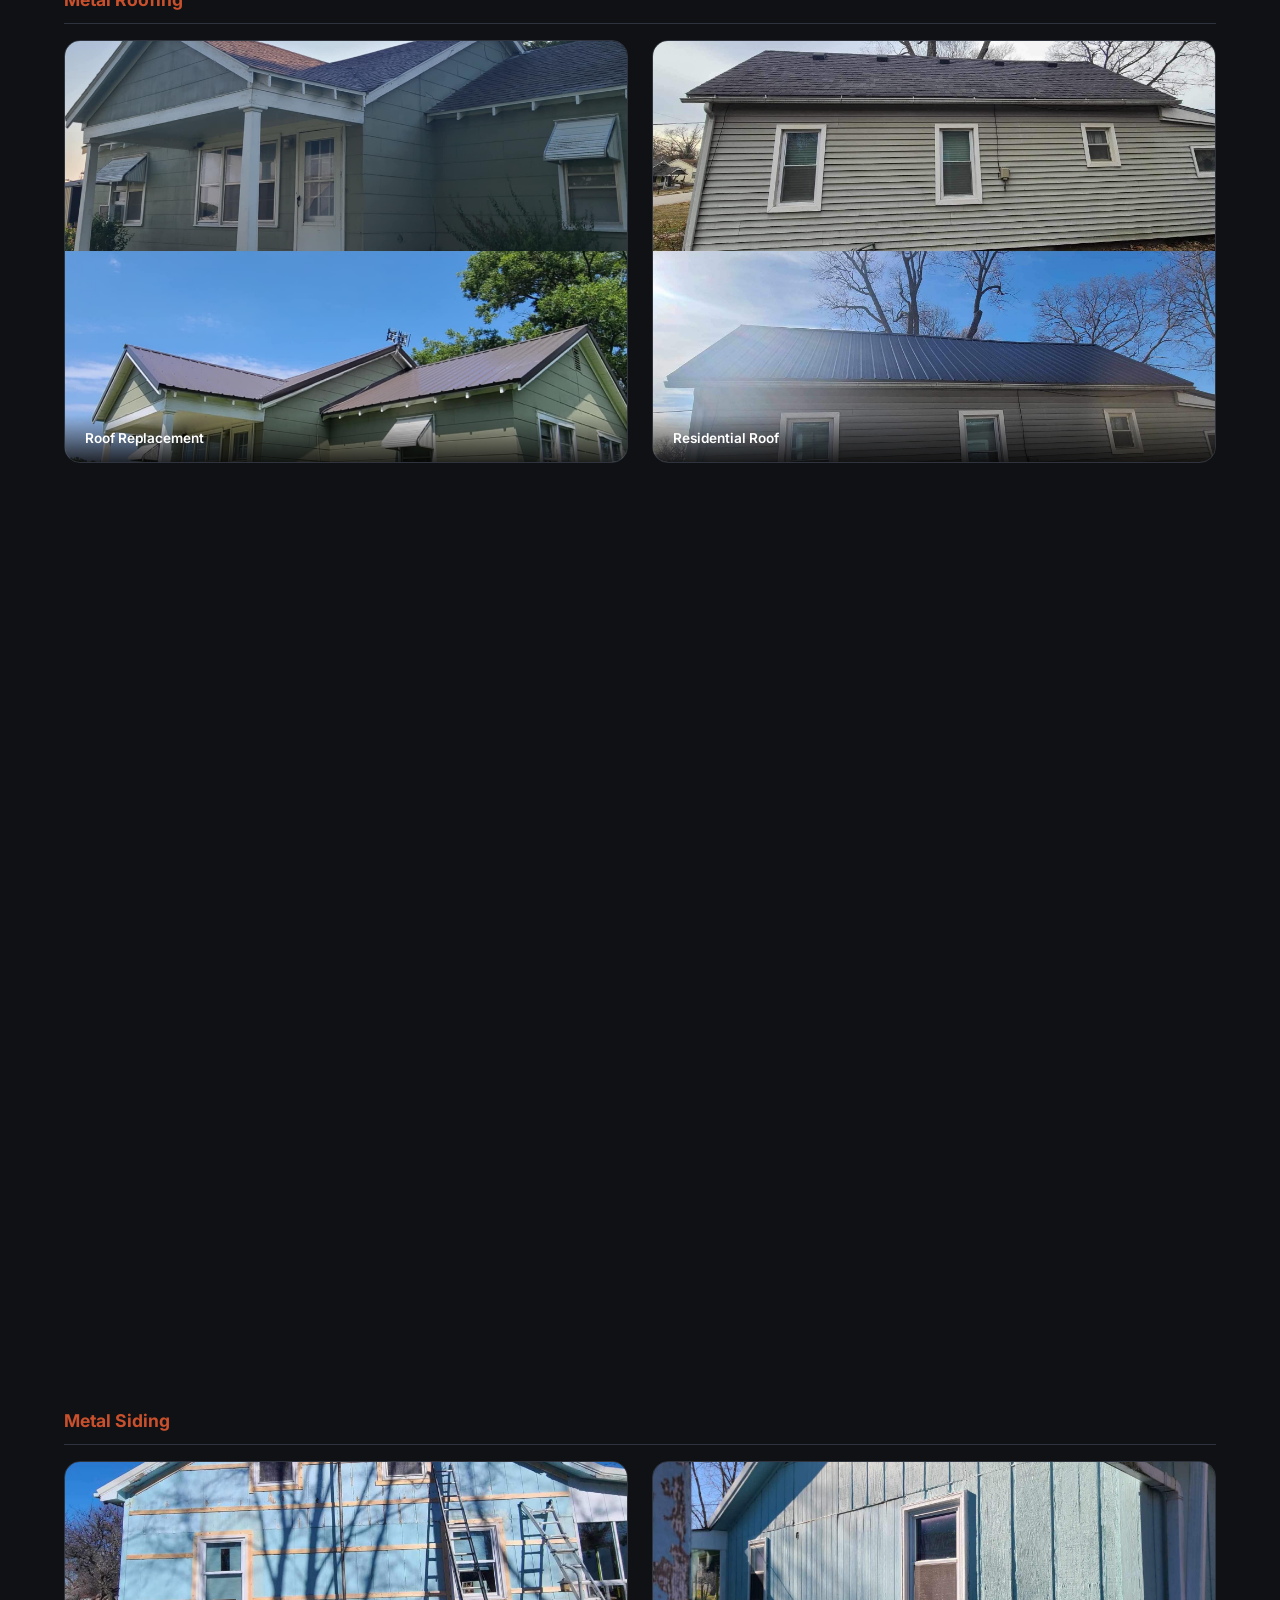
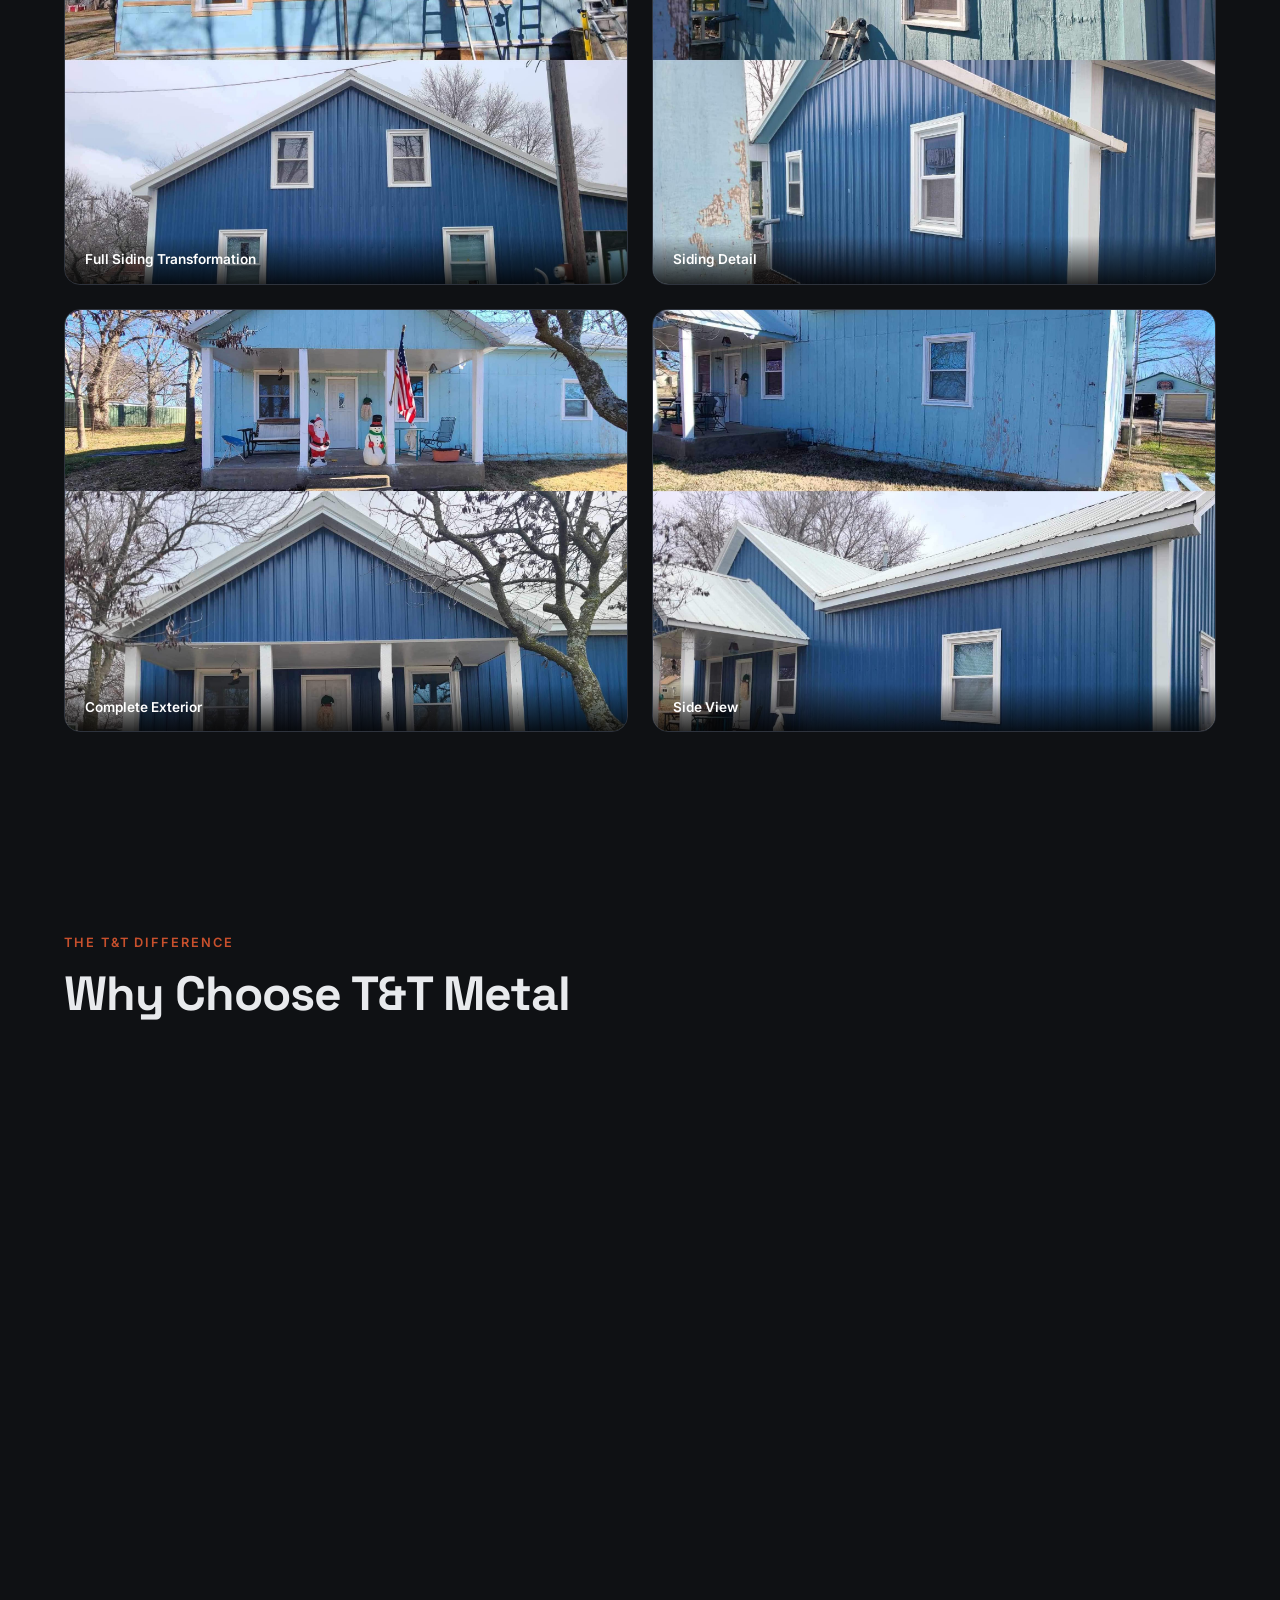
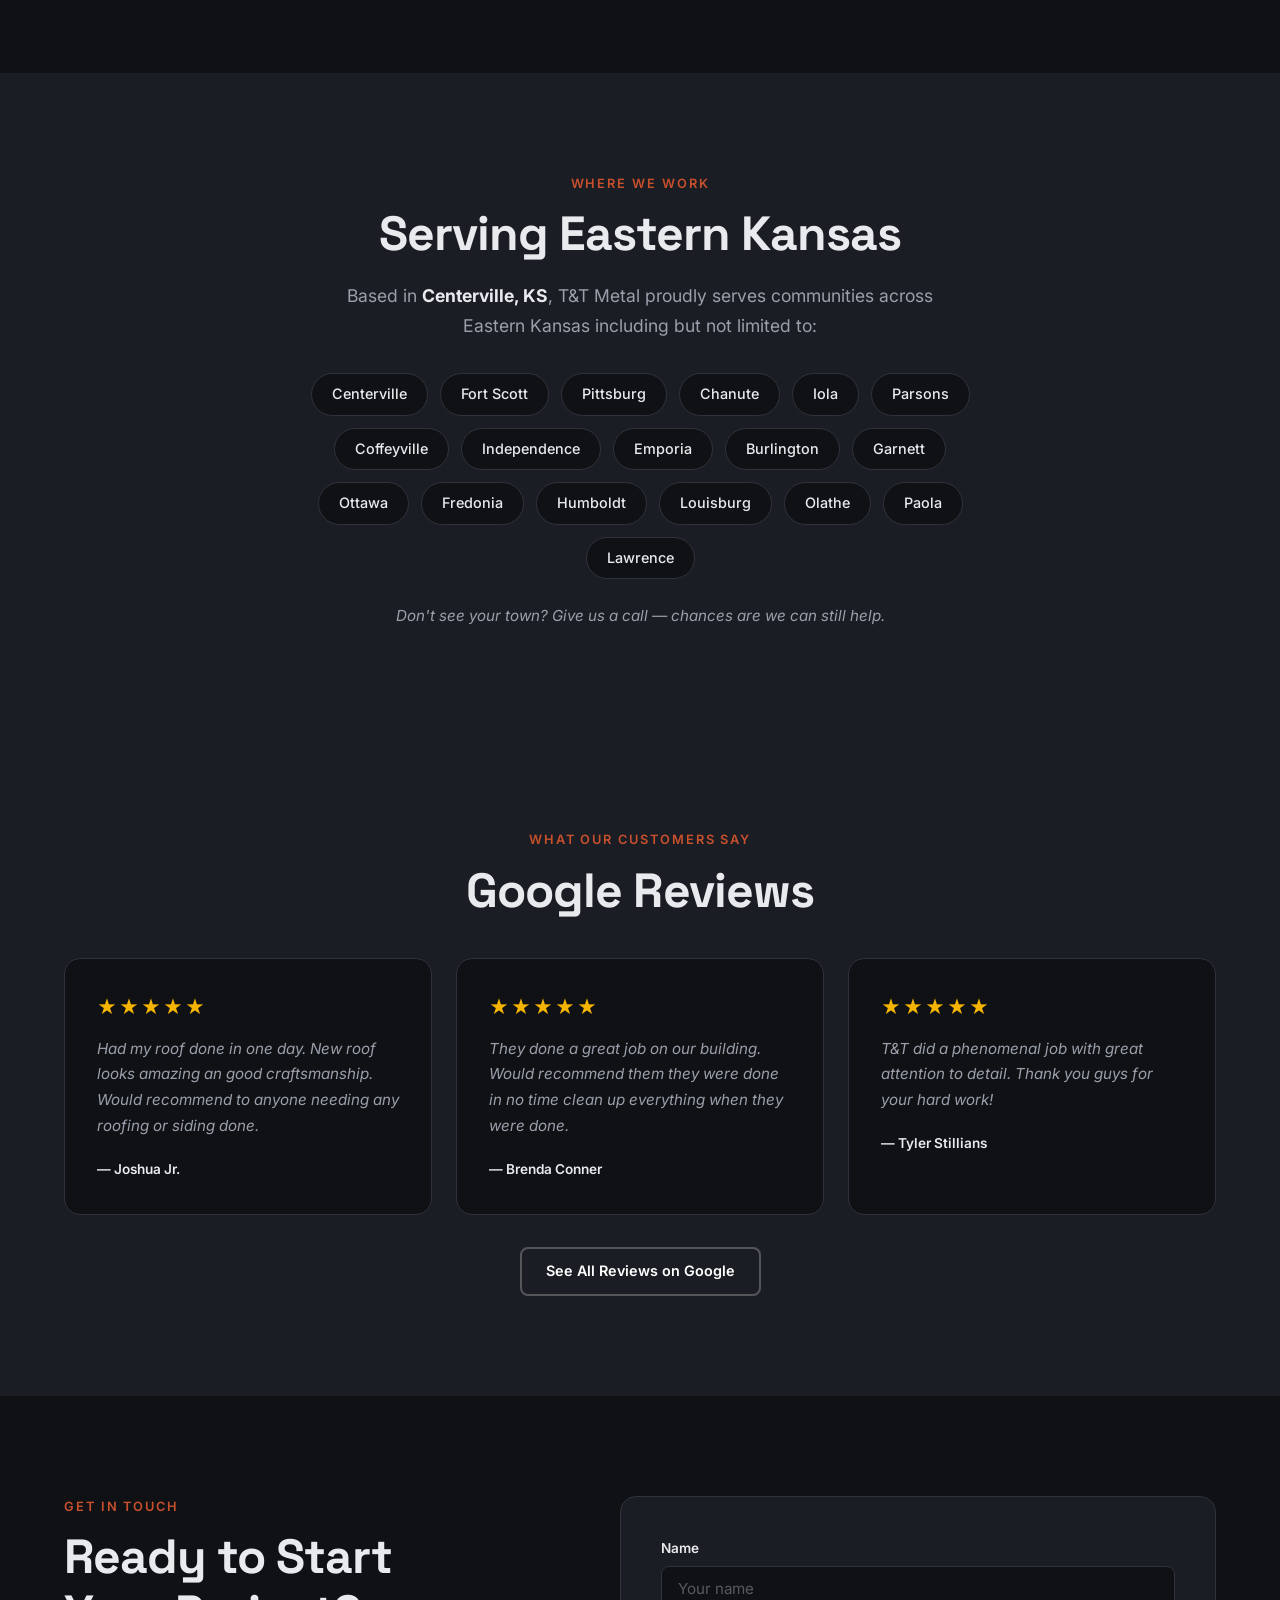
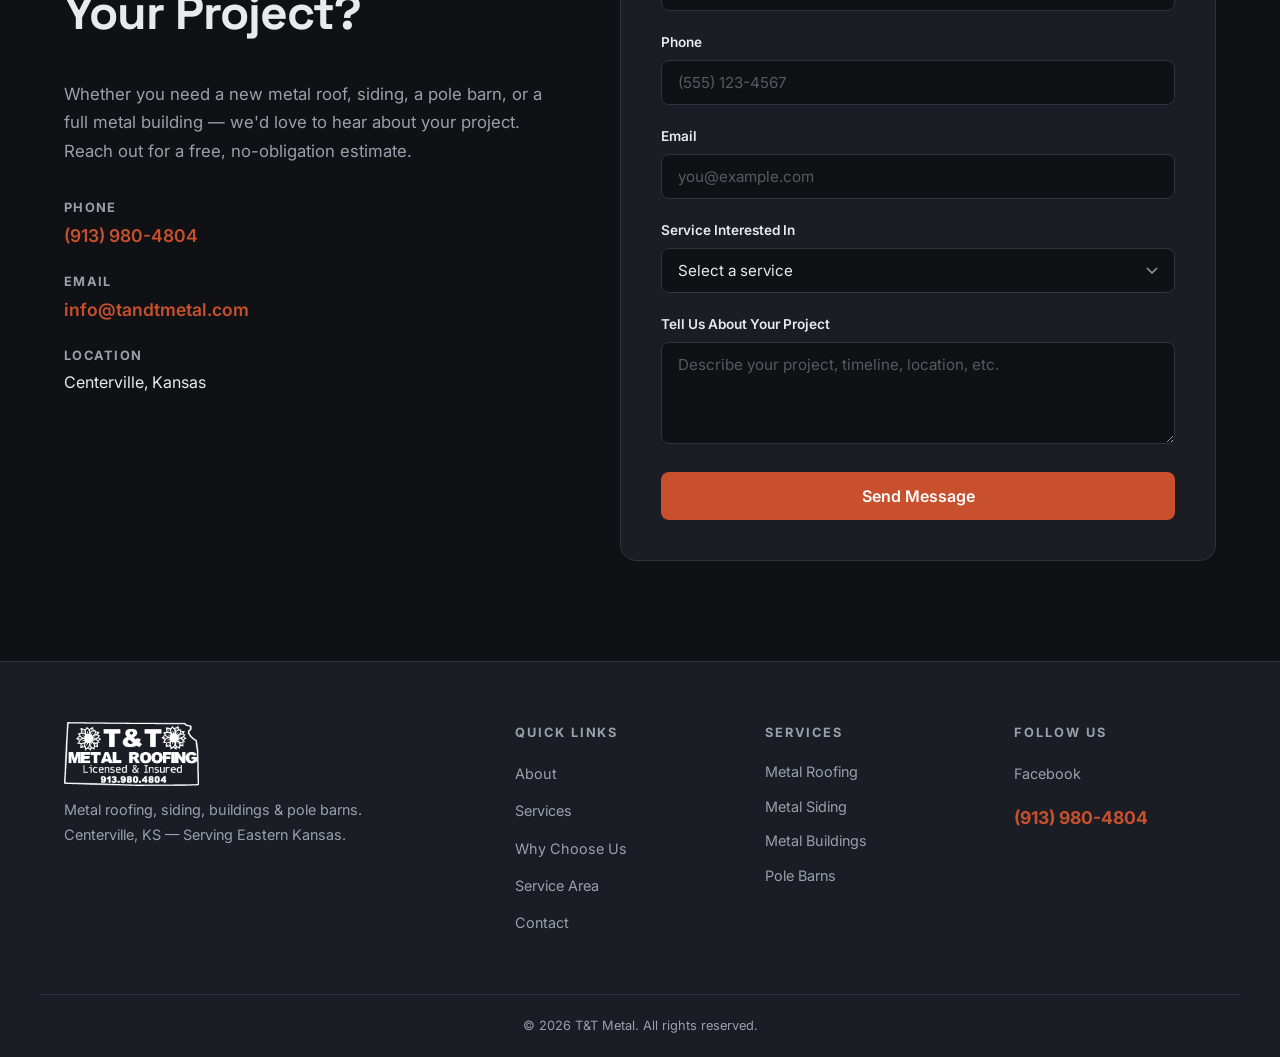
==== commit ff096a45: "Use stable Google Business link for reviews and sameAs Co-Authored-By: Claude Opus 4.6 (1M context) " ====
--- a/public/index.html
+++ b/public/index.html
@@ -51,7 +51,7 @@
       { "@type": "Person", "name": "Taylor" },
       { "@type": "Person", "name": "Tyler" }
     ],
-    "sameAs": ["https://www.facebook.com/tandtmetal"]
+    "sameAs": ["https://www.facebook.com/tandtmetal", "https://g.page/r/CdmYf-Us5klBEBM"]
   }
   </script>
 </head>
@@ -362,7 +362,7 @@
           <span class="review-author">— Tyler Stillians</span>
         </div>
       </div>
-      <a href="https://www.google.com/search?q=T%26T+Metal+LLC+Centerville+KS+reviews" target="_blank" rel="noopener" class="btn btn-outline" style="margin-top: 32px;">See All Reviews on Google</a>
+      <a href="https://g.page/r/CdmYf-Us5klBEBM/review" target="_blank" rel="noopener" class="btn btn-outline" style="margin-top: 32px;">See All Reviews on Google</a>
     </div>
   </section>
 
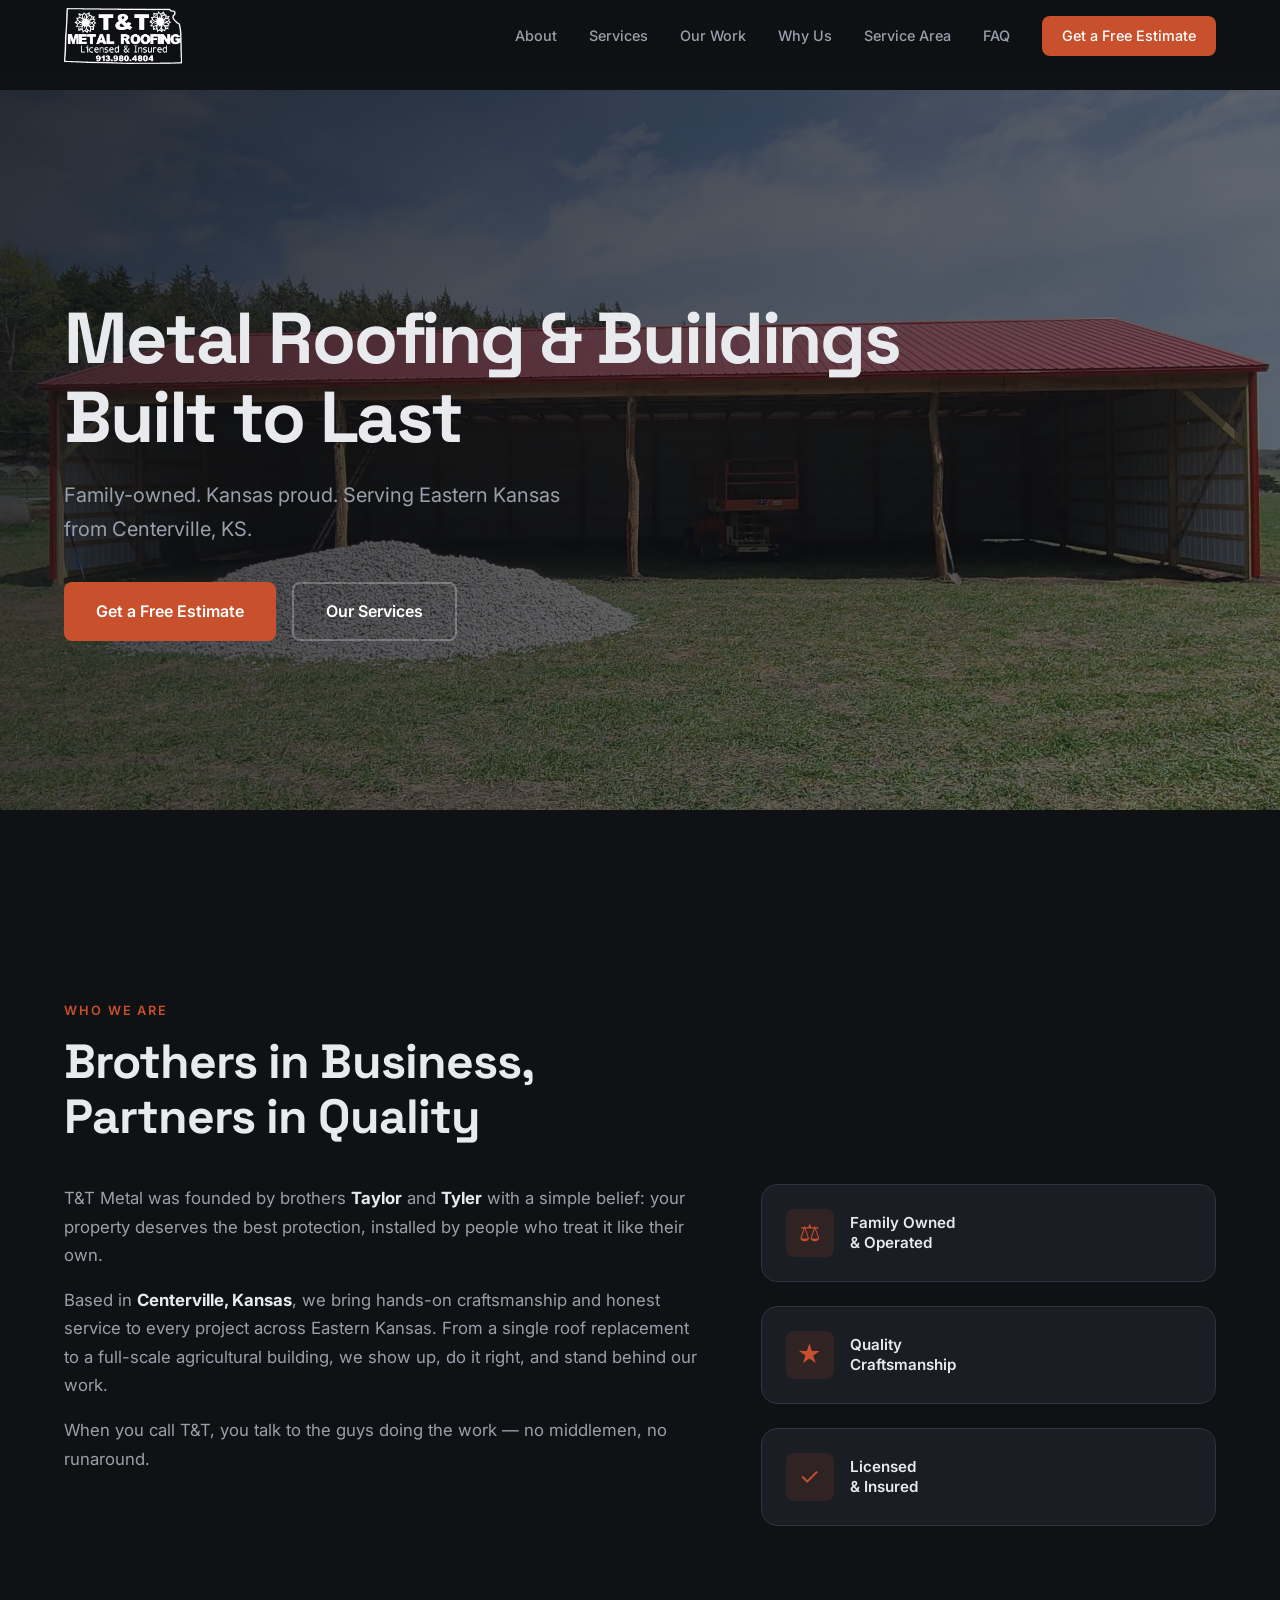
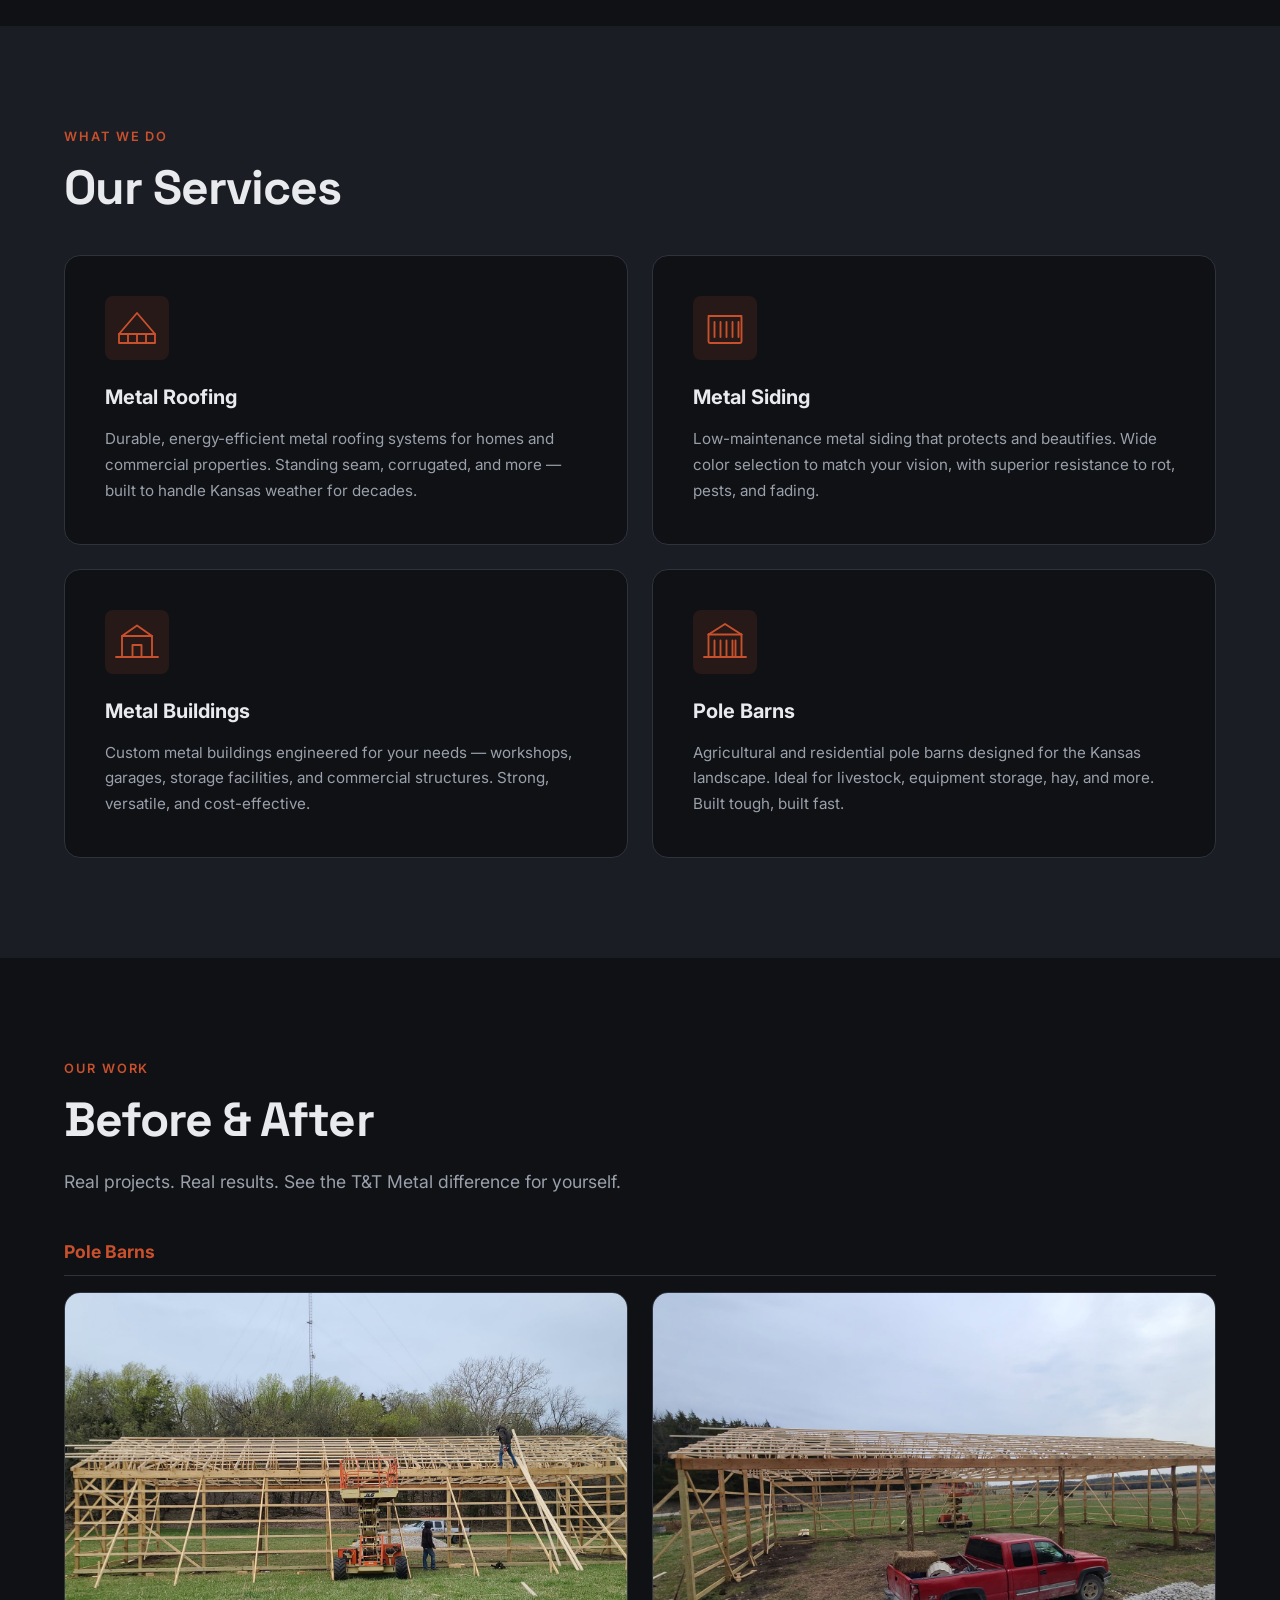
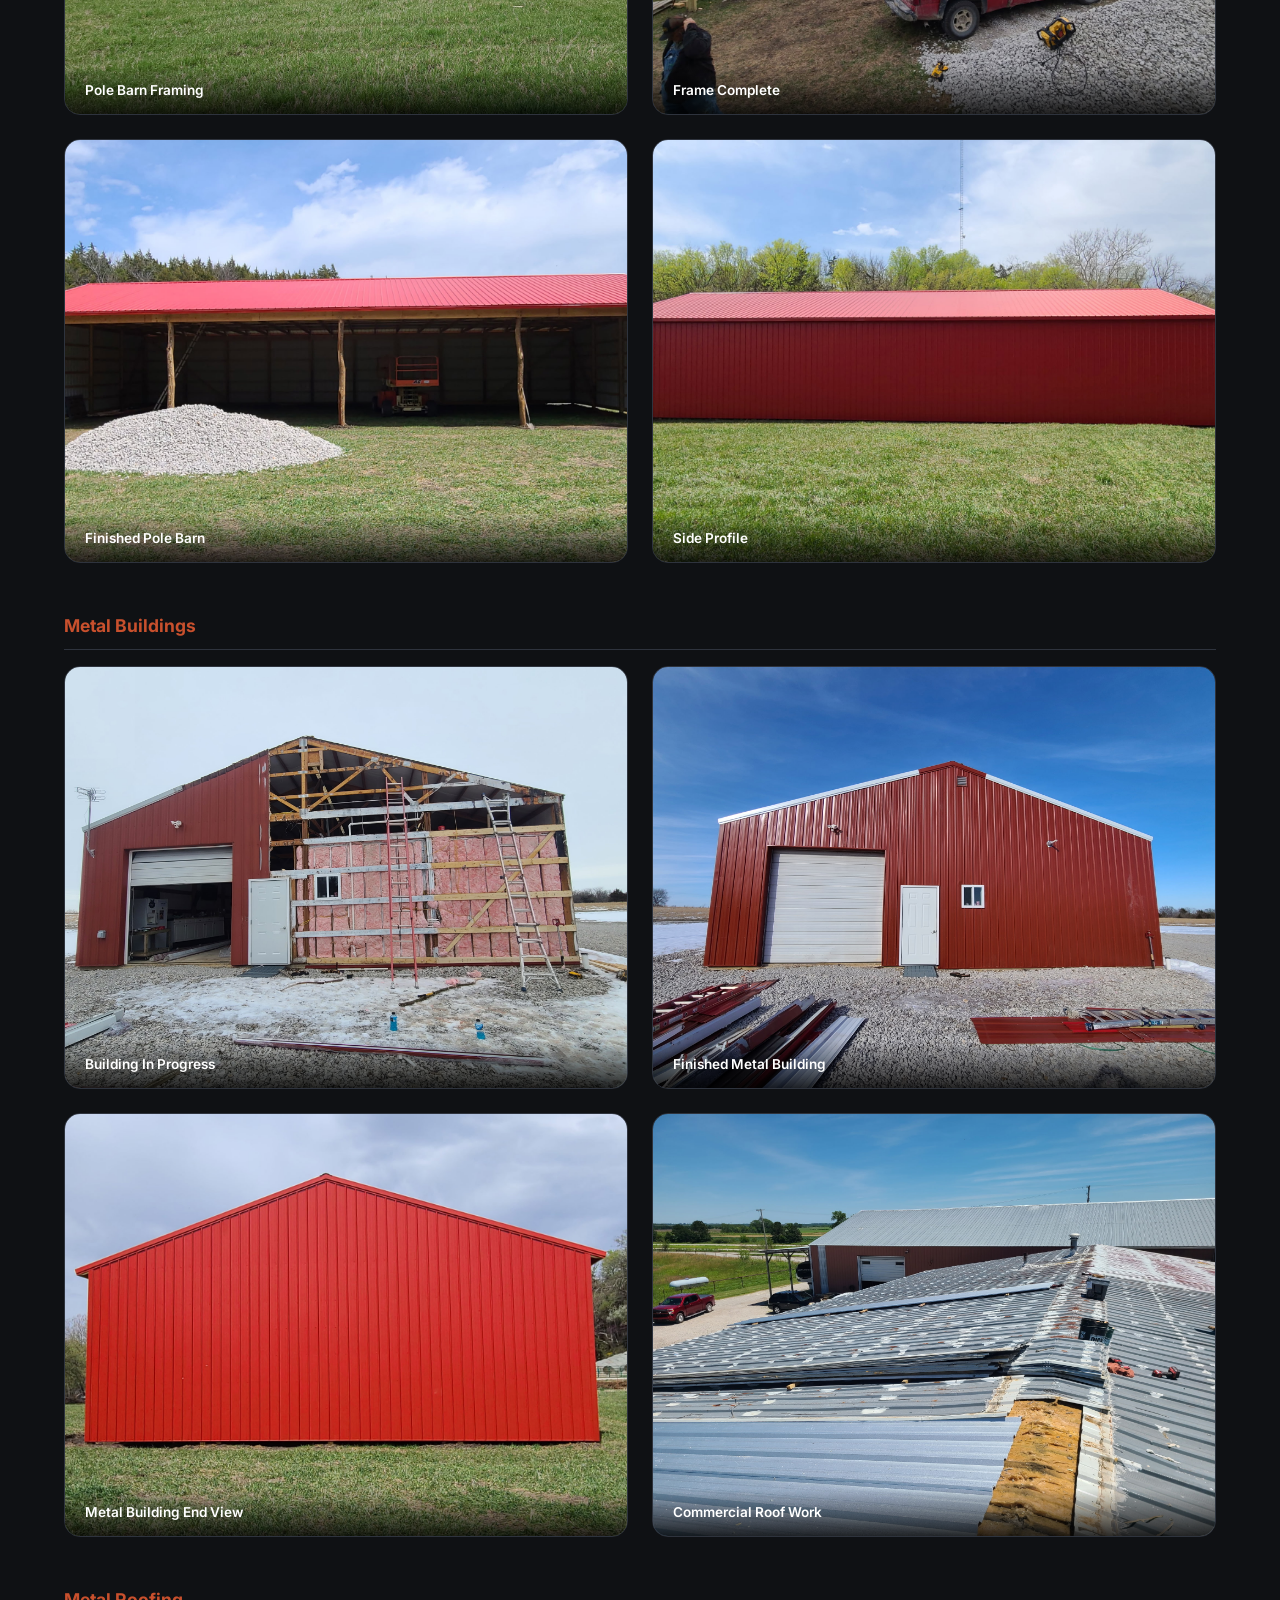
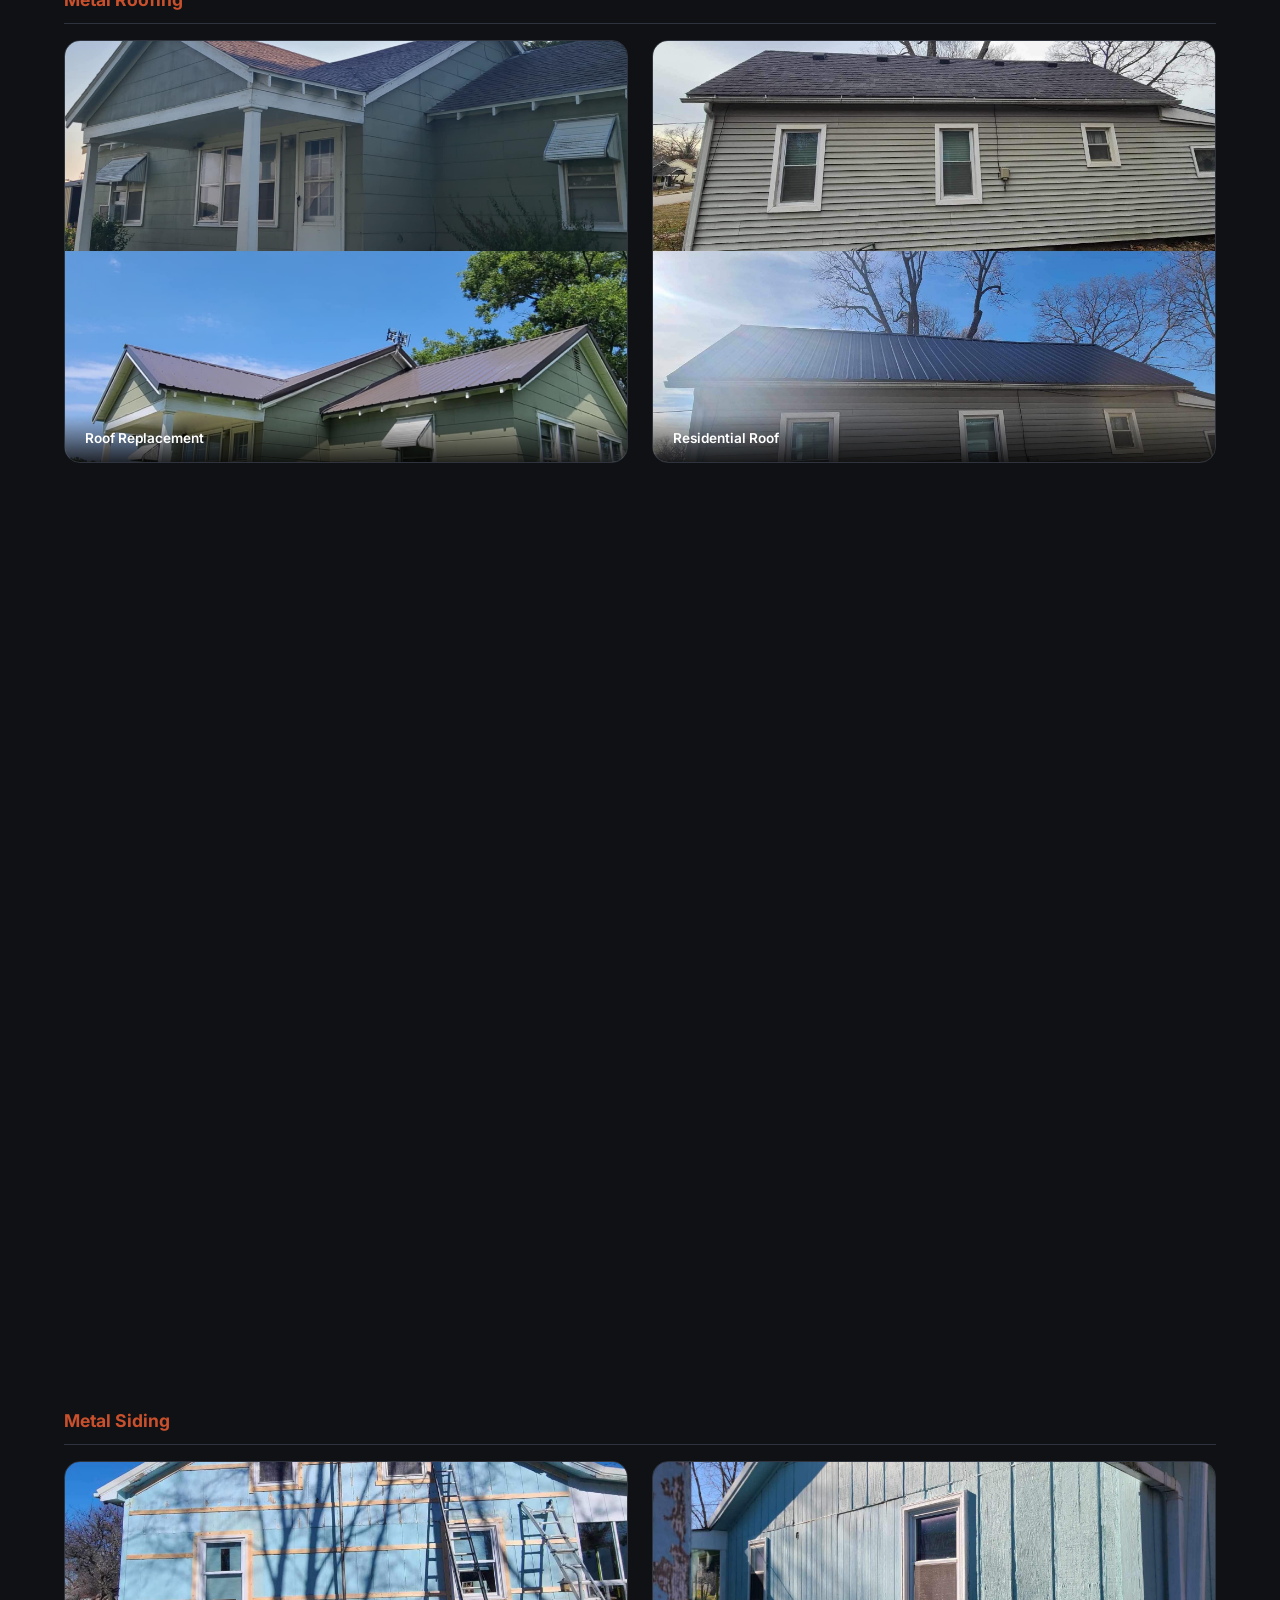
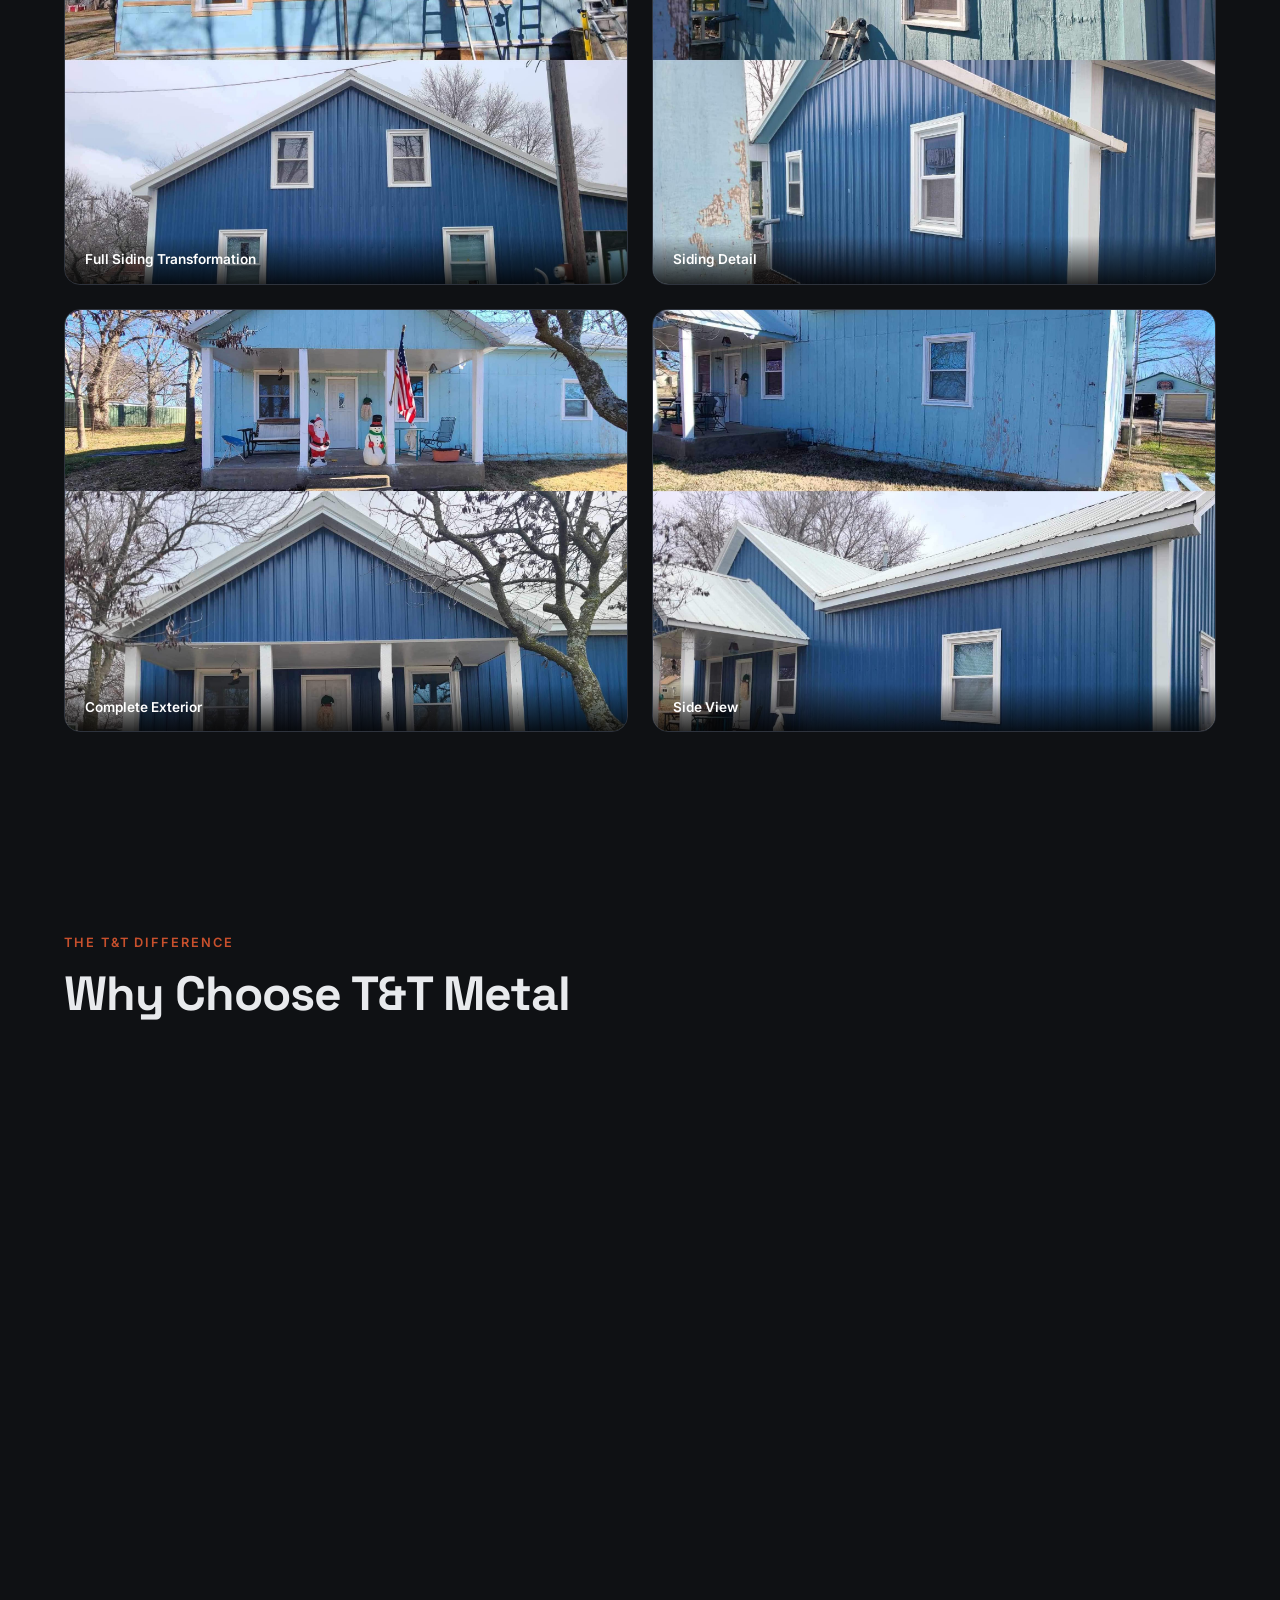
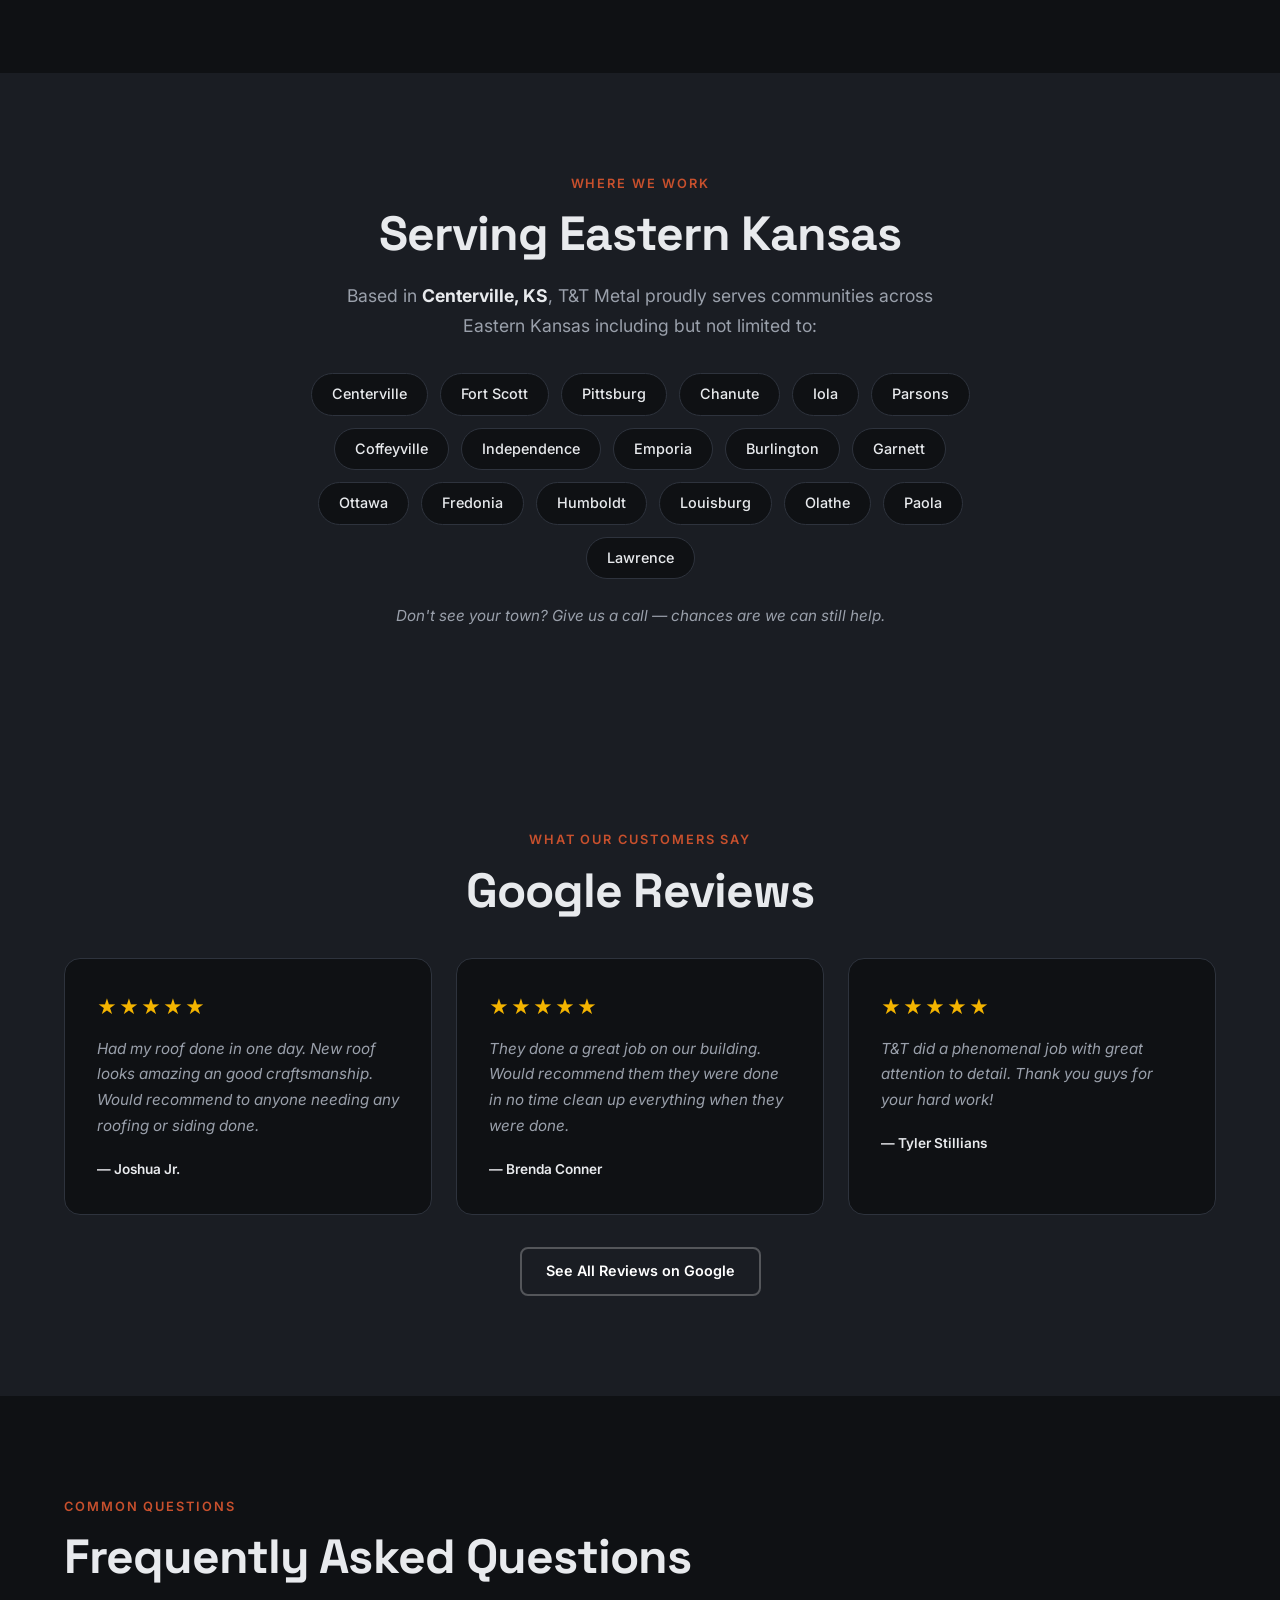
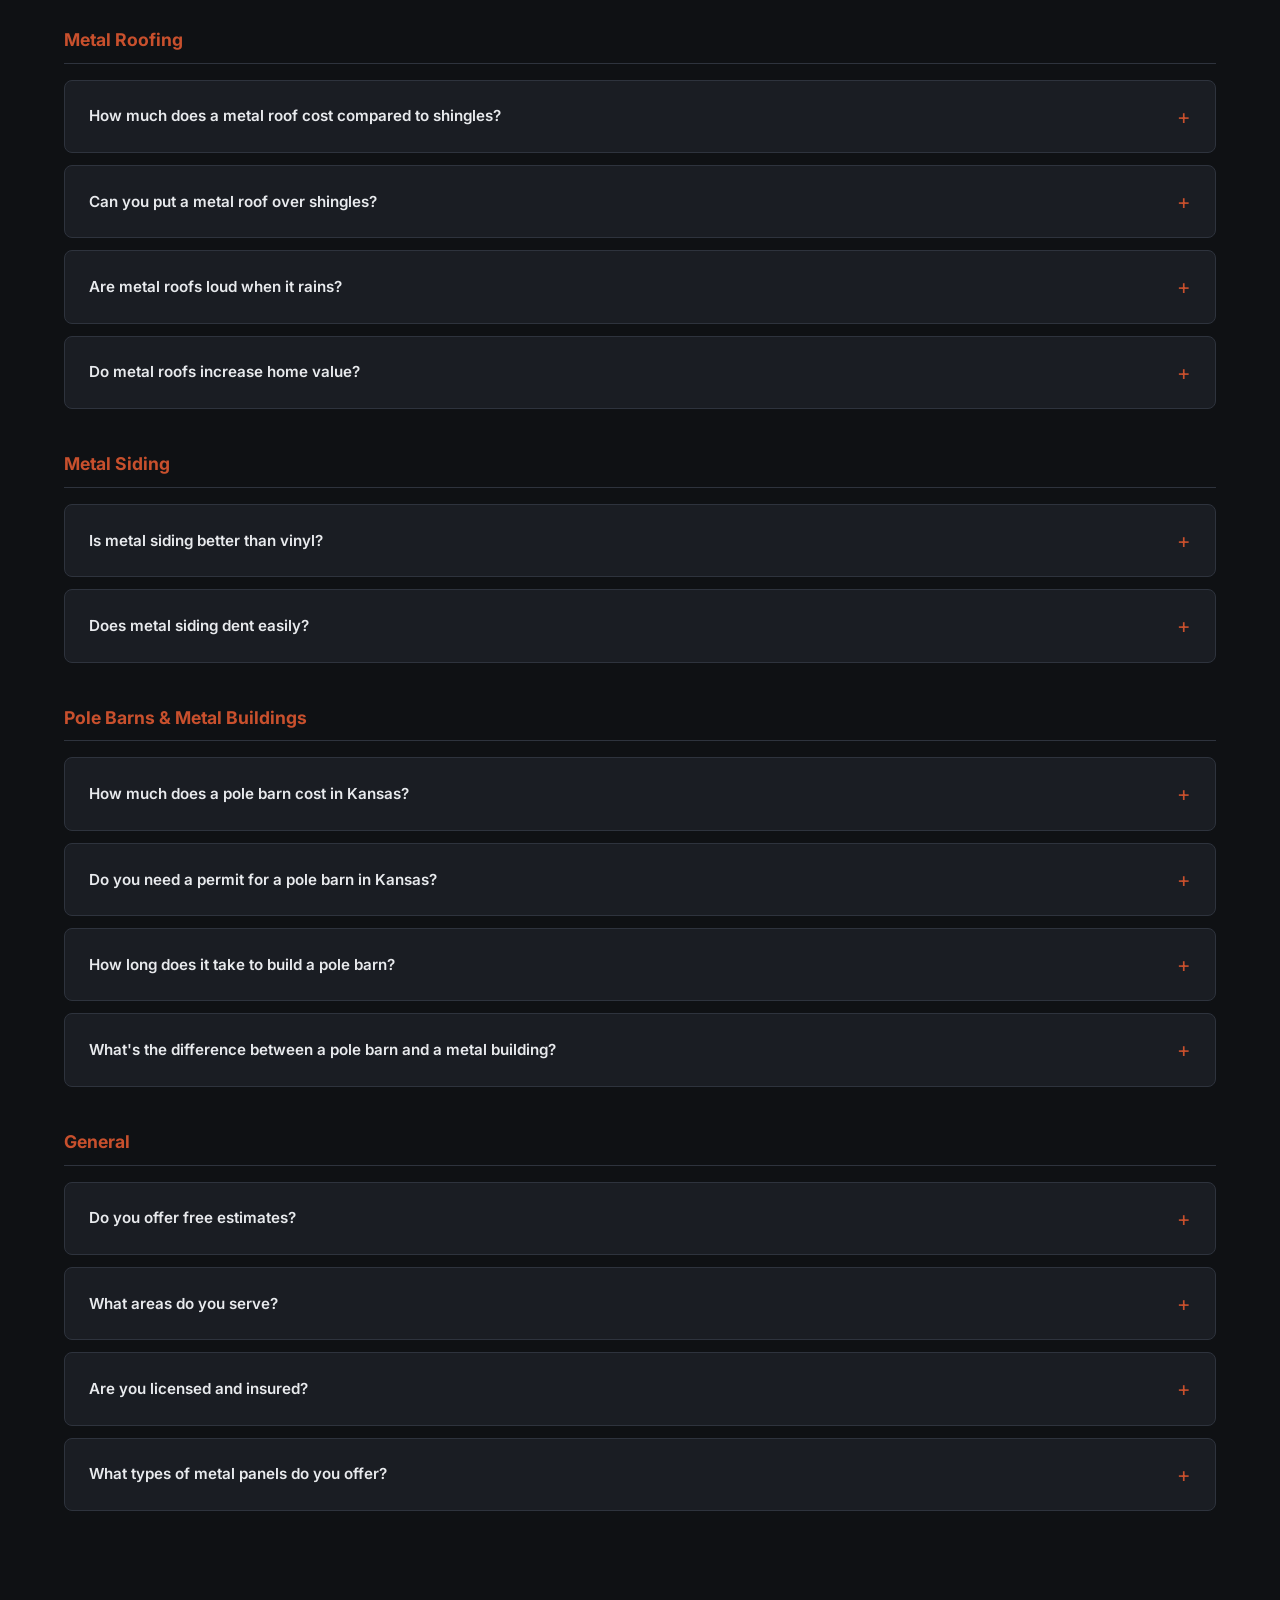
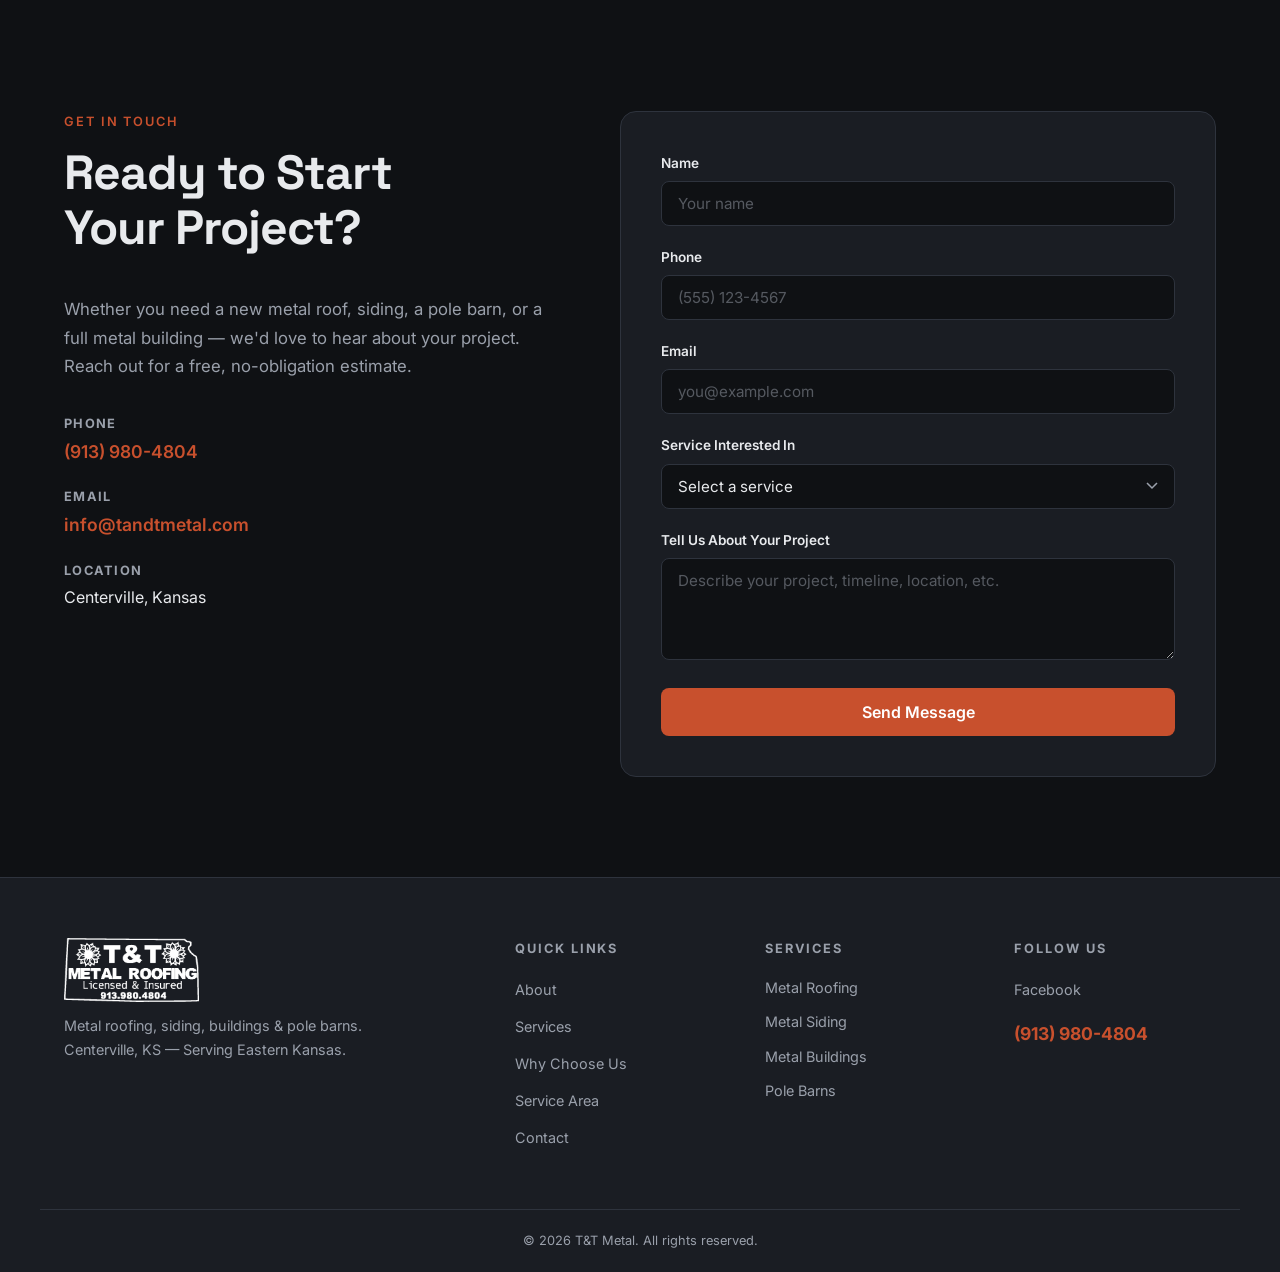
==== commit 817655e2: "Add FAQ section with structured data for SEO - 14 FAQs organized by category: Metal Roofing, Metal S" ====
--- a/public/index.html
+++ b/public/index.html
@@ -54,6 +54,54 @@
     "sameAs": ["https://www.facebook.com/tandtmetal", "https://g.page/r/CdmYf-Us5klBEBM"]
   }
   </script>
+  <script type="application/ld+json">
+  {
+    "@context": "https://schema.org",
+    "@type": "FAQPage",
+    "mainEntity": [
+      {
+        "@type": "Question",
+        "name": "How much does a metal roof cost compared to shingles?",
+        "acceptedAnswer": {
+          "@type": "Answer",
+          "text": "Metal roofing typically costs more upfront than shingles, but it far outlasts a traditional shingle roof. Over the life of your home, metal roofing often proves to be the more cost-effective option."
+        }
+      },
+      {
+        "@type": "Question",
+        "name": "Can you put a metal roof over shingles?",
+        "acceptedAnswer": {
+          "@type": "Answer",
+          "text": "Yes. In many cases, a metal roof can be installed directly over an existing shingle roof, which can save time and reduce labor costs."
+        }
+      },
+      {
+        "@type": "Question",
+        "name": "How much does a pole barn cost in Kansas?",
+        "acceptedAnswer": {
+          "@type": "Answer",
+          "text": "Costs vary based on size, features, and site conditions. As a general reference, an average 30x40 pole barn runs roughly $30,000."
+        }
+      },
+      {
+        "@type": "Question",
+        "name": "What's the difference between a pole barn and a metal building?",
+        "acceptedAnswer": {
+          "@type": "Answer",
+          "text": "Pole barns are framed with timber posts and are typically more cost-effective for agricultural and storage use. Metal buildings use a steel frame and are ordered as a building package from a manufacturer."
+        }
+      },
+      {
+        "@type": "Question",
+        "name": "Is metal siding better than vinyl?",
+        "acceptedAnswer": {
+          "@type": "Answer",
+          "text": "Metal siding offers superior resistance to hail, wind, and debris compared to vinyl. It holds up significantly better in severe weather."
+        }
+      }
+    ]
+  }
+  </script>
 </head>
 <body>
 
@@ -69,6 +117,7 @@
         <li><a href="#gallery">Our Work</a></li>
         <li><a href="#why-us">Why Us</a></li>
         <li><a href="#area">Service Area</a></li>
+        <li><a href="#faq">FAQ</a></li>
         <li><a href="#contact" class="btn btn-nav">Get a Free Estimate</a></li>
       </ul>
       <button class="nav-toggle" id="navToggle" aria-label="Toggle navigation" aria-expanded="false">
@@ -366,6 +415,86 @@
     </div>
   </section>
 
+  <!-- FAQ -->
+  <section class="section faq" id="faq">
+    <div class="container">
+      <div class="section-label">Common Questions</div>
+      <h2>Frequently Asked Questions</h2>
+
+      <h3 class="faq-category">Metal Roofing</h3>
+      <div class="faq-list">
+        <details class="faq-item">
+          <summary>How much does a metal roof cost compared to shingles?</summary>
+          <p>Metal roofing typically costs more upfront than shingles, but it far outlasts a traditional shingle roof. Over the life of your home, metal roofing often proves to be the more cost-effective option. Contact us for a free estimate tailored to your project.</p>
+        </details>
+        <details class="faq-item">
+          <summary>Can you put a metal roof over shingles?</summary>
+          <p>Yes. In many cases, a metal roof can be installed directly over an existing shingle roof, which can save time and reduce labor costs. We'll assess your current roof and let you know the best approach for your situation.</p>
+        </details>
+        <details class="faq-item">
+          <summary>Are metal roofs loud when it rains?</summary>
+          <p>Not with proper installation. With the correct decking and insulation, a metal roof is comparable in noise level to any other roofing material.</p>
+        </details>
+        <details class="faq-item">
+          <summary>Do metal roofs increase home value?</summary>
+          <p>Yes. A metal roof is a strong selling point for buyers due to its durability, energy efficiency, and low maintenance requirements.</p>
+        </details>
+      </div>
+
+      <h3 class="faq-category">Metal Siding</h3>
+      <div class="faq-list">
+        <details class="faq-item">
+          <summary>Is metal siding better than vinyl?</summary>
+          <p>Metal siding offers superior resistance to hail, wind, and debris compared to vinyl. It holds up significantly better in severe weather, making it a popular choice here in Kansas.</p>
+        </details>
+        <details class="faq-item">
+          <summary>Does metal siding dent easily?</summary>
+          <p>No. Modern metal siding is built to withstand everyday impact. While no material is completely damage-proof, metal siding holds up well under normal conditions.</p>
+        </details>
+      </div>
+
+      <h3 class="faq-category">Pole Barns & Metal Buildings</h3>
+      <div class="faq-list">
+        <details class="faq-item">
+          <summary>How much does a pole barn cost in Kansas?</summary>
+          <p>Costs vary based on size, features, and site conditions. As a general reference, an average 30x40 pole barn runs roughly $30,000. Contact us for a free estimate specific to your project.</p>
+        </details>
+        <details class="faq-item">
+          <summary>Do you need a permit for a pole barn in Kansas?</summary>
+          <p>In most cases, yes. Permit requirements vary by county, so we recommend checking with your local county office. We're happy to help point you in the right direction.</p>
+        </details>
+        <details class="faq-item">
+          <summary>How long does it take to build a pole barn?</summary>
+          <p>Most pole barn projects are completed within one to two weeks, depending on size and complexity.</p>
+        </details>
+        <details class="faq-item">
+          <summary>What's the difference between a pole barn and a metal building?</summary>
+          <p>Pole barns are framed with timber posts and are typically more cost-effective for agricultural and storage use. Metal buildings use a steel frame and are ordered as a building package from a manufacturer. For pole barns, T&T orders all materials and handles the full build. For metal buildings, the customer orders the building package and T&T handles the assembly and construction.</p>
+        </details>
+      </div>
+
+      <h3 class="faq-category">General</h3>
+      <div class="faq-list">
+        <details class="faq-item">
+          <summary>Do you offer free estimates?</summary>
+          <p>Yes. We provide free, no-obligation estimates on all of our services. Give us a call at <a href="tel:+19139804804">(913) 980-4804</a> or fill out our <a href="#contact">contact form</a> to get started.</p>
+        </details>
+        <details class="faq-item">
+          <summary>What areas do you serve?</summary>
+          <p>We're based in Centerville, KS and serve communities across Eastern Kansas including Fort Scott, Pittsburg, Chanute, Iola, Parsons, Coffeyville, Independence, Emporia, Ottawa, Louisburg, Olathe, Paola, Lawrence, and surrounding areas. Don't see your town? Give us a call &mdash; chances are we can still help.</p>
+        </details>
+        <details class="faq-item">
+          <summary>Are you licensed and insured?</summary>
+          <p>Yes. T&T Metal is fully licensed and insured.</p>
+        </details>
+        <details class="faq-item">
+          <summary>What types of metal panels do you offer?</summary>
+          <p>We work with a range of metal panel profiles including Ag Panel, R-Panel, Standing Seam, and Board and Batten. We'll help you choose the right option based on your project needs and budget.</p>
+        </details>
+      </div>
+    </div>
+  </section>
+
   <!-- Contact / CTA -->
   <section class="section contact" id="contact">
     <div class="container">
--- a/public/styles.css
+++ b/public/styles.css
@@ -460,6 +460,66 @@
   font-weight: 600;
   color: var(--color-text);
 }
+
+/* ---- FAQ ---- */
+.faq { background: var(--color-bg); }
+.faq-category {
+  font-size: 1.1rem;
+  font-weight: 700;
+  color: var(--color-accent);
+  margin-bottom: 16px;
+  padding-bottom: 8px;
+  border-bottom: 1px solid var(--color-border);
+}
+.faq-list + .faq-category {
+  margin-top: 40px;
+}
+.faq-list {
+  display: flex;
+  flex-direction: column;
+  gap: 12px;
+}
+.faq-item {
+  background: var(--color-surface);
+  border: 1px solid var(--color-border);
+  border-radius: var(--radius);
+  transition: border-color var(--transition);
+}
+.faq-item:hover { border-color: var(--color-accent); }
+.faq-item summary {
+  padding: 18px 24px;
+  font-weight: 600;
+  font-size: 0.95rem;
+  cursor: pointer;
+  list-style: none;
+  display: flex;
+  justify-content: space-between;
+  align-items: center;
+}
+.faq-item summary::-webkit-details-marker { display: none; }
+.faq-item summary::after {
+  content: '+';
+  font-size: 1.3rem;
+  font-weight: 400;
+  color: var(--color-accent);
+  flex-shrink: 0;
+  margin-left: 16px;
+  transition: transform var(--transition);
+}
+.faq-item[open] summary::after {
+  content: '−';
+}
+.faq-item p {
+  padding: 0 24px 18px;
+  color: var(--color-text-muted);
+  font-size: 0.95rem;
+  line-height: 1.7;
+}
+.faq-item a {
+  color: var(--color-accent);
+  font-weight: 600;
+}
+.faq-item a:hover { color: var(--color-accent-hover); }
 
 /* ---- CONTACT ---- */
 .contact { background: var(--color-bg); }
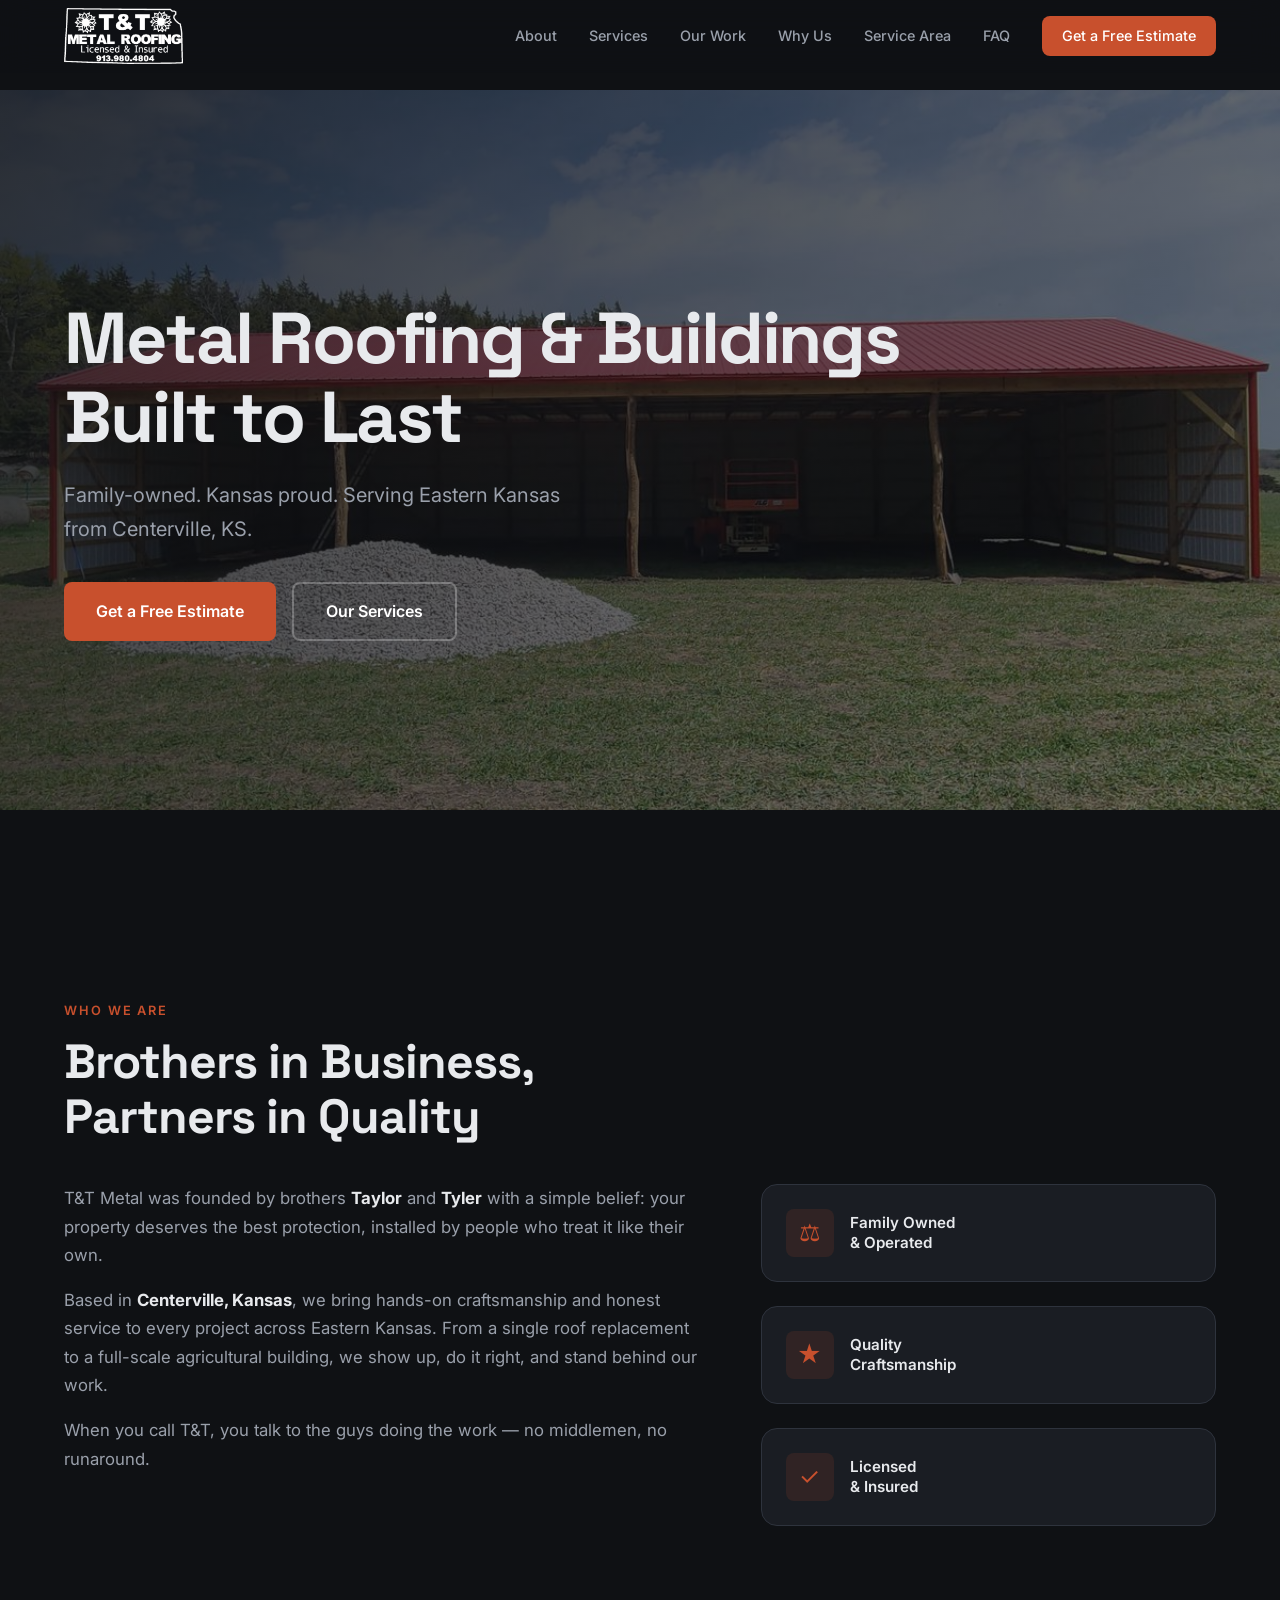
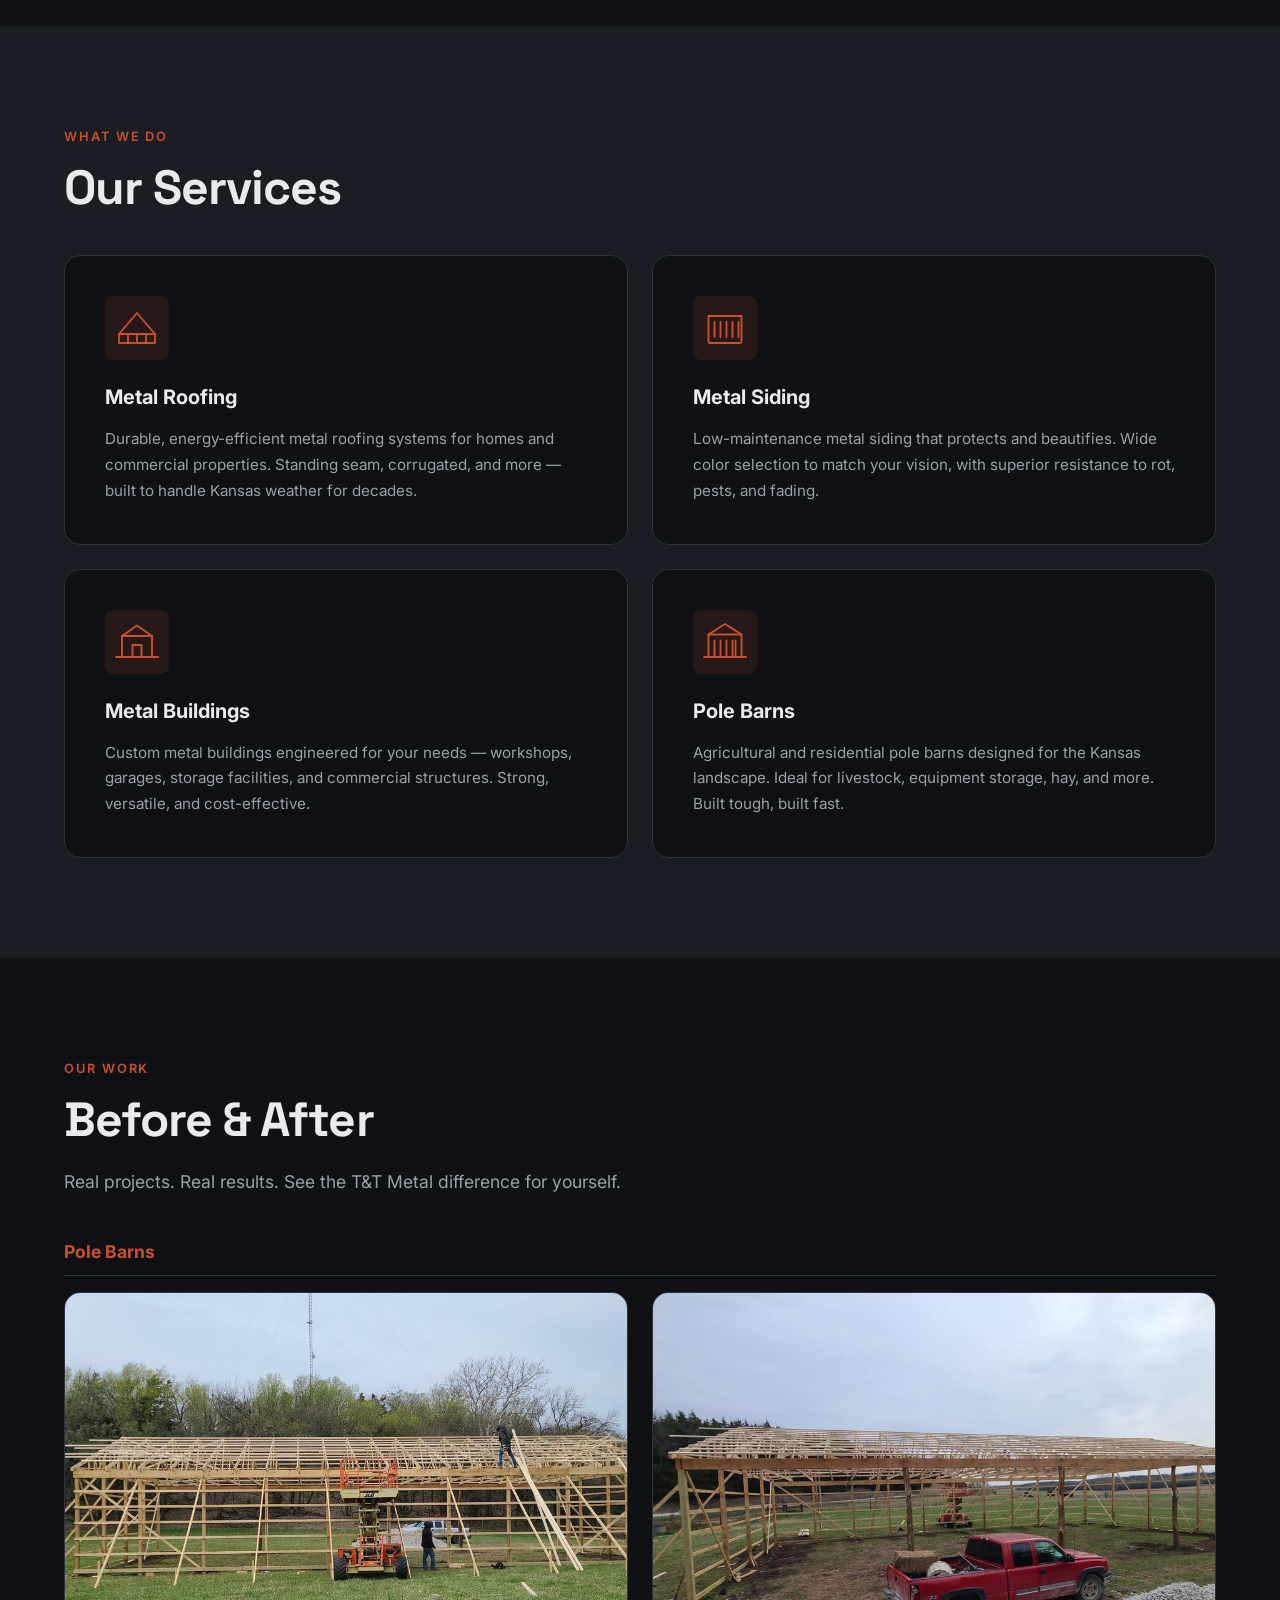
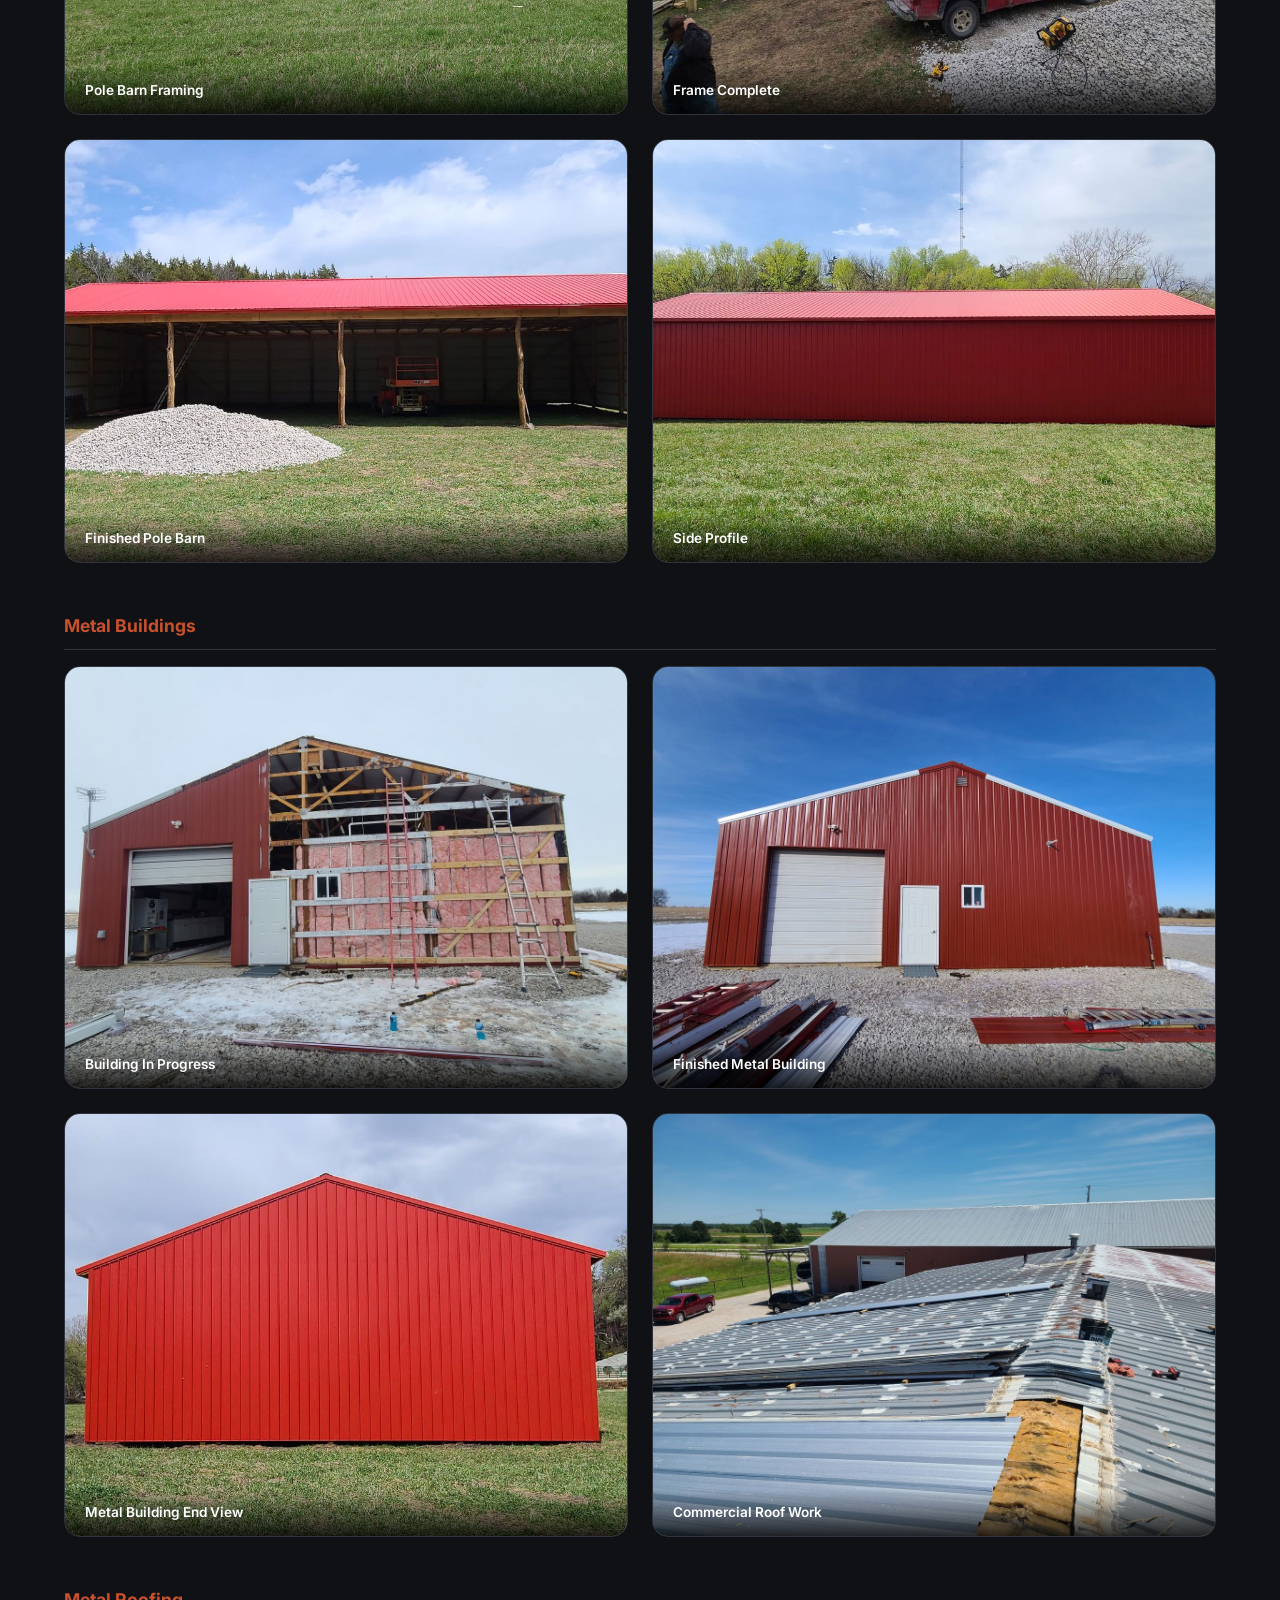
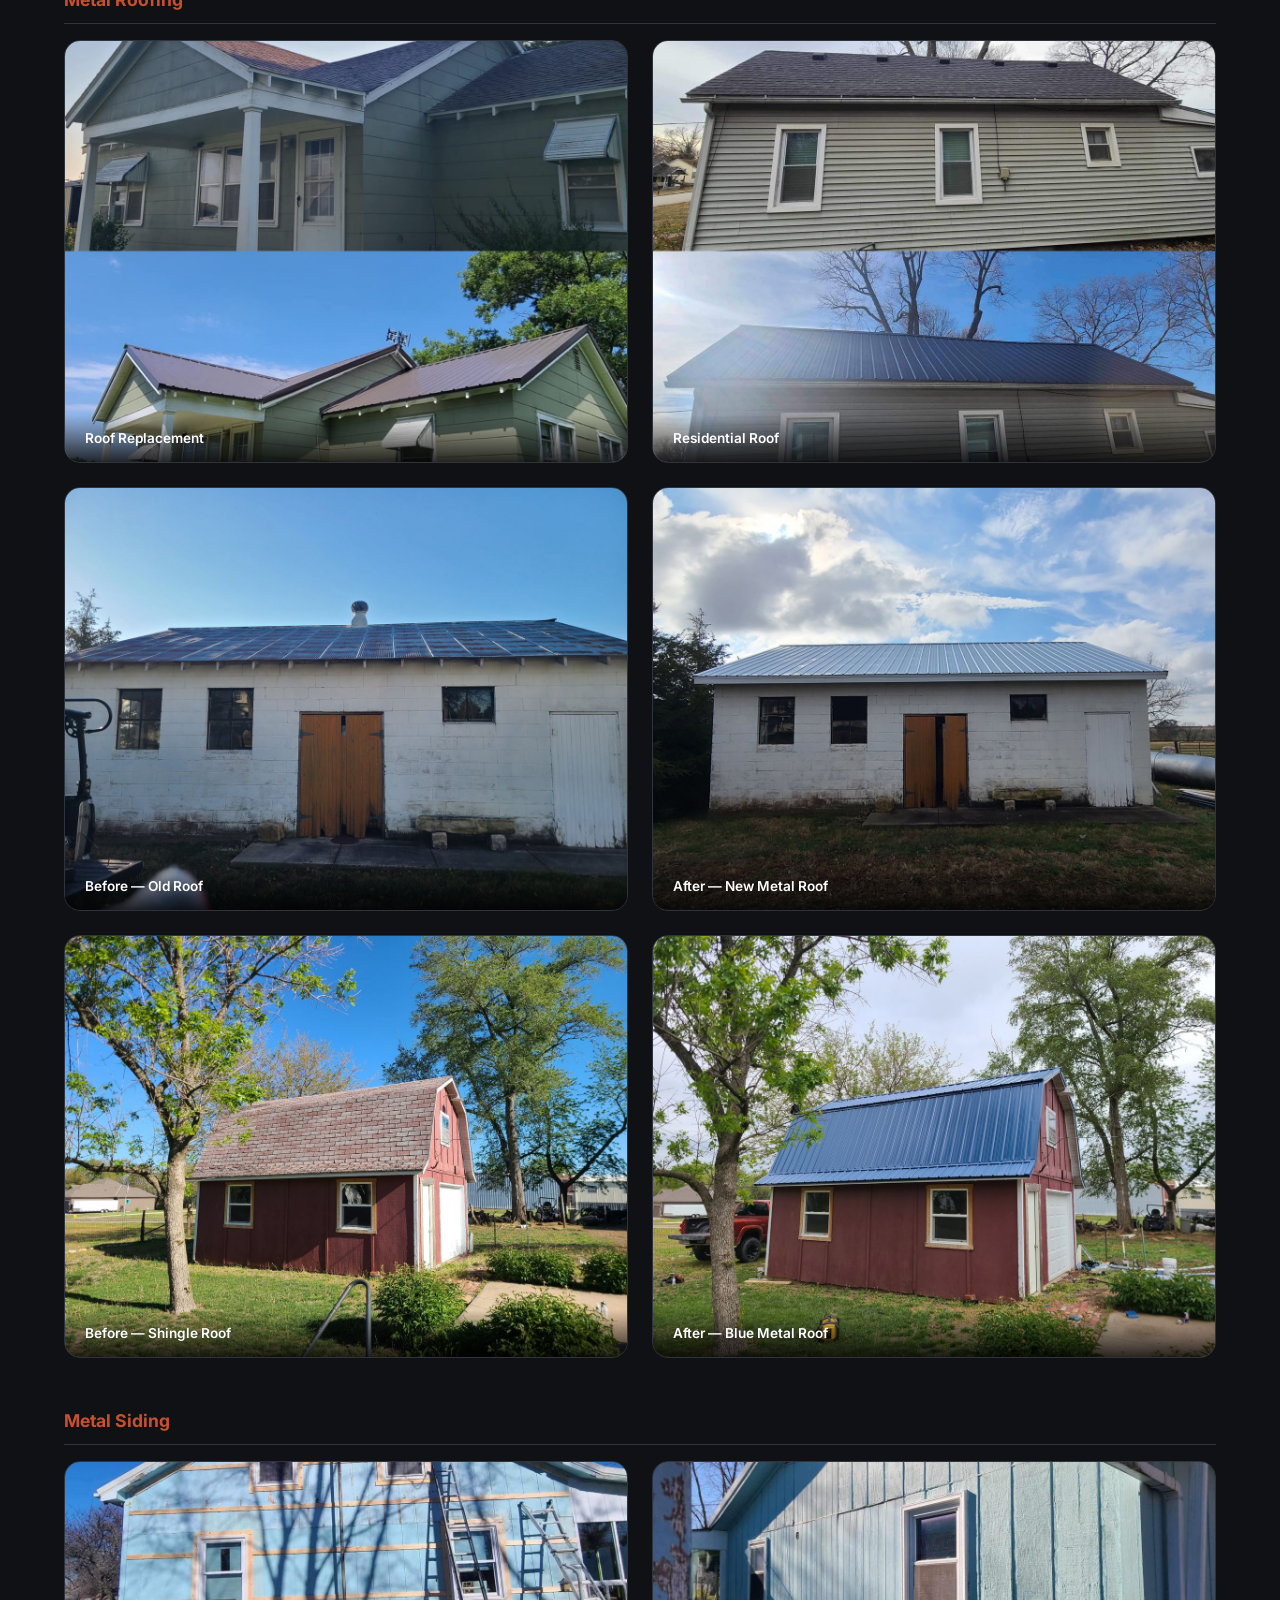
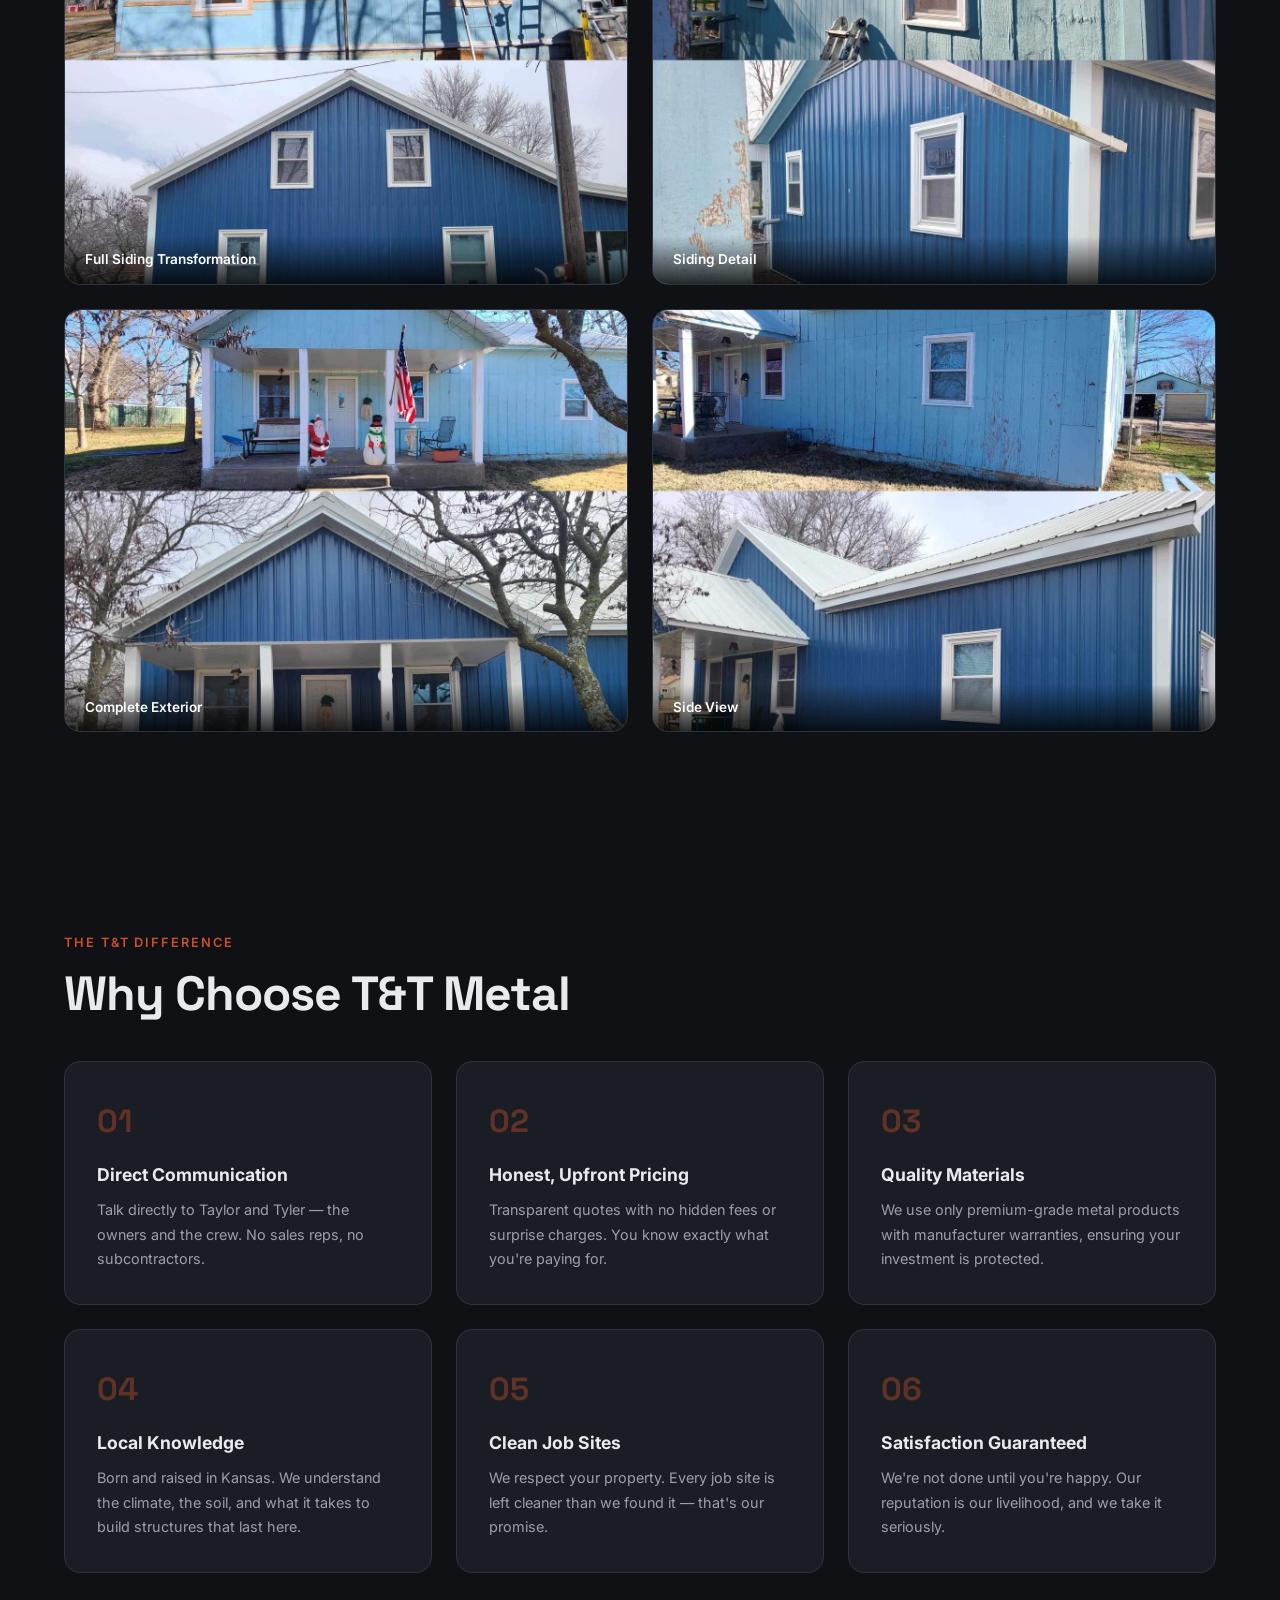
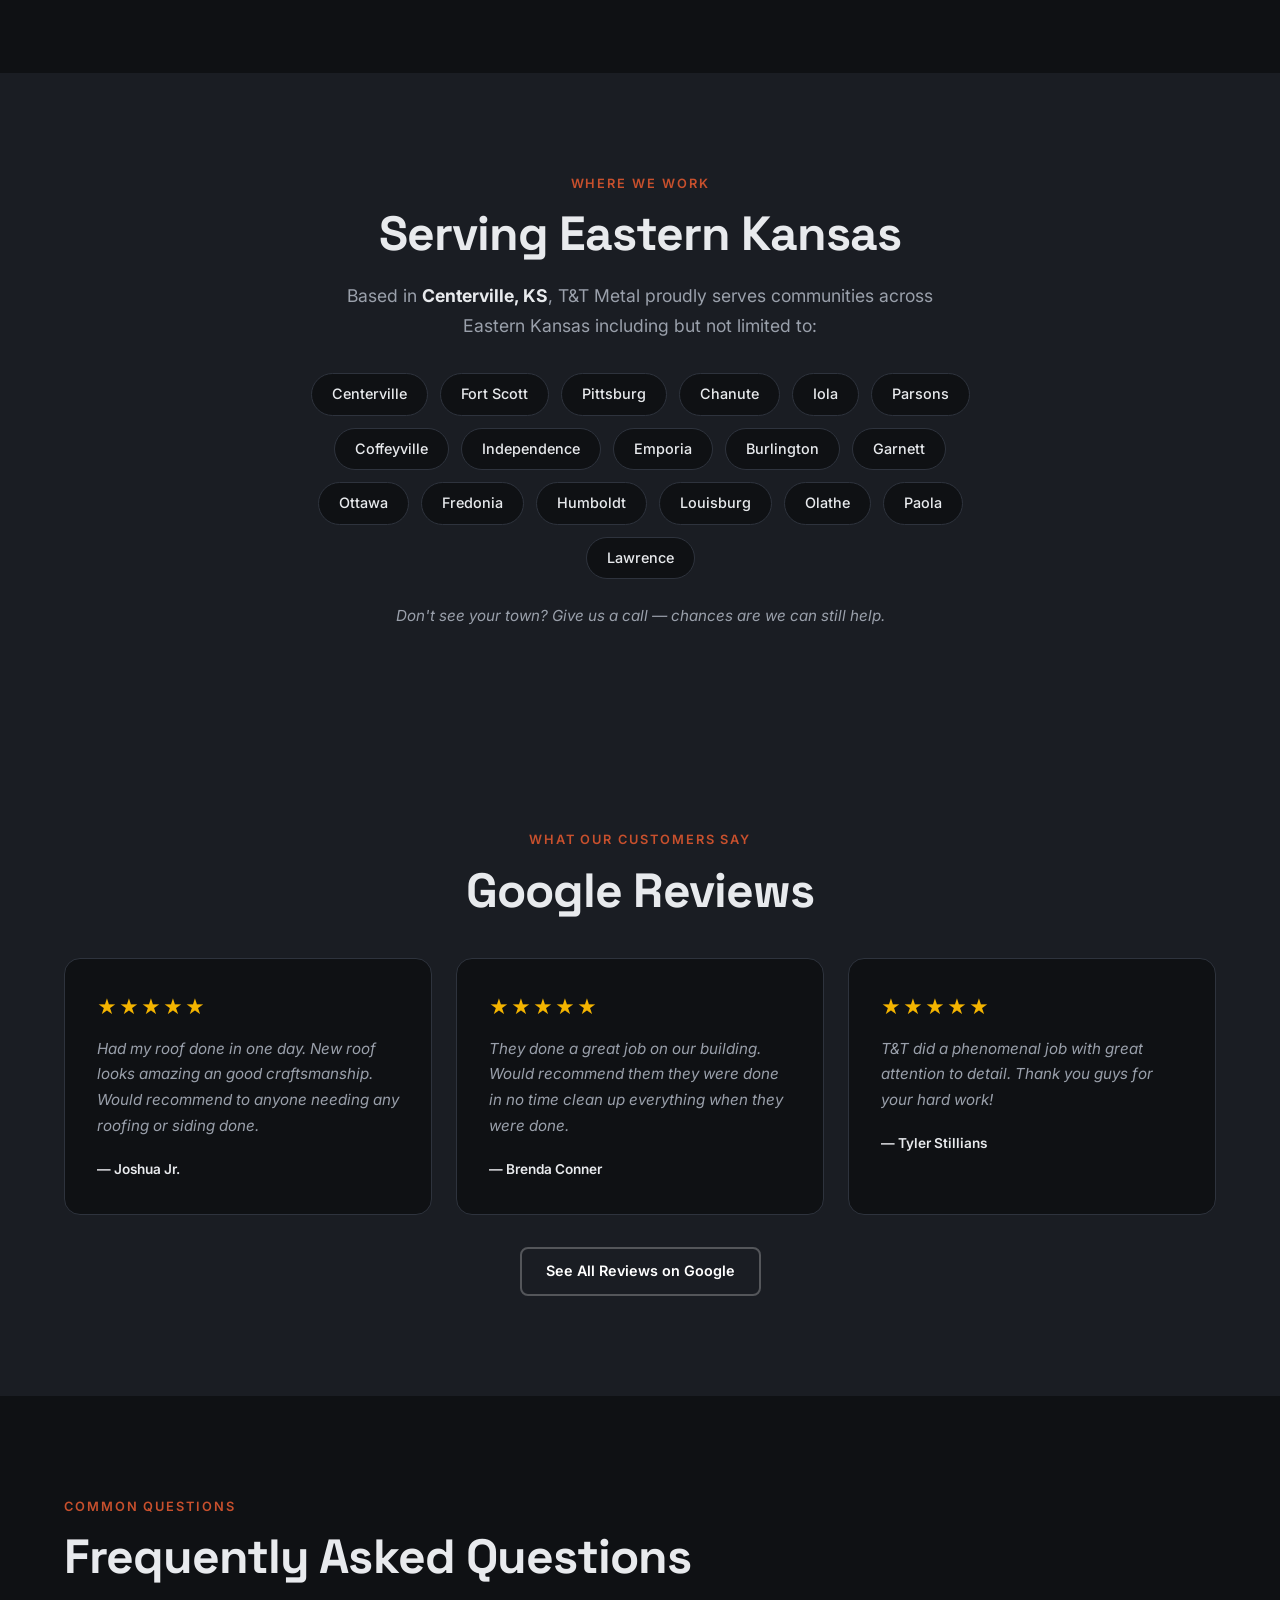
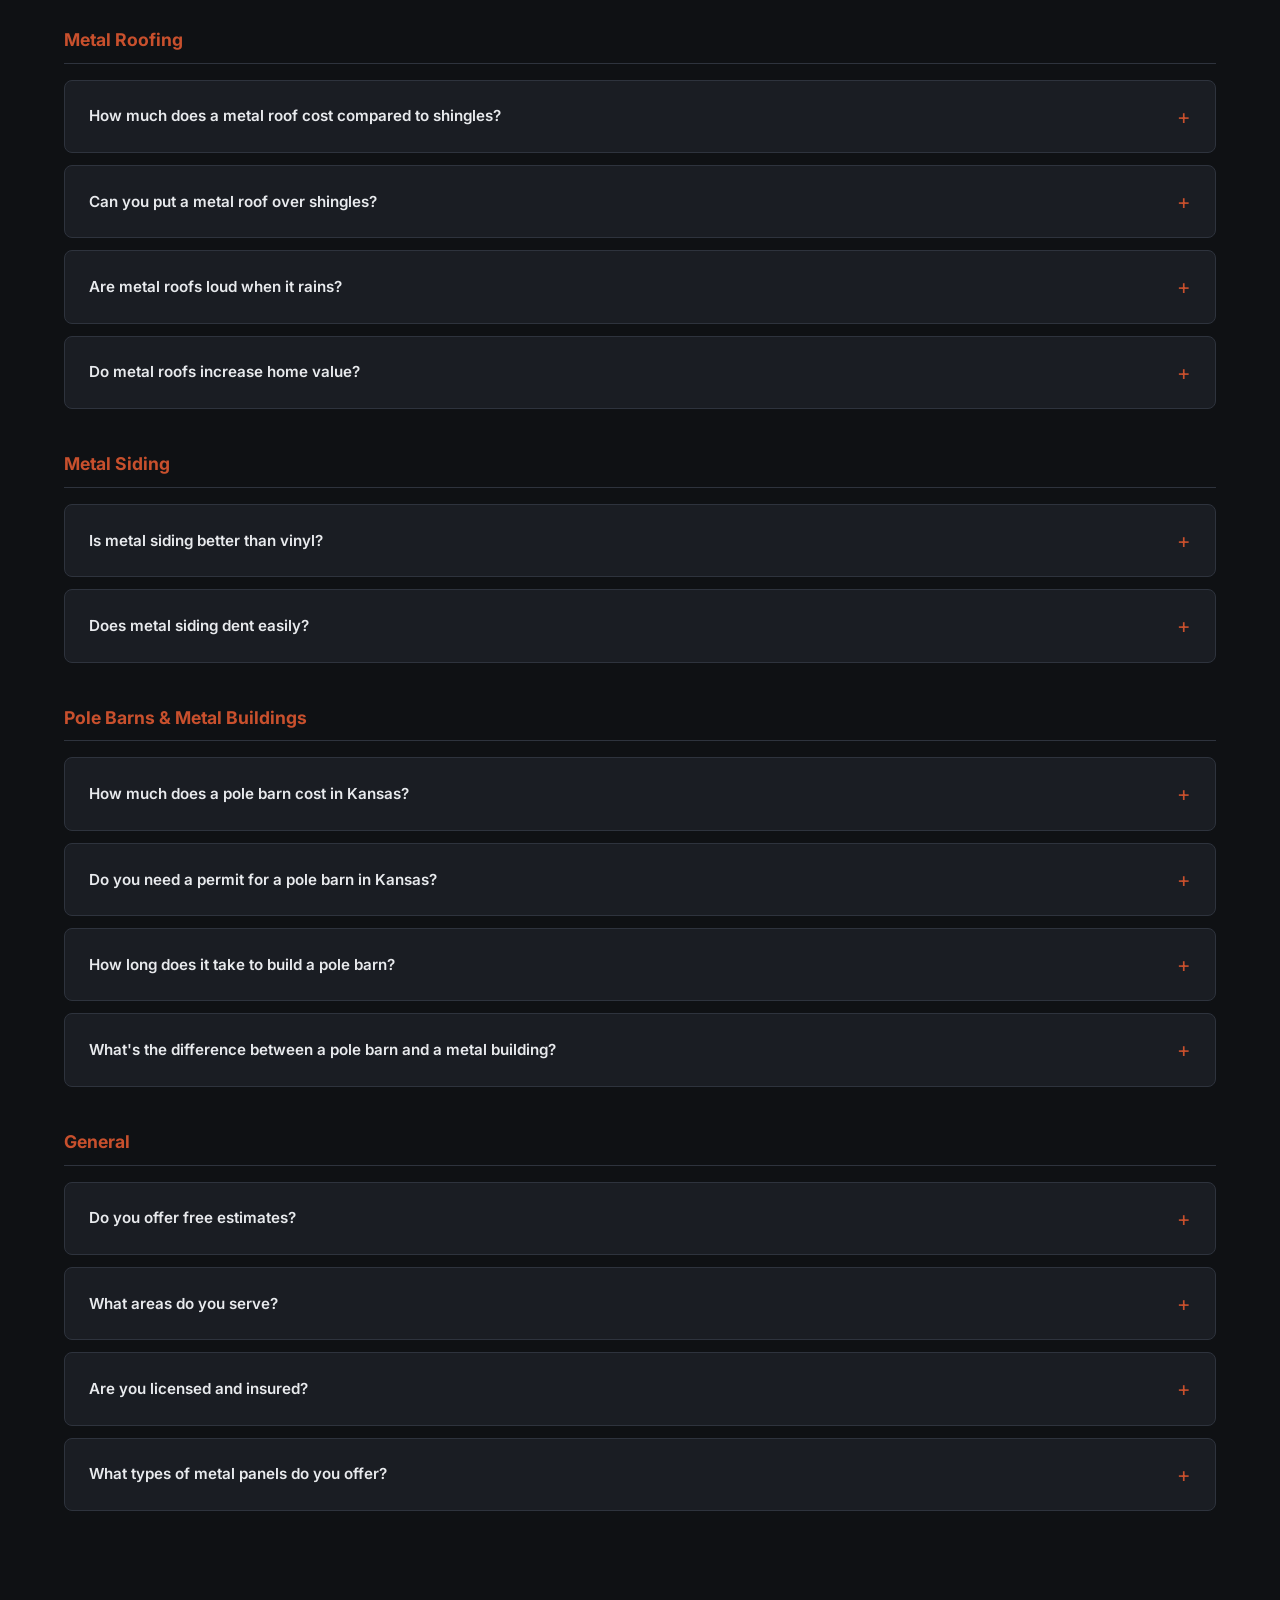
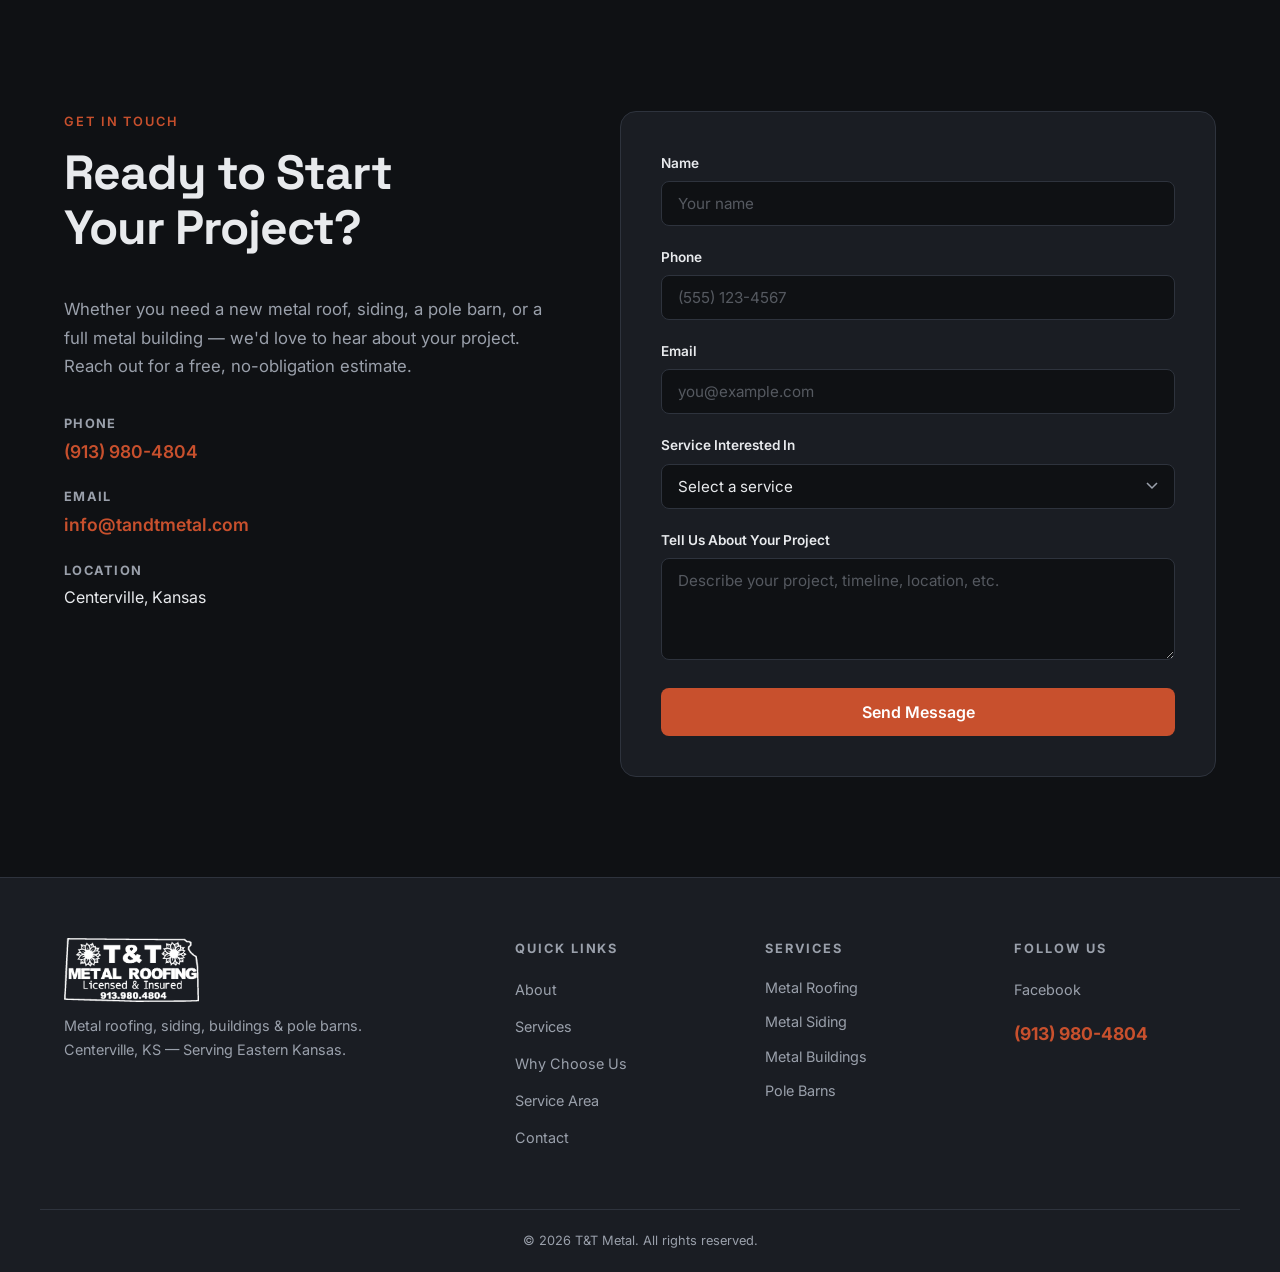
==== commit fa12bac9: "SEO: compress images, add sitemap, robots.txt, OG image - Compress all images: 16MB -> 6.7MB (58% re" ====
--- a/public/index.html
+++ b/public/index.html
@@ -14,6 +14,9 @@
   <meta property="og:description" content="Expert metal roofing, siding, buildings, and pole barns. Family-owned in Centerville, KS. Serving all of Eastern Kansas.">
   <meta property="og:type" content="website">
   <meta property="og:url" content="https://www.tandtmetal.com/">
+  <meta property="og:image" content="https://www.tandtmetal.com/images/og-image.jpg">
+  <meta property="og:image:width" content="1200">
+  <meta property="og:image:height" content="630">
   <meta property="og:locale" content="en_US">
 
   <!-- Fonts -->
